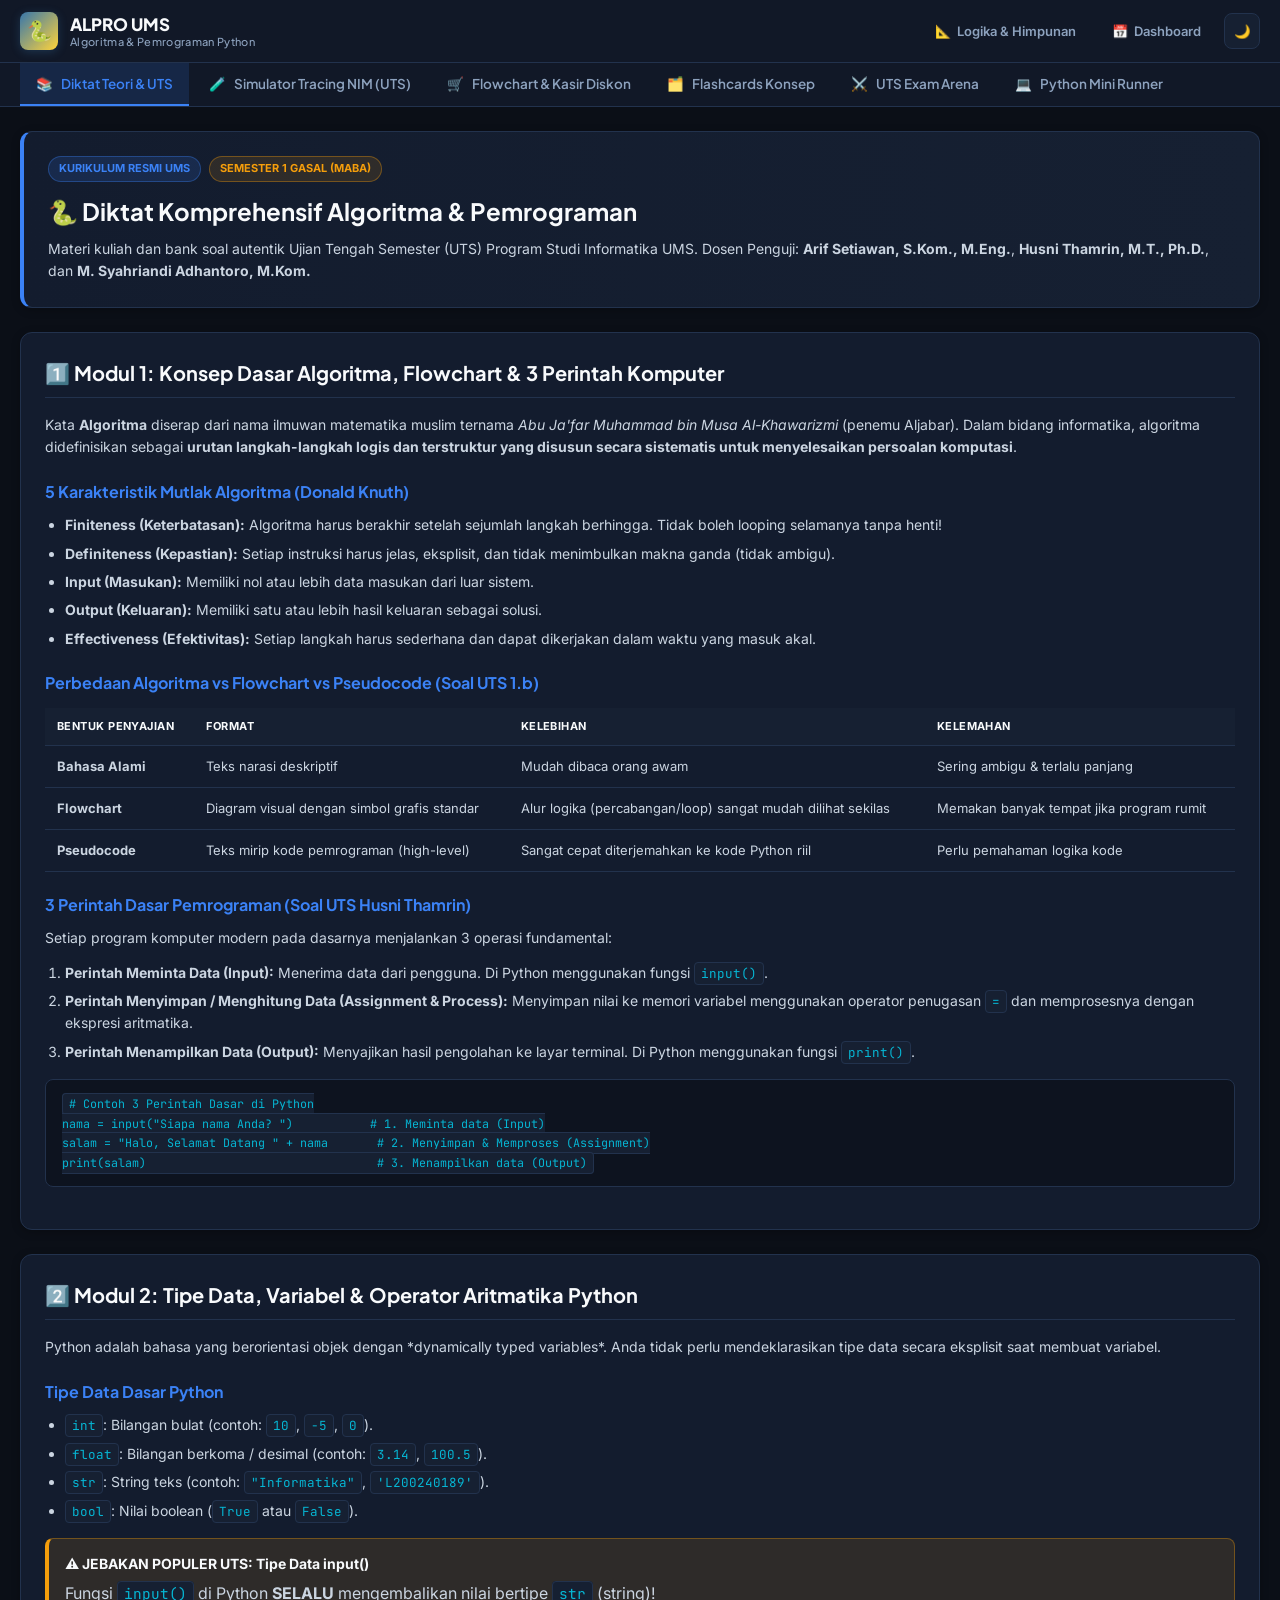
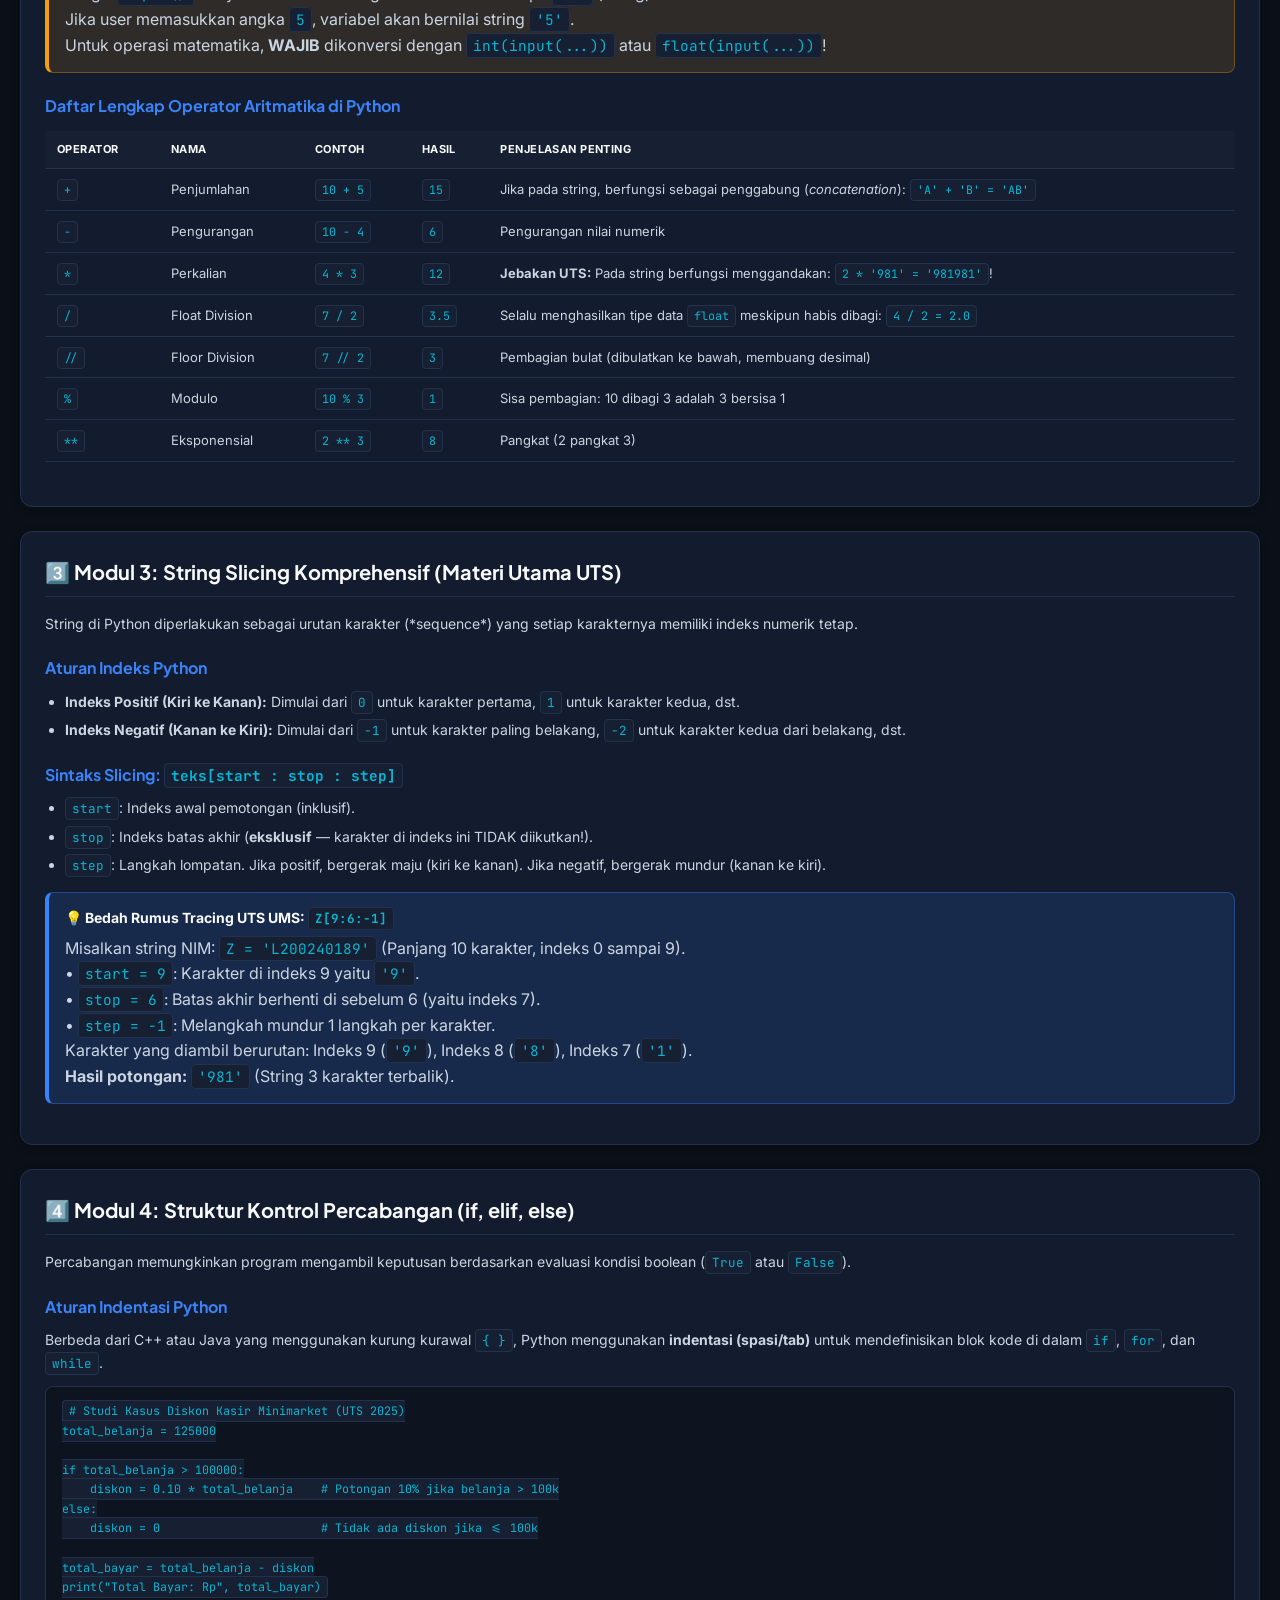
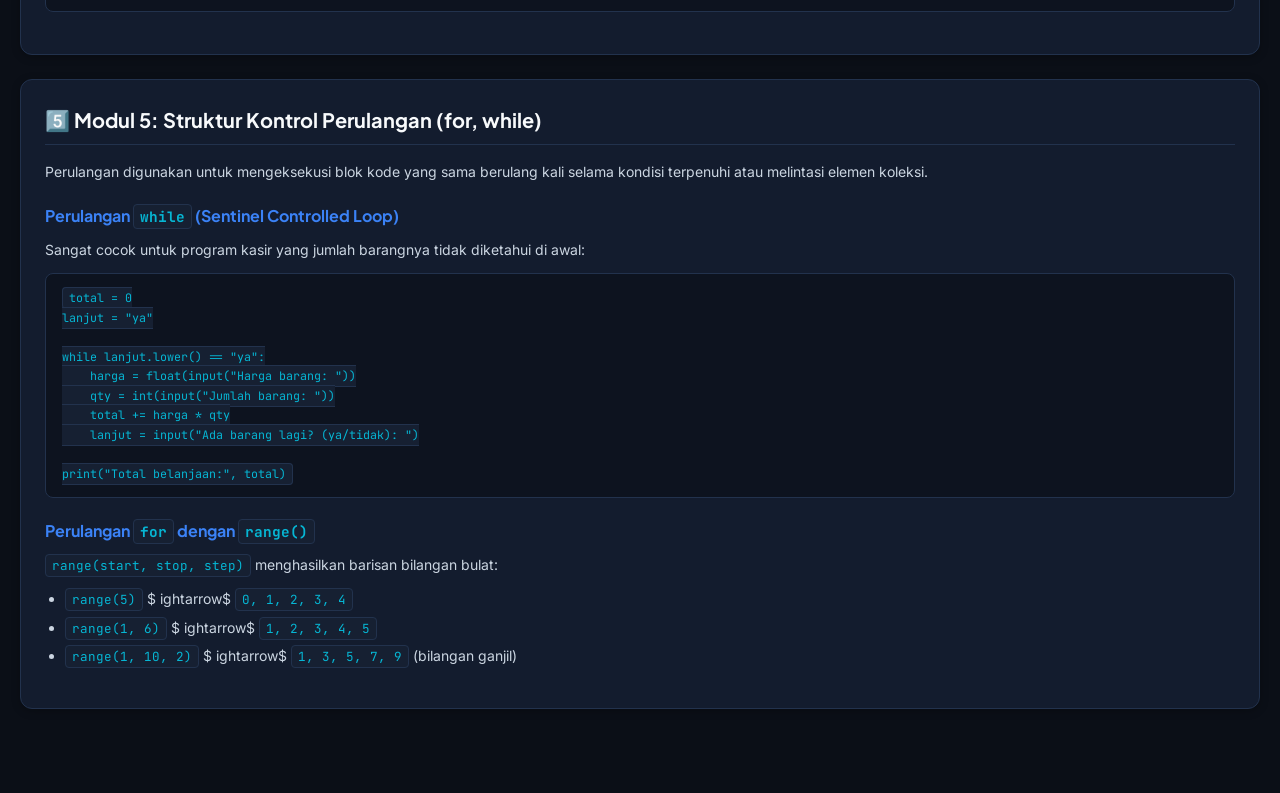
==== alpro.html @ 8658e042 "feat(alpro-portal): launch complete interactive web learning portal for Algoritma dan Pemrograman (P" ====
<!DOCTYPE html>
<html lang="id" data-theme="dark">
<head>
  <meta charset="UTF-8">
  <meta name="viewport" content="width=device-width, initial-scale=1.0, maximum-scale=5.0">
  <title>Algoritma & Pemrograman (Python) — Portal Belajar & Bank Soal UTS UMS</title>
  
  <link rel="preconnect" href="https://fonts.googleapis.com">
  <link rel="preconnect" href="https://fonts.gstatic.com" crossorigin>
  <link href="https://fonts.googleapis.com/css2?family=Inter:wght@400;500;600;700&family=JetBrains+Mono:wght@400;500;600;700&family=Plus+Jakarta+Sans:wght@600;700;800&display=swap" rel="stylesheet">

  <style>
    :root {
      --font-sans: 'Inter', -apple-system, BlinkMacSystemFont, sans-serif;
      --font-heading: 'Plus Jakarta Sans', -apple-system, sans-serif;
      --font-mono: 'JetBrains Mono', monospace;

      /* Dark Mode (Cyber-Academic Python Palette) */
      --bg-page: #0b0f17;
      --bg-surface: #111827;
      --bg-surface-elevated: #162032;
      --bg-surface-card: #131c2e;
      --bg-hover: #1e2c44;
      --border-color: #22324d;
      --border-subtle: #19263c;

      --text-main: #f8fafc;
      --text-body: #cbd5e1;
      --text-muted: #8da2be;
      --text-subtle: #64748b;

      --primary: #3b82f6;
      --primary-hover: #2563eb;
      --primary-light: rgba(59, 130, 246, 0.15);
      --primary-border: rgba(59, 130, 246, 0.35);

      --py-blue: #3776ab;
      --py-yellow: #ffd43b;

      --accent-emerald: #10b981;
      --emerald-bg: rgba(16, 185, 129, 0.12);
      --emerald-border: rgba(16, 185, 129, 0.35);

      --accent-amber: #f59e0b;
      --amber-bg: rgba(245, 158, 11, 0.12);
      --amber-border: rgba(245, 158, 11, 0.35);

      --accent-rose: #f43f5e;
      --rose-bg: rgba(244, 63, 94, 0.12);
      --rose-border: rgba(244, 63, 94, 0.35);

      --accent-cyan: #06b6d4;
      --cyan-bg: rgba(6, 182, 212, 0.12);
      --cyan-border: rgba(6, 182, 212, 0.35);

      --radius-sm: 8px;
      --radius-md: 12px;
      --radius-lg: 16px;
      --radius-full: 9999px;

      --shadow-sm: 0 2px 8px rgba(0, 0, 0, 0.25);
      --shadow-md: 0 4px 20px rgba(0, 0, 0, 0.35);
    }

    [data-theme="light"] {
      --bg-page: #f8fafc;
      --bg-surface: #ffffff;
      --bg-surface-elevated: #f1f5f9;
      --bg-surface-card: #ffffff;
      --bg-hover: #e2e8f0;
      --border-color: #e2e8f0;
      --border-subtle: #edf2f7;

      --text-main: #0f172a;
      --text-body: #334155;
      --text-muted: #64748b;
      --text-subtle: #94a3b8;

      --primary: #2563eb;
      --primary-hover: #1d4ed8;
      --primary-light: #eff6ff;
      --primary-border: #bfdbfe;

      --py-blue: #2b5b84;
      --py-yellow: #b48608;

      --accent-emerald: #059669;
      --emerald-bg: #ecfdf5;
      --emerald-border: #a7f3d0;

      --accent-amber: #d97706;
      --amber-bg: #fffbeb;
      --amber-border: #fde68a;

      --accent-rose: #e11d48;
      --rose-bg: #fff1f2;
      --rose-border: #fecdd3;

      --accent-cyan: #0891b2;
      --cyan-bg: #ecfeff;
      --cyan-border: #a5f3fc;

      --shadow-sm: 0 1px 3px rgba(0, 0, 0, 0.06);
      --shadow-md: 0 4px 14px rgba(0, 0, 0, 0.08);
    }

    * { box-sizing: border-box; margin: 0; padding: 0; }
    body {
      font-family: var(--font-sans);
      background: var(--bg-page);
      color: var(--text-body);
      line-height: 1.6;
      min-height: 100vh;
      display: flex;
      flex-direction: column;
    }

    /* Top Navigation Bar */
    .top-header {
      background: var(--bg-surface);
      border-bottom: 1px solid var(--border-color);
      position: sticky;
      top: 0;
      z-index: 100;
      backdrop-filter: blur(12px);
    }
    .header-inner {
      max-width: 1400px;
      margin: 0 auto;
      padding: 12px 20px;
      display: flex;
      align-items: center;
      justify-content: space-between;
      gap: 16px;
    }
    .brand-group {
      display: flex;
      align-items: center;
      gap: 12px;
      text-decoration: none;
    }
    .brand-logo {
      width: 38px;
      height: 38px;
      border-radius: var(--radius-sm);
      background: linear-gradient(135deg, #3776ab, #ffd43b);
      display: flex;
      align-items: center;
      justify-content: center;
      font-size: 20px;
      box-shadow: 0 2px 10px rgba(55, 118, 171, 0.3);
    }
    .brand-title {
      font-family: var(--font-heading);
      font-size: 17px;
      font-weight: 800;
      color: var(--text-main);
      display: flex;
      flex-direction: column;
      line-height: 1.2;
    }
    .brand-subtitle {
      font-size: 11px;
      color: var(--text-muted);
      font-weight: 500;
      letter-spacing: 0.03em;
    }

    .header-actions {
      display: flex;
      align-items: center;
      gap: 10px;
    }
    .nav-link-btn {
      display: inline-flex;
      align-items: center;
      gap: 6px;
      padding: 6px 12px;
      font-size: 13px;
      font-weight: 600;
      color: var(--text-muted);
      text-decoration: none;
      border-radius: var(--radius-sm);
      border: 1px solid transparent;
      transition: all 0.2s;
    }
    .nav-link-btn:hover {
      color: var(--text-main);
      background: var(--bg-hover);
      border-color: var(--border-color);
    }
    .nav-link-btn.active {
      color: var(--primary);
      background: var(--primary-light);
      border-color: var(--primary-border);
    }

    .theme-toggle-btn {
      background: var(--bg-surface-elevated);
      border: 1px solid var(--border-color);
      color: var(--text-main);
      width: 36px;
      height: 36px;
      border-radius: var(--radius-sm);
      display: flex;
      align-items: center;
      justify-content: center;
      cursor: pointer;
      transition: all 0.2s;
    }
    .theme-toggle-btn:hover {
      background: var(--bg-hover);
      border-color: var(--primary-border);
    }

    /* Subnav Tabs */
    .subnav-bar {
      background: var(--bg-surface);
      border-bottom: 1px solid var(--border-color);
      overflow-x: auto;
      scrollbar-width: none;
    }
    .subnav-bar::-webkit-scrollbar { display: none; }
    .subnav-inner {
      max-width: 1400px;
      margin: 0 auto;
      padding: 0 20px;
      display: flex;
      gap: 4px;
    }
    .tab-btn {
      padding: 12px 16px;
      font-family: var(--font-heading);
      font-size: 13.5px;
      font-weight: 600;
      color: var(--text-muted);
      background: none;
      border: none;
      border-bottom: 2px solid transparent;
      cursor: pointer;
      display: inline-flex;
      align-items: center;
      gap: 8px;
      white-space: nowrap;
      transition: all 0.2s;
    }
    .tab-btn:hover {
      color: var(--text-main);
    }
    .tab-btn.active {
      color: var(--primary);
      border-bottom-color: var(--primary);
      background: var(--primary-light);
    }

    /* Main Container */
    .main-content {
      max-width: 1400px;
      margin: 0 auto;
      padding: 24px 20px 60px;
      width: 100%;
      flex: 1;
    }

    .tab-pane {
      display: none;
    }
    .tab-pane.active {
      display: block;
      animation: fadeIn 0.25s ease-out;
    }
    @keyframes fadeIn {
      from { opacity: 0; transform: translateY(4px); }
      to { opacity: 1; transform: translateY(0); }
    }

    /* Typography & Academic Cards */
    .article-card {
      background: var(--bg-surface-card);
      border: 1px solid var(--border-color);
      border-radius: var(--radius-md);
      padding: 24px;
      margin-bottom: 24px;
      box-shadow: var(--shadow-sm);
    }
    .article-card h1, .article-card h2 {
      font-family: var(--font-heading);
      color: var(--text-main);
    }
    .article-card h2 {
      font-size: 20px;
      border-bottom: 1px solid var(--border-color);
      padding-bottom: 8px;
      margin-bottom: 16px;
      display: flex;
      align-items: center;
      gap: 8px;
    }
    .article-card h3 {
      font-family: var(--font-heading);
      font-size: 16px;
      color: var(--primary);
      margin: 20px 0 10px;
    }
    .article-card h4 {
      font-family: var(--font-sans);
      font-size: 14px;
      color: var(--text-main);
      margin: 14px 0 6px;
    }
    .article-card p {
      margin-bottom: 12px;
      color: var(--text-body);
      font-size: 14px;
    }
    .article-card ul, .article-card ol {
      margin: 0 0 16px 20px;
    }
    .article-card li {
      margin-bottom: 6px;
      font-size: 14px;
      color: var(--text-body);
    }
    .article-card code {
      font-family: var(--font-mono);
      background: var(--bg-surface-elevated);
      padding: 2px 6px;
      border-radius: 4px;
      color: var(--accent-cyan);
      font-size: 0.9em;
      border: 1px solid var(--border-color);
    }
    .article-card pre {
      background: #0d131f;
      color: #e2e8f0;
      border: 1px solid var(--border-color);
      padding: 14px 16px;
      border-radius: var(--radius-sm);
      overflow-x: auto;
      font-family: var(--font-mono);
      font-size: 13px;
      line-height: 1.5;
      margin: 12px 0 18px;
    }

    .academic-table {
      width: 100%;
      border-collapse: collapse;
      font-size: 13px;
      margin: 12px 0 20px;
    }
    .academic-table th {
      background: var(--bg-surface-elevated);
      color: var(--text-main);
      font-weight: 700;
      text-transform: uppercase;
      font-size: 11px;
      letter-spacing: 0.04em;
      padding: 10px 12px;
      border-bottom: 1px solid var(--border-color);
      text-align: left;
    }
    .academic-table td {
      padding: 10px 12px;
      border-bottom: 1px solid var(--border-color);
      color: var(--text-body);
    }
    .academic-table tr:hover td {
      background: var(--bg-hover);
    }

    /* Common Callout Boxes */
    .callout {
      padding: 14px 16px;
      border-radius: var(--radius-sm);
      border: 1px solid var(--border-color);
      border-left: 4px solid var(--primary);
      background: var(--bg-surface-elevated);
      margin: 16px 0;
    }
    .callout.info {
      background: var(--primary-light);
      border-color: var(--primary-border);
      border-left-color: var(--primary);
    }
    .callout.warning {
      background: var(--amber-bg);
      border-color: var(--amber-border);
      border-left-color: var(--accent-amber);
    }
    .callout.danger {
      background: var(--rose-bg);
      border-color: var(--rose-border);
      border-left-color: var(--accent-rose);
    }
    .callout.success {
      background: var(--emerald-bg);
      border-color: var(--emerald-border);
      border-left-color: var(--accent-emerald);
    }
    .callout-title {
      font-weight: 700;
      font-size: 14px;
      margin-bottom: 6px;
      color: var(--text-main);
    }

    /* Buttons */
    .btn {
      display: inline-flex;
      align-items: center;
      gap: 6px;
      padding: 8px 16px;
      font-family: var(--font-heading);
      font-size: 13px;
      font-weight: 600;
      border-radius: var(--radius-sm);
      border: 1px solid transparent;
      cursor: pointer;
      transition: all 0.2s;
    }
    .btn-primary {
      background: var(--primary);
      color: #ffffff;
    }
    .btn-primary:hover {
      background: var(--primary-hover);
    }
    .btn-outline {
      background: var(--bg-surface-elevated);
      border-color: var(--border-color);
      color: var(--text-main);
    }
    .btn-outline:hover {
      background: var(--bg-hover);
      border-color: var(--primary-border);
    }

    /* Tracing Simulator Specifics */
    .ruler-container {
      display: flex;
      overflow-x: auto;
      gap: 4px;
      padding: 12px 0;
      margin: 16px 0;
    }
    .ruler-cell {
      min-width: 48px;
      height: 70px;
      background: var(--bg-surface-elevated);
      border: 1px solid var(--border-color);
      border-radius: var(--radius-sm);
      display: flex;
      flex-direction: column;
      align-items: center;
      justify-content: space-between;
      padding: 6px 4px;
      font-family: var(--font-mono);
      transition: all 0.2s;
    }
    .ruler-cell.active-slice {
      border-color: var(--accent-amber);
      background: var(--amber-bg);
      box-shadow: 0 0 10px rgba(245, 158, 11, 0.25);
    }
    .ruler-cell .pos-idx {
      font-size: 10px;
      color: var(--text-muted);
    }
    .ruler-cell .char-val {
      font-size: 18px;
      font-weight: 700;
      color: var(--text-main);
    }
    .ruler-cell .neg-idx {
      font-size: 10px;
      color: var(--primary);
    }

    /* Flashcard Flip 3D */
    .fc-wrapper {
      perspective: 1000px;
      width: 100%;
      max-width: 600px;
      margin: 20px auto;
      height: 320px;
      cursor: pointer;
    }
    .fc-inner {
      position: relative;
      width: 100%;
      height: 100%;
      text-align: center;
      transition: transform 0.6s cubic-bezier(0.4, 0, 0.2, 1);
      transform-style: preserve-3d;
    }
    .fc-wrapper.flipped .fc-inner {
      transform: rotateY(180deg);
    }
    .fc-face {
      position: absolute;
      width: 100%;
      height: 100%;
      -webkit-backface-visibility: hidden;
      backface-visibility: hidden;
      border-radius: var(--radius-md);
      padding: 24px;
      display: flex;
      flex-direction: column;
      justify-content: space-between;
      border: 1px solid var(--border-color);
      box-shadow: var(--shadow-md);
    }
    .fc-front {
      background: var(--bg-surface-card);
      color: var(--text-main);
    }
    .fc-back {
      background: var(--bg-surface-elevated);
      color: var(--text-main);
      transform: rotateY(180deg);
      border-color: var(--primary-border);
      text-align: left;
    }

    /* Flowchart Simulator Visualizer */
    .flowchart-step {
      display: flex;
      align-items: center;
      gap: 12px;
      padding: 10px 14px;
      border-radius: var(--radius-sm);
      border: 1px solid var(--border-color);
      background: var(--bg-surface-elevated);
      margin-bottom: 8px;
      transition: all 0.2s;
    }
    .flowchart-step.highlight {
      border-color: var(--accent-emerald);
      background: var(--emerald-bg);
      transform: translateX(6px);
    }
    .fc-shape-badge {
      width: 32px;
      height: 32px;
      display: flex;
      align-items: center;
      justify-content: center;
      font-size: 14px;
      border-radius: var(--radius-sm);
      background: var(--bg-surface);
      border: 1px solid var(--border-color);
    }

    /* Responsive */
    @media (max-width: 768px) {
      .header-inner { padding: 10px 14px; }
      .brand-subtitle { display: none; }
      .subnav-inner { padding: 0 10px; }
      .tab-btn { padding: 10px 12px; font-size: 12.5px; }
      .main-content { padding: 16px 12px 40px; }
      .article-card { padding: 16px 14px; }
      .fc-wrapper { height: 350px; }
    }
  </style>
</head>
<body>

  <!-- Top Navigation Header -->
  <header class="top-header">
    <div class="header-inner">
      <a href="alpro.html" class="brand-group">
        <div class="brand-logo">🐍</div>
        <div class="brand-title">
          <span>ALPRO UMS</span>
          <span class="brand-subtitle">Algoritma & Pemrograman Python</span>
        </div>
      </a>

      <div class="header-actions">
        <a href="index.html" class="nav-link-btn" title="Pindah ke Portal Logika dan Himpunan">
          <span>📐</span> Logika & Himpunan
        </a>
        <a href="dashboard.html" class="nav-link-btn" title="Jadwal Kuliah">
          <span>📅</span> Dashboard
        </a>
        <button class="theme-toggle-btn" onclick="toggleTheme()" title="Ganti Tema (Dark / Light)">
          <span id="theme-icon">🌙</span>
        </button>
      </div>
    </div>
  </header>

  <!-- Sub Navigation (Tabs) -->
  <nav class="subnav-bar">
    <div class="subnav-inner">
      <button class="tab-btn active" onclick="switchTab('tab-diktat')">
        <span>📚</span> Diktat Teori & UTS
      </button>
      <button class="tab-btn" onclick="switchTab('tab-tracing')">
        <span>🧪</span> Simulator Tracing NIM (UTS)
      </button>
      <button class="tab-btn" onclick="switchTab('tab-kasir')">
        <span>🛒</span> Flowchart & Kasir Diskon
      </button>
      <button class="tab-btn" onclick="switchTab('tab-flashcards')">
        <span>🗂️</span> Flashcards Konsep
      </button>
      <button class="tab-btn" onclick="switchTab('tab-arena')">
        <span>⚔️</span> UTS Exam Arena
      </button>
      <button class="tab-btn" onclick="switchTab('tab-runner')">
        <span>💻</span> Python Mini Runner
      </button>
    </div>
  </nav>

  <!-- Main Container -->
  <main class="main-content">

    <!-- ==================== TAB 1: DIKTAT TEORI ==================== -->
    <div id="tab-diktat" class="tab-pane active">
      
      <!-- HERO BANNER -->
      <div class="article-card" style="border-left: 4px solid var(--primary); background: linear-gradient(to right, var(--bg-surface-card), var(--bg-surface-elevated));">
        <div style="display:flex; flex-wrap:wrap; gap:8px; margin-bottom:10px;">
          <span style="background:var(--primary-light); color:var(--primary); border:1px solid var(--primary-border); padding:3px 10px; border-radius:var(--radius-full); font-size:11px; font-weight:700;">KURIKULUM RESMI UMS</span>
          <span style="background:var(--amber-bg); color:var(--accent-amber); border:1px solid var(--amber-border); padding:3px 10px; border-radius:var(--radius-full); font-size:11px; font-weight:700;">SEMESTER 1 GASAL (MABA)</span>
        </div>
        <h1 style="font-size:24px; color:var(--text-main); margin-bottom:8px;">🐍 Diktat Komprehensif Algoritma & Pemrograman</h1>
        <p style="color:var(--text-body); font-size:14px; margin-bottom:0;">
          Materi kuliah dan bank soal autentik Ujian Tengah Semester (UTS) Program Studi Informatika UMS. Dosen Penguji: <strong>Arif Setiawan, S.Kom., M.Eng.</strong>, <strong>Husni Thamrin, M.T., Ph.D.</strong>, dan <strong>M. Syahriandi Adhantoro, M.Kom.</strong>
        </p>
      </div>

      <!-- MODUL 1 -->
      <article class="article-card">
        <h2>1️⃣ Modul 1: Konsep Dasar Algoritma, Flowchart & 3 Perintah Komputer</h2>
        <p>
          Kata <strong>Algoritma</strong> diserap dari nama ilmuwan matematika muslim ternama <em>Abu Ja'far Muhammad bin Musa Al-Khawarizmi</em> (penemu Aljabar). Dalam bidang informatika, algoritma didefinisikan sebagai <strong>urutan langkah-langkah logis dan terstruktur yang disusun secara sistematis untuk menyelesaikan persoalan komputasi</strong>.
        </p>

        <h3>5 Karakteristik Mutlak Algoritma (Donald Knuth)</h3>
        <ul>
          <li><strong>Finiteness (Keterbatasan):</strong> Algoritma harus berakhir setelah sejumlah langkah berhingga. Tidak boleh looping selamanya tanpa henti!</li>
          <li><strong>Definiteness (Kepastian):</strong> Setiap instruksi harus jelas, eksplisit, dan tidak menimbulkan makna ganda (tidak ambigu).</li>
          <li><strong>Input (Masukan):</strong> Memiliki nol atau lebih data masukan dari luar sistem.</li>
          <li><strong>Output (Keluaran):</strong> Memiliki satu atau lebih hasil keluaran sebagai solusi.</li>
          <li><strong>Effectiveness (Efektivitas):</strong> Setiap langkah harus sederhana dan dapat dikerjakan dalam waktu yang masuk akal.</li>
        </ul>

        <h3>Perbedaan Algoritma vs Flowchart vs Pseudocode (Soal UTS 1.b)</h3>
        <table class="academic-table">
          <thead>
            <tr><th>Bentuk Penyajian</th><th>Format</th><th>Kelebihan</th><th>Kelemahan</th></tr>
          </thead>
          <tbody>
            <tr>
              <td><strong>Bahasa Alami</strong></td>
              <td>Teks narasi deskriptif</td>
              <td>Mudah dibaca orang awam</td>
              <td>Sering ambigu & terlalu panjang</td>
            </tr>
            <tr>
              <td><strong>Flowchart</strong></td>
              <td>Diagram visual dengan simbol grafis standar</td>
              <td>Alur logika (percabangan/loop) sangat mudah dilihat sekilas</td>
              <td>Memakan banyak tempat jika program rumit</td>
            </tr>
            <tr>
              <td><strong>Pseudocode</strong></td>
              <td>Teks mirip kode pemrograman (high-level)</td>
              <td>Sangat cepat diterjemahkan ke kode Python riil</td>
              <td>Perlu pemahaman logika kode</td>
            </tr>
          </tbody>
        </table>

        <h3>3 Perintah Dasar Pemrograman (Soal UTS Husni Thamrin)</h3>
        <p>Setiap program komputer modern pada dasarnya menjalankan 3 operasi fundamental:</p>
        <ol>
          <li><strong>Perintah Meminta Data (Input):</strong> Menerima data dari pengguna. Di Python menggunakan fungsi <code>input()</code>.</li>
          <li><strong>Perintah Menyimpan / Menghitung Data (Assignment & Process):</strong> Menyimpan nilai ke memori variabel menggunakan operator penugasan <code>=</code> dan memprosesnya dengan ekspresi aritmatika.</li>
          <li><strong>Perintah Menampilkan Data (Output):</strong> Menyajikan hasil pengolahan ke layar terminal. Di Python menggunakan fungsi <code>print()</code>.</li>
        </ol>

        <pre><code># Contoh 3 Perintah Dasar di Python
nama = input("Siapa nama Anda? ")           # 1. Meminta data (Input)
salam = "Halo, Selamat Datang " + nama       # 2. Menyimpan & Memproses (Assignment)
print(salam)                                 # 3. Menampilkan data (Output)</code></pre>
      </article>

      <!-- MODUL 2 -->
      <article class="article-card">
        <h2>2️⃣ Modul 2: Tipe Data, Variabel & Operator Aritmatika Python</h2>
        <p>
          Python adalah bahasa yang berorientasi objek dengan *dynamically typed variables*. Anda tidak perlu mendeklarasikan tipe data secara eksplisit saat membuat variabel.
        </p>

        <h3>Tipe Data Dasar Python</h3>
        <ul>
          <li><code>int</code>: Bilangan bulat (contoh: <code>10</code>, <code>-5</code>, <code>0</code>).</li>
          <li><code>float</code>: Bilangan berkoma / desimal (contoh: <code>3.14</code>, <code>100.5</code>).</li>
          <li><code>str</code>: String teks (contoh: <code>"Informatika"</code>, <code>'L200240189'</code>).</li>
          <li><code>bool</code>: Nilai boolean (<code>True</code> atau <code>False</code>).</li>
        </ul>

        <div class="callout warning">
          <div class="callout-title">⚠️ JEBAKAN POPULER UTS: Tipe Data input()</div>
          Fungsi <code>input()</code> di Python <strong>SELALU</strong> mengembalikan nilai bertipe <code>str</code> (string)!<br>
          Jika user memasukkan angka <code>5</code>, variabel akan bernilai string <code>'5'</code>.<br>
          Untuk operasi matematika, <strong>WAJIB</strong> dikonversi dengan <code>int(input(...))</code> atau <code>float(input(...))</code>!
        </div>

        <h3>Daftar Lengkap Operator Aritmatika di Python</h3>
        <table class="academic-table">
          <thead>
            <tr><th>Operator</th><th>Nama</th><th>Contoh</th><th>Hasil</th><th>Penjelasan Penting</th></tr>
          </thead>
          <tbody>
            <tr><td><code>+</code></td><td>Penjumlahan</td><td><code>10 + 5</code></td><td><code>15</code></td><td>Jika pada string, berfungsi sebagai penggabung (<em>concatenation</em>): <code>'A' + 'B' = 'AB'</code></td></tr>
            <tr><td><code>-</code></td><td>Pengurangan</td><td><code>10 - 4</code></td><td><code>6</code></td><td>Pengurangan nilai numerik</td></tr>
            <tr><td><code>*</code></td><td>Perkalian</td><td><code>4 * 3</code></td><td><code>12</code></td><td><strong>Jebakan UTS:</strong> Pada string berfungsi menggandakan: <code>2 * '981' = '981981'</code>!</td></tr>
            <tr><td><code>/</code></td><td>Float Division</td><td><code>7 / 2</code></td><td><code>3.5</code></td><td>Selalu menghasilkan tipe data <code>float</code> meskipun habis dibagi: <code>4 / 2 = 2.0</code></td></tr>
            <tr><td><code>//</code></td><td>Floor Division</td><td><code>7 // 2</code></td><td><code>3</code></td><td>Pembagian bulat (dibulatkan ke bawah, membuang desimal)</td></tr>
            <tr><td><code>%</code></td><td>Modulo</td><td><code>10 % 3</code></td><td><code>1</code></td><td>Sisa pembagian: 10 dibagi 3 adalah 3 bersisa 1</td></tr>
            <tr><td><code>**</code></td><td>Eksponensial</td><td><code>2 ** 3</code></td><td><code>8</code></td><td>Pangkat (2 pangkat 3)</td></tr>
          </tbody>
        </table>
      </article>

      <!-- MODUL 3 -->
      <article class="article-card">
        <h2>3️⃣ Modul 3: String Slicing Komprehensif (Materi Utama UTS)</h2>
        <p>
          String di Python diperlakukan sebagai urutan karakter (*sequence*) yang setiap karakternya memiliki indeks numerik tetap.
        </p>

        <h3>Aturan Indeks Python</h3>
        <ul>
          <li><strong>Indeks Positif (Kiri ke Kanan):</strong> Dimulai dari <code>0</code> untuk karakter pertama, <code>1</code> untuk karakter kedua, dst.</li>
          <li><strong>Indeks Negatif (Kanan ke Kiri):</strong> Dimulai dari <code>-1</code> untuk karakter paling belakang, <code>-2</code> untuk karakter kedua dari belakang, dst.</li>
        </ul>

        <h3>Sintaks Slicing: <code>teks[start : stop : step]</code></h3>
        <ul>
          <li><code>start</code>: Indeks awal pemotongan (inklusif).</li>
          <li><code>stop</code>: Indeks batas akhir (<strong>eksklusif</strong> — karakter di indeks ini TIDAK diikutkan!).</li>
          <li><code>step</code>: Langkah lompatan. Jika positif, bergerak maju (kiri ke kanan). Jika negatif, bergerak mundur (kanan ke kiri).</li>
        </ul>

        <div class="callout info">
          <div class="callout-title">💡 Bedah Rumus Tracing UTS UMS: <code>Z[9:6:-1]</code></div>
          Misalkan string NIM: <code>Z = 'L200240189'</code> (Panjang 10 karakter, indeks 0 sampai 9).<br>
          • <code>start = 9</code>: Karakter di indeks 9 yaitu <code>'9'</code>.<br>
          • <code>stop = 6</code>: Batas akhir berhenti di sebelum 6 (yaitu indeks 7).<br>
          • <code>step = -1</code>: Melangkah mundur 1 langkah per karakter.<br>
          Karakter yang diambil berurutan: Indeks 9 (<code>'9'</code>), Indeks 8 (<code>'8'</code>), Indeks 7 (<code>'1'</code>).<br>
          <strong>Hasil potongan:</strong> <code>'981'</code> (String 3 karakter terbalik).
        </div>
      </article>

      <!-- MODUL 4 -->
      <article class="article-card">
        <h2>4️⃣ Modul 4: Struktur Kontrol Percabangan (if, elif, else)</h2>
        <p>
          Percabangan memungkinkan program mengambil keputusan berdasarkan evaluasi kondisi boolean (<code>True</code> atau <code>False</code>).
        </p>

        <h3>Aturan Indentasi Python</h3>
        <p>
          Berbeda dari C++ atau Java yang menggunakan kurung kurawal <code>{ }</code>, Python menggunakan <strong>indentasi (spasi/tab)</strong> untuk mendefinisikan blok kode di dalam <code>if</code>, <code>for</code>, dan <code>while</code>.
        </p>

        <pre><code># Studi Kasus Diskon Kasir Minimarket (UTS 2025)
total_belanja = 125000

if total_belanja > 100000:
    diskon = 0.10 * total_belanja    # Potongan 10% jika belanja > 100k
else:
    diskon = 0                       # Tidak ada diskon jika <= 100k

total_bayar = total_belanja - diskon
print("Total Bayar: Rp", total_bayar)</code></pre>
      </article>

      <!-- MODUL 5 -->
      <article class="article-card">
        <h2>5️⃣ Modul 5: Struktur Kontrol Perulangan (for, while)</h2>
        <p>
          Perulangan digunakan untuk mengeksekusi blok kode yang sama berulang kali selama kondisi terpenuhi atau melintasi elemen koleksi.
        </p>

        <h3>Perulangan <code>while</code> (Sentinel Controlled Loop)</h3>
        <p>Sangat cocok untuk program kasir yang jumlah barangnya tidak diketahui di awal:</p>
        <pre><code>total = 0
lanjut = "ya"

while lanjut.lower() == "ya":
    harga = float(input("Harga barang: "))
    qty = int(input("Jumlah barang: "))
    total += harga * qty
    lanjut = input("Ada barang lagi? (ya/tidak): ")

print("Total belanjaan:", total)</code></pre>

        <h3>Perulangan <code>for</code> dengan <code>range()</code></h3>
        <p><code>range(start, stop, step)</code> menghasilkan barisan bilangan bulat:</p>
        <ul>
          <li><code>range(5)</code> $ightarrow$ <code>0, 1, 2, 3, 4</code></li>
          <li><code>range(1, 6)</code> $ightarrow$ <code>1, 2, 3, 4, 5</code></li>
          <li><code>range(1, 10, 2)</code> $ightarrow$ <code>1, 3, 5, 7, 9</code> (bilangan ganjil)</li>
        </ul>
      </article>

    </div>

    <!-- ==================== TAB 2: TRACING NIM SIMULATOR ==================== -->
    <div id="tab-tracing" class="tab-pane">
      <div class="article-card">
        <h2>🧪 Interactive NIM Slicing & Code Tracing Simulator</h2>
        <p>
          Simulator ini merekonstruksi <strong>Soal No. 3 UTS 2025/2026 & Soal No. 2 UTS 2024/2025</strong> dari dosen penguji Dr. Husni Thamrin. Masukkan NIM Anda untuk melihat visualisasi pemotongan string mundur (*reverse step*) serta nilai dari variabel <code>m, n, p, q, r, s, t, u, v, w</code> secara instan!
        </p>

        <div style="background:var(--bg-surface-elevated); padding:16px; border-radius:var(--radius-sm); border:1px solid var(--border-color); margin-bottom:20px;">
          <label style="display:block; font-size:13px; font-weight:700; color:var(--text-main); margin-bottom:6px;">
            Masukkan NIM Mahasiswa Informatika UMS:
          </label>
          <div style="display:flex; gap:10px; flex-wrap:wrap;">
            <input type="text" id="input-nim" value="L200240189" maxlength="10" 
              style="padding:10px 14px; font-family:var(--font-mono); font-size:16px; font-weight:700; background:var(--bg-surface); color:var(--text-main); border:1px solid var(--primary-border); border-radius:var(--radius-sm); flex:1; min-width:200px;">
            <button class="btn btn-primary" onclick="runNimTracing()">
              ⚡ Jalankan Tracing Kode
            </button>
            <button class="btn btn-outline" onclick="setPresetNim('L200240010')">
              NIM Contoh 1
            </button>
            <button class="btn btn-outline" onclick="setPresetNim('L200240123')">
              NIM Contoh 2
            </button>
          </div>
          <div style="font-size:12px; color:var(--text-muted); margin-top:6px;">
            *Panjang NIM UMS harus 10 karakter (contoh: <code>L200240189</code>).
          </div>
        </div>

        <!-- VISUAL STRING RULER -->
        <h3 style="font-size:15px; margin-bottom:4px;">📏 Visualisasi Pengindeksan String NIM (<code>Z</code>)</h3>
        <div id="ruler-display" class="ruler-container"></div>

        <!-- CODE & RESULT GRID -->
        <div style="display:grid; grid-template-columns:repeat(auto-fit, minmax(320px, 1fr)); gap:20px; margin-top:20px;">
          <!-- CODE BOX -->
          <div>
            <h3 style="font-size:15px; margin-bottom:8px;">📜 Kode Soal Asli UTS UMS:</h3>
            <pre><code id="code-snippet-box">Z = 'L200240189'
m = Z[9:6:-1]
n = int(m[0])
p = int(m) + 19
q = 15 - n
r = p // 10
s = 2 * m
t = p % q
u = t ** 2
v = p - t
w = n < 6</code></pre>
          </div>

          <!-- TABLE RESULT -->
          <div>
            <h3 style="font-size:15px; margin-bottom:8px;">📊 Tabel Nilai Variabel Akhir:</h3>
            <table class="academic-table" id="table-tracing-results">
              <thead>
                <tr><th>Var</th><th>Tipe</th><th>Nilai</th><th>Operasi / Keterangan</th></tr>
              </thead>
              <tbody id="tracing-tbody">
                <!-- Injected via JS -->
              </tbody>
            </table>
          </div>
        </div>

      </div>
    </div>

    <!-- ==================== TAB 3: KASIR & FLOWCHART ==================== -->
    <div id="tab-kasir" class="tab-pane">
      <div class="article-card">
        <h2>🛒 Simulator Kasir Minimarket & Alur Flowchart (Soal No. 2 UTS)</h2>
        <p>
          Simulasikan sistem transaksi kasir sesuai soal UTS: kasir menginput harga dan jumlah barang, sistem mengakumulasikan total belanja, dan jika total lebih dari <strong>Rp 100.000</strong> diberikan diskon <strong>10%</strong>.
        </p>

        <div style="display:grid; grid-template-columns:repeat(auto-fit, minmax(300px, 1fr)); gap:24px; margin-top:20px;">
          <!-- FORM INPUT KASIR -->
          <div style="background:var(--bg-surface-elevated); padding:18px; border-radius:var(--radius-sm); border:1px solid var(--border-color);">
            <h3 style="margin-top:0; color:var(--text-main);">➕ Input Transaksi Barang</h3>
            <div style="display:flex; flex-direction:column; gap:12px; margin-top:12px;">
              <div>
                <label style="font-size:12px; font-weight:700; color:var(--text-muted); display:block; margin-bottom:4px;">Nama Barang:</label>
                <input type="text" id="kasir-item-name" value="Buku Catatan Pemrograman" style="width:100%; padding:8px 12px; background:var(--bg-surface); color:var(--text-main); border:1px solid var(--border-color); border-radius:var(--radius-sm); font-size:13.5px;">
              </div>
              <div style="display:grid; grid-template-columns:1fr 1fr; gap:10px;">
                <div>
                  <label style="font-size:12px; font-weight:700; color:var(--text-muted); display:block; margin-bottom:4px;">Harga Satuan (Rp):</label>
                  <input type="number" id="kasir-item-price" value="25000" step="1000" style="width:100%; padding:8px 12px; background:var(--bg-surface); color:var(--text-main); border:1px solid var(--border-color); border-radius:var(--radius-sm); font-size:13.5px;">
                </div>
                <div>
                  <label style="font-size:12px; font-weight:700; color:var(--text-muted); display:block; margin-bottom:4px;">Jumlah (Qty):</label>
                  <input type="number" id="kasir-item-qty" value="5" min="1" style="width:100%; padding:8px 12px; background:var(--bg-surface); color:var(--text-main); border:1px solid var(--border-color); border-radius:var(--radius-sm); font-size:13.5px;">
                </div>
              </div>
              <div style="display:flex; gap:10px; margin-top:6px;">
                <button class="btn btn-primary" onclick="addKasirItem()" style="flex:1;">
                  🛒 Tambah Barang
                </button>
                <button class="btn btn-outline" onclick="resetKasirCart()">
                  🔄 Reset
                </button>
              </div>
            </div>

            <!-- RECEIPT PREVIEW -->
            <div style="margin-top:20px; background:var(--bg-surface); border:1px solid var(--border-color); border-radius:var(--radius-sm); padding:14px; font-family:var(--font-mono);">
              <div style="text-align:center; font-weight:700; border-bottom:1px dashed var(--border-color); padding-bottom:8px; margin-bottom:8px;">
                MINIMARKET INFORMATIKA UMS
              </div>
              <div id="cart-item-list" style="font-size:12px; line-height:1.6; margin-bottom:10px;">
                <!-- Injected via JS -->
              </div>
              <div style="border-top:1px dashed var(--border-color); padding-top:8px; font-size:12px; line-height:1.8;">
                <div style="display:flex; justify-content:space-between;">
                  <span>Subtotal Belanja:</span>
                  <span id="receipt-subtotal">Rp 125,000.00</span>
                </div>
                <div style="display:flex; justify-content:space-between; color:var(--accent-amber);">
                  <span>Potongan Diskon (10%):</span>
                  <span id="receipt-diskon">- Rp 12,500.00</span>
                </div>
                <div style="display:flex; justify-content:space-between; font-weight:700; font-size:14px; color:var(--accent-emerald); border-top:1px solid var(--border-color); margin-top:4px; padding-top:4px;">
                  <span>TOTAL BAYAR:</span>
                  <span id="receipt-total">Rp 112,500.00</span>
                </div>
              </div>
            </div>
          </div>

          <!-- FLOWCHART STEPS VISUALIZER -->
          <div>
            <h3 style="margin-top:0;">🗺️ Alur Flowchart Eksekusi Sistem Kasir</h3>
            <div id="flowchart-steps-container">
              <div class="flowchart-step" id="fc-step-1">
                <div class="fc-shape-badge">🟢</div>
                <div><strong>1. Mulai (Terminator)</strong>: Program kasir dijalankan. Inisialisasi <code>total = 0</code>.</div>
              </div>
              <div class="flowchart-step" id="fc-step-2">
                <div class="fc-shape-badge">📥</div>
                <div><strong>2. Input Barang (I/O)</strong>: Menerima masukan <code>harga</code> dan <code>jumlah</code>.</div>
              </div>
              <div class="flowchart-step" id="fc-step-3">
                <div class="fc-shape-badge">⚙️</div>
                <div><strong>3. Akumulasi (Proses)</strong>: <code>subtotal = harga * jumlah</code> &rarr; <code>total += subtotal</code>.</div>
              </div>
              <div class="flowchart-step" id="fc-step-4">
                <div class="fc-shape-badge">❓</div>
                <div><strong>4. Perulangan (Decision)</strong>: Ada barang lain yang dibeli? (Ya/Tidak).</div>
              </div>
              <div class="flowchart-step" id="fc-step-5">
                <div class="fc-shape-badge">💎</div>
                <div><strong>5. Percabangan Diskon (Decision)</strong>: Apakah <code>total > 100.000</code>?</div>
              </div>
              <div class="flowchart-step" id="fc-step-6">
                <div class="fc-shape-badge">🏷️</div>
                <div><strong>6. Hitung Diskon (Proses)</strong>: Jika Ya &rarr; <code>diskon = 10% * total</code>. Jika Tidak &rarr; <code>diskon = 0</code>.</div>
              </div>
              <div class="flowchart-step" id="fc-step-7">
                <div class="fc-shape-badge">🖨️</div>
                <div><strong>7. Cetak Struk (I/O)</strong>: Tampilkan rincian total dan kembalian.</div>
              </div>
              <div class="flowchart-step" id="fc-step-8">
                <div class="fc-shape-badge">🔴</div>
                <div><strong>8. Selesai (Terminator)</strong>: Transaksi berhasil tuntas.</div>
              </div>
            </div>
          </div>
        </div>

      </div>
    </div>

    <!-- ==================== TAB 4: FLASHCARDS ==================== -->
    <div id="tab-flashcards" class="tab-pane">
      <div class="article-card" style="text-align:center;">
        <h2>🗂️ Flashcards Hafalan Konsep Kritis Alpro (20 Kartu)</h2>
        <p style="max-width:600px; margin:0 auto 16px;">
          Klik kartu untuk membalik (Flip 3D). Uji pemahaman Anda tentang sintaksis, jebakan operator, dan konsep teoritis UTS.
        </p>

        <!-- FLASHCARD 3D COMPONENT -->
        <div class="fc-wrapper" onclick="toggleCardFlip()">
          <div class="fc-inner" id="fc-inner">
            <div class="fc-face fc-front">
              <div style="display:flex; justify-content:space-between; align-items:center;">
                <span id="fc-topic" style="font-size:11px; font-weight:700; color:var(--primary); text-transform:uppercase; letter-spacing:0.04em;">Topik</span>
                <span id="fc-counter" style="font-size:11px; color:var(--text-muted); font-family:var(--font-mono);">1 / 20</span>
              </div>
              <div id="fc-front-text" style="font-size:18px; font-weight:700; line-height:1.5; color:var(--text-main); margin:auto 0;">
                Pertanyaan Kartu
              </div>
              <div style="font-size:11.5px; color:var(--text-muted);">
                🔄 Ketuk kartu untuk melihat jawaban
              </div>
            </div>
            <div class="fc-face fc-back">
              <div style="display:flex; justify-content:space-between; align-items:center;">
                <span style="font-size:11px; font-weight:700; color:var(--accent-emerald); text-transform:uppercase;">Kunci Konsep</span>
                <span style="font-size:11px; color:var(--text-muted);">💡 Jawaban Benar</span>
              </div>
              <div id="fc-back-text" style="font-size:14px; line-height:1.6; color:var(--text-body); margin:auto 0; overflow-y:auto; max-height:220px;">
                Penjelasan jawaban...
              </div>
              <div style="font-size:11.5px; color:var(--text-muted); text-align:center;">
                Ketuk lagi untuk kembali ke depan
              </div>
            </div>
          </div>
        </div>

        <!-- CONTROLS -->
        <div style="display:flex; justify-content:center; gap:12px; margin-top:20px;">
          <button class="btn btn-outline" onclick="prevCard()">⬅️ Sebelumnya</button>
          <button class="btn btn-outline" onclick="shuffleCards()">🔀 Acak Kartu</button>
          <button class="btn btn-primary" onclick="nextCard()">Berikutnya ➡️</button>
        </div>
      </div>
    </div>

    <!-- ==================== TAB 5: UTS EXAM ARENA ==================== -->
    <div id="tab-arena" class="tab-pane">
      <div class="article-card">
        <div style="display:flex; justify-content:space-between; align-items:center; flex-wrap:wrap; gap:12px; border-bottom:1px solid var(--border-color); padding-bottom:14px; margin-bottom:18px;">
          <div>
            <h2 style="border:none; margin:0; padding:0;">⚔️ UTS Exam Arena (Bank Soal Asli UMS)</h2>
            <p style="margin:4px 0 0; font-size:13px; color:var(--text-muted);">Simulasi ujian 90 menit dengan skor real-time dan evaluasi jawaban otomatis.</p>
          </div>
          <div style="display:flex; align-items:center; gap:12px;">
            <div style="font-family:var(--font-mono); font-size:15px; font-weight:700; background:var(--bg-surface-elevated); padding:6px 12px; border-radius:var(--radius-sm); border:1px solid var(--border-color);" id="exam-timer">
              ⏱️ 90:00
            </div>
            <button class="btn btn-outline" onclick="toggleTimer()" id="btn-timer-toggle">Pause</button>
          </div>
        </div>

        <!-- PROGRESS BAR -->
        <div style="background:var(--bg-surface-elevated); height:8px; border-radius:4px; overflow:hidden; margin-bottom:20px;">
          <div id="arena-progress-bar" style="background:var(--primary); width:0%; height:100%; transition:width 0.3s;"></div>
        </div>

        <!-- QUESTION CONTAINER -->
        <div id="quiz-question-container">
          <!-- Injected via JS -->
        </div>

        <div style="display:flex; justify-content:space-between; align-items:center; margin-top:20px;">
          <button class="btn btn-outline" onclick="prevQuizQuestion()" id="btn-prev-quiz">⬅️ Soal Sebelumnya</button>
          <span id="quiz-counter" style="font-size:13px; font-weight:600; color:var(--text-muted);">Soal 1 dari 15</span>
          <button class="btn btn-primary" onclick="nextQuizQuestion()" id="btn-next-quiz">Soal Berikutnya ➡️</button>
        </div>
      </div>
    </div>

    <!-- ==================== TAB 6: PYTHON RUNNER ==================== -->
    <div id="tab-runner" class="tab-pane">
      <div class="article-card">
        <h2>💻 Python Mini Runner & Live Playground</h2>
        <p>
          Tulis atau pilih kode Python di bawah ini untuk melihat hasil eksekusi dan output terminal secara langsung di browser tanpa perlu install Python!
        </p>

        <!-- PRESETS -->
        <div style="display:flex; flex-wrap:wrap; gap:8px; margin-bottom:14px;">
          <span style="font-size:12px; font-weight:700; color:var(--text-muted); align-self:center;">Preset Soal:</span>
          <button class="btn btn-outline" onclick="loadRunnerPreset(1)" style="font-size:12px; padding:4px 10px;">Soal Tracing NIM (UTS)</button>
          <button class="btn btn-outline" onclick="loadRunnerPreset(2)" style="font-size:12px; padding:4px 10px;">Soal Kasir Diskon Minimarket</button>
          <button class="btn btn-outline" onclick="loadRunnerPreset(3)" style="font-size:12px; padding:4px 10px;">Slicing String & Step Negatif</button>
        </div>

        <div style="display:grid; grid-template-columns:repeat(auto-fit, minmax(320px, 1fr)); gap:16px;">
          <div>
            <textarea id="python-editor" rows="14" style="width:100%; padding:14px; font-family:var(--font-mono); font-size:13.5px; line-height:1.5; background:#0d131f; color:#f8fafc; border:1px solid var(--border-color); border-radius:var(--radius-sm); resize:vertical; outline:none;" spellcheck="false"></textarea>
            <div style="display:flex; gap:10px; margin-top:10px;">
              <button class="btn btn-primary" onclick="runPythonCode()">▶️ Eksekusi Kode (Run)</button>
              <button class="btn btn-outline" onclick="clearRunnerTerminal()">Bersihkan Terminal</button>
            </div>
          </div>

          <div>
            <div style="background:#0a0e17; border:1px solid var(--border-color); border-radius:var(--radius-sm); height:100%; min-height:280px; display:flex; flex-direction:column;">
              <div style="background:var(--bg-surface-elevated); padding:8px 12px; border-bottom:1px solid var(--border-color); font-size:11px; font-family:var(--font-mono); color:var(--text-muted); display:flex; justify-content:space-between;">
                <span>TERMINAL OUTPUT</span>
                <span>Python 3.12 (Browser Emulation)</span>
              </div>
              <div id="runner-terminal" style="padding:14px; font-family:var(--font-mono); font-size:13px; color:#38bdf8; overflow-y:auto; flex:1; white-space:pre-wrap; line-height:1.6;">
[Terminal Siap. Klik 'Eksekusi Kode' untuk menjalankan program]
              </div>
            </div>
          </div>
        </div>

      </div>
    </div>

  </main>

  <script>
    // ==========================================
    // TAB NAVIGATION
    // ==========================================
    function switchTab(tabId) {
      document.querySelectorAll('.tab-pane').forEach(el => el.classList.remove('active'));
      document.querySelectorAll('.tab-btn').forEach(el => el.classList.remove('active'));

      const targetPane = document.getElementById(tabId);
      if (targetPane) targetPane.classList.add('active');

      const clickedBtn = Array.from(document.querySelectorAll('.tab-btn')).find(b => b.getAttribute('onclick')?.includes(tabId));
      if (clickedBtn) clickedBtn.classList.add('active');

      window.scrollTo({ top: 0, behavior: 'smooth' });
    }

    // ==========================================
    // THEME TOGGLE (DARK / LIGHT)
    // ==========================================
    function toggleTheme() {
      const html = document.documentElement;
      const current = html.getAttribute('data-theme') || 'dark';
      const next = current === 'dark' ? 'light' : 'dark';
      html.setAttribute('data-theme', next);
      localStorage.setItem('alpro_theme', next);
      document.getElementById('theme-icon').textContent = next === 'dark' ? '🌙' : '☀️';
    }

    const savedTheme = localStorage.getItem('alpro_theme');
    if (savedTheme) {
      document.documentElement.setAttribute('data-theme', savedTheme);
      document.getElementById('theme-icon').textContent = savedTheme === 'dark' ? '🌙' : '☀️';
    }

    // ==========================================
    // TAB 2: TRACING NIM SIMULATOR
    // ==========================================
    function setPresetNim(val) {
      document.getElementById('input-nim').value = val;
      runNimTracing();
    }

    function runNimTracing() {
      const nimInput = document.getElementById('input-nim').value.trim() || 'L200240189';
      const Z = nimInput;

      // Build Visual Ruler
      const ruler = document.getElementById('ruler-display');
      ruler.innerHTML = '';
      for (let i = 0; i < Z.length; i++) {
        const cell = document.createElement('div');
        cell.className = 'ruler-cell';
        const isSliced = (i >= 7 && i <= 9); // Indices 7, 8, 9 sliced by [9:6:-1]
        if (isSliced) cell.classList.add('active-slice');

        cell.innerHTML = `
          <span class="pos-idx">+${i}</span>
          <span class="char-val">${Z[i]}</span>
          <span class="neg-idx">-${Z.length - i}</span>
        `;
        ruler.appendChild(cell);
      }

      // Compute Variables safely
      let m = '', n = 0, p = 0, q = 0, r = 0, s = '', t = 0, u = 0, v = 0, w = false;
      if (Z.length >= 10) {
        // m = Z[9:6:-1]
        m = Z[9] + Z[8] + Z[7];
        n = parseInt(m[0], 10) || 0;
        p = (parseInt(m, 10) || 0) + 19;
        q = 15 - n;
        r = Math.floor(p / 10);
        s = m + m; // 2 * m string duplication!
        t = q !== 0 ? (p % q) : 0;
        u = Math.pow(t, 2);
        v = p - t;
        w = n < 6;
      }

      // Update Code Box
      document.getElementById('code-snippet-box').textContent = 
`Z = '${Z}'
m = Z[9:6:-1]   # Hasil: '${m}'
n = int(m[0])    # Hasil: ${n}
p = int(m) + 19  # Hasil: ${p}
q = 15 - n       # Hasil: ${q}
r = p // 10      # Hasil: ${r}
s = 2 * m        # Hasil: '${s}' (Duplikasi String!)
t = p % q        # Hasil: ${t}
u = t ** 2       # Hasil: ${u}
v = p - t        # Hasil: ${v}
w = n < 6        # Hasil: ${w}`;

      // Update Table
      const rows = [
        { var: 'Z', type: 'str', val: `'${Z}'`, desc: 'Input string NIM mahasiswa (panjang 10)' },
        { var: 'm', type: 'str', val: `'${m}'`, desc: 'Slicing Z[9:6:-1] mundur indeks 9, 8, 7' },
        { var: 'n', type: 'int', val: n, desc: `int(m[0]) &rarr; karakter pertama '${m[0]}' jadi integer` },
        { var: 'p', type: 'int', val: p, desc: `int(m) + 19 &rarr; ${parseInt(m)||0} + 19 = ${p}` },
        { var: 'q', type: 'int', val: q, desc: `15 - n &rarr; 15 - ${n} = ${q}` },
        { var: 'r', type: 'int', val: r, desc: `p // 10 &rarr; pembagian bulat ${p} // 10 = ${r}` },
        { var: 's', type: 'str', val: `'${s}'`, desc: '⚠️ Duplikasi string! 2 * string = ulang 2x' },
        { var: 't', type: 'int', val: t, desc: `p % q &rarr; modulo ${p} % ${q} = ${t}` },
        { var: 'u', type: 'int', val: u, desc: `t ** 2 &rarr; pangkat ${t}² = ${u}` },
        { var: 'v', type: 'int', val: v, desc: `p - t &rarr; ${p} - ${t} = ${v}` },
        { var: 'w', type: 'bool', val: w ? 'True' : 'False', desc: `Perbandingan: apakah ${n} < 6? &rarr; ${w ? 'True' : 'False'}` }
      ];

      const tbody = document.getElementById('tracing-tbody');
      tbody.innerHTML = '';
      rows.forEach(row => {
        const tr = document.createElement('tr');
        tr.innerHTML = `
          <td><strong style="color:var(--accent-cyan); font-family:var(--font-mono);">${row.var}</strong></td>
          <td><span style="font-size:11px; font-weight:700; color:var(--text-muted); font-family:var(--font-mono);">${row.type}</span></td>
          <td><code style="font-weight:700; color:var(--text-main);">${row.val}</code></td>
          <td style="font-size:12px;">${row.desc}</td>
        `;
        tbody.appendChild(tr);
      });
    }

    // ==========================================
    // TAB 3: KASIR SIMULATOR
    // ==========================================
    let cart = [
      { name: "Buku Catatan Pemrograman", price: 25000, qty: 5 }
    ];

    function renderCart() {
      const container = document.getElementById('cart-item-list');
      container.innerHTML = '';
      let subtotal = 0;

      cart.forEach((item, idx) => {
        const itemTotal = item.price * item.qty;
        subtotal += itemTotal;
        const row = document.createElement('div');
        row.style.cssText = 'display:flex; justify-content:space-between; margin-bottom:4px;';
        row.innerHTML = `
          <span>${idx + 1}. ${item.name} (${item.qty}x)</span>
          <span>Rp ${itemTotal.toLocaleString('id-ID')}</span>
        `;
        container.appendChild(row);
      });

      // Diskon rule: jika > 100.000 diskon 10%
      const diskon = subtotal > 100000 ? subtotal * 0.10 : 0;
      const totalBayar = subtotal - diskon;

      document.getElementById('receipt-subtotal').textContent = 'Rp ' + subtotal.toLocaleString('id-ID') + '.00';
      document.getElementById('receipt-diskon').textContent = (diskon > 0 ? '- Rp ' : 'Rp ') + diskon.toLocaleString('id-ID') + '.00';
      document.getElementById('receipt-total').textContent = 'Rp ' + totalBayar.toLocaleString('id-ID') + '.00';

      // Flowchart step highlight
      document.querySelectorAll('.flowchart-step').forEach(s => s.classList.remove('highlight'));
      document.getElementById('fc-step-3').classList.add('highlight');
      document.getElementById('fc-step-5').classList.add('highlight');
      document.getElementById('fc-step-6').classList.add('highlight');
    }

    function addKasirItem() {
      const name = document.getElementById('kasir-item-name').value.trim() || 'Barang Baru';
      const price = parseFloat(document.getElementById('kasir-item-price').value) || 0;
      const qty = parseInt(document.getElementById('kasir-item-qty').value, 10) || 1;

      cart.push({ name, price, qty });
      renderCart();
    }

    function resetKasirCart() {
      cart = [];
      renderCart();
    }

    // ==========================================
    // TAB 4: FLASHCARDS DATA & ENGINE
    // ==========================================
    const ALPRO_FLASHCARDS = [
      {
        topic: "Asal Kata & Definisi",
        q: "Dari manakah asal kata 'Algoritma' dan apa definisinya?",
        a: "Diserap dari nama matematikawan muslim <strong>Abu Ja'far Muhammad bin Musa Al-Khawarizmi</strong>.<br><br>Definisi: Urutan langkah-langkah logis dan terstruktur yang disusun secara sistematis untuk menyelesaikan suatu masalah komputasi."
      },
      {
        topic: "Flowchart vs Algoritma",
        q: "Apakah algoritma sama dengan flowchart? (Soal 1.b UTS)",
        a: "<strong>Tidak sama!</strong><br><br>Algoritma adalah logika langkah penyelesaiannya, sedangkan Flowchart adalah representasi grafis/visual dari algoritma menggunakan simbol-simbol standar."
      },
      {
        topic: "Tipe Data input()",
        q: "Apa tipe data default yang dikembalikan oleh fungsi input() di Python?",
        a: "<strong>Selalu bertipe string (str)!</strong><br><br>Meskipun pengguna memasukkan angka <code>50</code>, nilai yang diterima adalah <code>'50'</code>. Wajib dikonversi dengan <code>int()</code> atau <code>float()</code> jika ingin dihitung."
      },
      {
        topic: "Operator / vs //",
        q: "Apa perbedaan operator '/' dan '//' di Python?",
        a: "• <code>/</code> (Float Division): Selalu menghasilkan angka desimal (float), misal: <code>4 / 2 = 2.0</code>.<br>• <code>//</code> (Floor Division): Pembagian bulat, membuang bagian pecahan ke bawah, misal: <code>7 // 2 = 3</code>."
      },
      {
        topic: "Perkalian String",
        q: "Apa output dari: s = 2 * '981' ? (Jebakan No. 3 UTS)",
        a: "<strong>Output: '981981'</strong><br><br>Operator perkalian <code>*</code> antara integer dan string menghasilkan <em>duplikasi/pengulangan string</em>, bukan perkalian angka matematika!"
      },
      {
        topic: "Slicing Step Negatif",
        q: "Jika Z = 'L200240189', berapakah Z[9:6:-1] ?",
        a: "<strong>Hasil: '981'</strong><br><br>Mulai dari indeks 9 (karakter '9'), mundur melangkah -1 sampai sebelum indeks 6 (indeks 7 yaitu '1'). Hasil urutan: '9', '8', '1'."
      },
      {
        topic: "Sifat Eksklusif Stop",
        q: "Mengapa indeks 'stop' pada slicing Python bersifat eksklusif?",
        a: "Karena di Python, rentang pemotongan selalu mengikuti aturan <code>[start, stop)</code>, di mana elemen pada indeks <code>stop</code> tidak disertakan dalam hasil pemotongan."
      },
      {
        topic: "Operator Modulo (%)",
        q: "Apa fungsi operator '%' dan berapa hasil 1000 % 6 ?",
        a: "Operator <code>%</code> (Modulo) menghasilkan <strong>sisa hasil bagi</strong>.<br><br>1000 dibagi 6 menghasilkan 166 bersisa <strong>4</strong>, karena: 166 * 6 = 996 (1000 - 996 = 4)."
      },
      {
        topic: "Percabangan Diskon",
        q: "Bagaimana menulis sintaks percabangan diskon 10% jika total > 100.000?",
        a: "<pre><code>if total > 100000:
    diskon = 0.10 * total
else:
    diskon = 0</code></pre>"
      },
      {
        topic: "Perulangan while",
        q: "Kapan kita menggunakan 'while' dibanding 'for' pada program kasir?",
        a: "Gunakan <strong>while</strong> ketika jumlah pengulangan tidak diketahui di awal dan bergantung pada input pengguna (misal konfirmasi: <em>'apakah ada barang lain? (y/n)'</em>)."
      }
    ];

    let currentCardIdx = 0;

    function renderCard() {
      const card = ALPRO_FLASHCARDS[currentCardIdx];
      document.getElementById('fc-topic').textContent = card.topic;
      document.getElementById('fc-counter').textContent = `${currentCardIdx + 1} / ${ALPRO_FLASHCARDS.length}`;
      document.getElementById('fc-front-text').innerHTML = card.q;
      document.getElementById('fc-back-text').innerHTML = card.a;
      document.querySelector('.fc-wrapper').classList.remove('flipped');
    }

    function toggleCardFlip() {
      document.querySelector('.fc-wrapper').classList.toggle('flipped');
    }

    function nextCard() {
      currentCardIdx = (currentCardIdx + 1) % ALPRO_FLASHCARDS.length;
      renderCard();
    }

    function prevCard() {
      currentCardIdx = (currentCardIdx - 1 + ALPRO_FLASHCARDS.length) % ALPRO_FLASHCARDS.length;
      renderCard();
    }

    function shuffleCards() {
      for (let i = ALPRO_FLASHCARDS.length - 1; i > 0; i--) {
        const j = Math.floor(Math.random() * (i + 1));
        [ALPRO_FLASHCARDS[i], ALPRO_FLASHCARDS[j]] = [ALPRO_FLASHCARDS[j], ALPRO_FLASHCARDS[i]];
      }
      currentCardIdx = 0;
      renderCard();
    }

    // ==========================================
    // TAB 5: UTS EXAM ARENA
    // ==========================================
    const QUIZ_QUESTIONS = [
      {
        q: "Berdasarkan Soal 1 UTS 2025/2026, manakah pernyataan yang BENAR mengenai perbedaan Algoritma dan Flowchart?",
        opts: [
          "Algoritma dan Flowchart adalah hal yang sama persis",
          "Algoritma adalah urutan langkah logis, sedangkan Flowchart adalah representasi grafisnya",
          "Flowchart hanya digunakan untuk perulangan, sedangkan algoritma untuk percabangan",
          "Algoritma selalu ditulis dalam bahasa Python"
        ],
        ans: 1,
        exp: "Algoritma adalah urutan logika penyelesaian masalah, sedangkan flowchart adalah representasi visual diagramatik menggunakan simbol grafis standar."
      },
      {
        q: "Diberikan string <code>Z = 'L200240189'</code>. Berapakah hasil pemotongan <code>m = Z[9:6:-1]</code> pada soal UTS Husni Thamrin?",
        opts: [
          "'189'",
          "'981'",
          "'018'",
          "'890'"
        ],
        ans: 1,
        exp: "Slicing [9:6:-1] melangkah mundur dari indeks 9 ('9'), 8 ('8'), sampai 7 ('1'). Karakter indeks 6 eksklusif. Hasilnya adalah '981'."
      },
      {
        q: "Jika variabel <code>m = '981'</code> (string), berapakah nilai yang tersimpan di <code>s = 2 * m</code>?",
        opts: [
          "1962 (integer)",
          "'981981' (string)",
          "Error sintaks",
          "'1962' (string)"
        ],
        ans: 1,
        exp: "Operator perkalian '*' antara integer dan string di Python melakukan string duplication (pengulangan string sebanyak 2 kali), menghasilkan '981981'."
      },
      {
        q: "Fungsi <code>input()</code> di Python secara bawaan selalu menghasilkan nilai dengan tipe data:",
        opts: [
          "int (Integer)",
          "float (Desimal)",
          "str (String)",
          "Sesuai input angka yang diketik user"
        ],
        ans: 2,
        exp: "Fungsi input() di Python SELALU mengembalikan string. Untuk menggunakannya dalam perhitungan matematika, harus dikonversi manual menggunakan int() atau float()."
      },
      {
        q: "Berapakah hasil evaluasi operasi floor division <code>1000 // 10</code> dan modulo <code>1000 % 6</code> di Python?",
        opts: [
          "100 dan 4",
          "100.0 dan 4",
          "100 dan 0",
          "99 dan 4"
        ],
        ans: 0,
        exp: "1000 // 10 menghasilkan integer 100. 1000 % 6 menghasilkan sisa bagi 4 (karena 166 * 6 = 996, 1000 - 996 = 4)."
      }
    ];

    let currentQuizIdx = 0;
    let userAnswers = {};

    function renderQuiz() {
      const q = QUIZ_QUESTIONS[currentQuizIdx];
      const container = document.getElementById('quiz-question-container');
      
      const isAnswered = userAnswers[currentQuizIdx] !== undefined;

      let optsHtml = '';
      q.opts.forEach((opt, idx) => {
        let btnStyle = 'background:var(--bg-surface-elevated); border:1px solid var(--border-color); color:var(--text-main);';
        if (isAnswered) {
          if (idx === q.ans) {
            btnStyle = 'background:var(--emerald-bg); border:1px solid var(--emerald-border); color:var(--accent-emerald); font-weight:700;';
          } else if (idx === userAnswers[currentQuizIdx]) {
            btnStyle = 'background:var(--rose-bg); border:1px solid var(--rose-border); color:var(--accent-rose);';
          }
        }

        optsHtml += `
          <button onclick="answerQuiz(${idx})" style="${btnStyle} width:100%; text-align:left; padding:12px 16px; border-radius:var(--radius-sm); margin-bottom:8px; cursor:pointer; font-size:13.5px; transition:all 0.2s;">
            ${String.fromCharCode(65 + idx)}. ${opt}
          </button>
        `;
      });

      let expHtml = '';
      if (isAnswered) {
        expHtml = `
          <div class="callout ${userAnswers[currentQuizIdx] === q.ans ? 'success' : 'danger'}" style="margin-top:14px;">
            <strong>${userAnswers[currentQuizIdx] === q.ans ? '✅ Jawaban Anda Benar!' : '❌ Jawaban Kurang Tepat!'}</strong><br>
            ${q.exp}
          </div>
        `;
      }

      container.innerHTML = `
        <div style="font-size:16px; font-weight:700; color:var(--text-main); margin-bottom:14px; line-height:1.5;">
          Soal ${currentQuizIdx + 1}: ${q.q}
        </div>
        <div>${optsHtml}</div>
        ${expHtml}
      `;

      document.getElementById('quiz-counter').textContent = `Soal ${currentQuizIdx + 1} dari ${QUIZ_QUESTIONS.length}`;
      const pct = ((currentQuizIdx + 1) / QUIZ_QUESTIONS.length) * 100;
      document.getElementById('arena-progress-bar').style.width = pct + '%';
    }

    function answerQuiz(optIdx) {
      if (userAnswers[currentQuizIdx] !== undefined) return;
      userAnswers[currentQuizIdx] = optIdx;
      renderQuiz();
    }

    function nextQuizQuestion() {
      if (currentQuizIdx < QUIZ_QUESTIONS.length - 1) {
        currentQuizIdx++;
        renderQuiz();
      }
    }

    function prevQuizQuestion() {
      if (currentQuizIdx > 0) {
        currentQuizIdx--;
        renderQuiz();
      }
    }

    // Timer 90:00
    let timeLeft = 90 * 60;
    let timerInterval = null;

    function startTimer() {
      timerInterval = setInterval(() => {
        timeLeft--;
        if (timeLeft <= 0) {
          clearInterval(timerInterval);
          alert('Waktu 90 menit ujian telah habis!');
        }
        const m = Math.floor(timeLeft / 60);
        const s = timeLeft % 60;
        document.getElementById('exam-timer').textContent = `⏱️ ${m.toString().padStart(2, '0')}:${s.toString().padStart(2, '0')}`;
      }, 1000);
    }

    function toggleTimer() {
      if (timerInterval) {
        clearInterval(timerInterval);
        timerInterval = null;
        document.getElementById('btn-timer-toggle').textContent = 'Lanjut';
      } else {
        startTimer();
        document.getElementById('btn-timer-toggle').textContent = 'Pause';
      }
    }

    // ==========================================
    // TAB 6: PYTHON RUNNER
    // ==========================================
    const RUNNER_PRESETS = {
      1: `# Soal 3 UTS 2025/2026 UMS
Z = 'L200240189'
m = Z[9:6:-1]
n = int(m[0])
p = int(m) + 19
q = 15 - n
r = p // 10
s = 2 * m
t = p % q
u = t ** 2
v = p - t
w = n < 6

print("m =", m)
print("n =", n)
print("p =", p)
print("q =", q)
print("r =", r)
print("s =", s)
print("t =", t)
print("u =", u)
print("v =", v)
print("w =", w)`,
      2: `# Soal Kasir Minimarket Diskon 10%
total_belanja = 125000

if total_belanja > 100000:
    diskon = 0.10 * total_belanja
else:
    diskon = 0

total_bayar = total_belanja - diskon

print("Total Belanja : Rp", total_belanja)
print("Diskon (10%)  : Rp", diskon)
print("Total Bayar   : Rp", total_bayar)`,
      3: `# Slicing String Python
nama = "INFORMATIKA"
print("Asli       :", nama)
print("Depan 4    :", nama[:4])
print("Belakang 4 :", nama[-4:])
print("Langkah 2  :", nama[::2])
print("Terbalik   :", nama[::-1])`
    };

    function loadRunnerPreset(id) {
      document.getElementById('python-editor').value = RUNNER_PRESETS[id];
    }

    function clearRunnerTerminal() {
      document.getElementById('runner-terminal').textContent = '[Terminal Bersih]';
    }

    function runPythonCode() {
      const code = document.getElementById('python-editor').value;
      const term = document.getElementById('runner-terminal');
      term.textContent = 'Menjalankan program...\n';

      let output = '';
      try {
        // Safe mini JS interpreter for the basic assignments & prints
        const lines = code.split('\n');
        const env = {};

        lines.forEach(line => {
          let trimmed = line.trim();
          if (!trimmed || trimmed.startsWith('#')) return;

          // Handle print
          if (trimmed.startsWith('print(') && trimmed.endsWith(')')) {
            const inner = trimmed.slice(6, -1);
            const parts = inner.split(',').map(p => p.trim());
            const evaluated = parts.map(part => {
              if (part.startsWith('"') || part.startsWith("'")) {
                return part.slice(1, -1);
              }
              if (env[part] !== undefined) return env[part];
              try { return eval(part); } catch(e) { return part; }
            });
            output += evaluated.join(' ') + '\n';
            return;
          }

          // Handle assignment
          if (trimmed.includes('=')) {
            const eqIdx = trimmed.indexOf('=');
            const varName = trimmed.slice(0, eqIdx).trim();
            let rhs = trimmed.slice(eqIdx + 1).trim();
            // remove inline comment
            if (rhs.includes('#')) rhs = rhs.split('#')[0].trim();

            // Slicing emulation Z[9:6:-1]
            if (rhs.match(/^[a-zA-Z0-9_]+\[[^\]]+\]$/)) {
              const srcVar = rhs.split('[')[0];
              const sliceParts = rhs.split('[')[1].slice(0, -1).split(':');
              const strVal = env[srcVar] || '';
              const st = parseInt(sliceParts[0], 10);
              const sp = parseInt(sliceParts[1], 10);
              const step = sliceParts[2] ? parseInt(sliceParts[2], 10) : 1;

              let res = '';
              if (step === -1) {
                for (let k = st; k > sp; k--) res += strVal[k] || '';
              } else {
                for (let k = st; k < sp; k += step) res += strVal[k] || '';
              }
              env[varName] = res;
              return;
            }

            // string multiplication 2 * m
            if (rhs.includes('*') && !rhs.includes('**')) {
              const p = rhs.split('*').map(x => x.trim());
              if (p[0] === '2' && env[p[1]] && typeof env[p[1]] === 'string') {
                env[varName] = env[p[1]] + env[p[1]];
                return;
              }
            }

            // Replace known vars in rhs
            let evalExpr = rhs;
            Object.keys(env).forEach(k => {
              const regex = new RegExp('\\b' + k + '\\b', 'g');
              const val = env[k];
              evalExpr = evalExpr.replace(regex, typeof val === 'string' ? `"${val}"` : val);
            });

            // Replace python // and **
            evalExpr = evalExpr.replace(/\/\//g, '/');
            evalExpr = evalExpr.replace(/int\(([^)]+)\)/g, 'parseInt($1, 10)');

            try {
              let computed = eval(evalExpr);
              if (rhs.includes('//')) computed = Math.floor(computed);
              env[varName] = computed;
            } catch(e) {
              env[varName] = rhs;
            }
          }
        });

        term.textContent = output || '[Program selesai tanpa output teks]';
      } catch (err) {
        term.textContent = '⚠️ Terjadi Kesalahan: ' + err.message;
      }
    }

    // ==========================================
    // INITIALIZATION
    // ==========================================
    window.addEventListener('DOMContentLoaded', () => {
      runNimTracing();
      renderCart();
      renderCard();
      renderQuiz();
      loadRunnerPreset(1);
      startTimer();
    });
  </script>
</body>
</html>
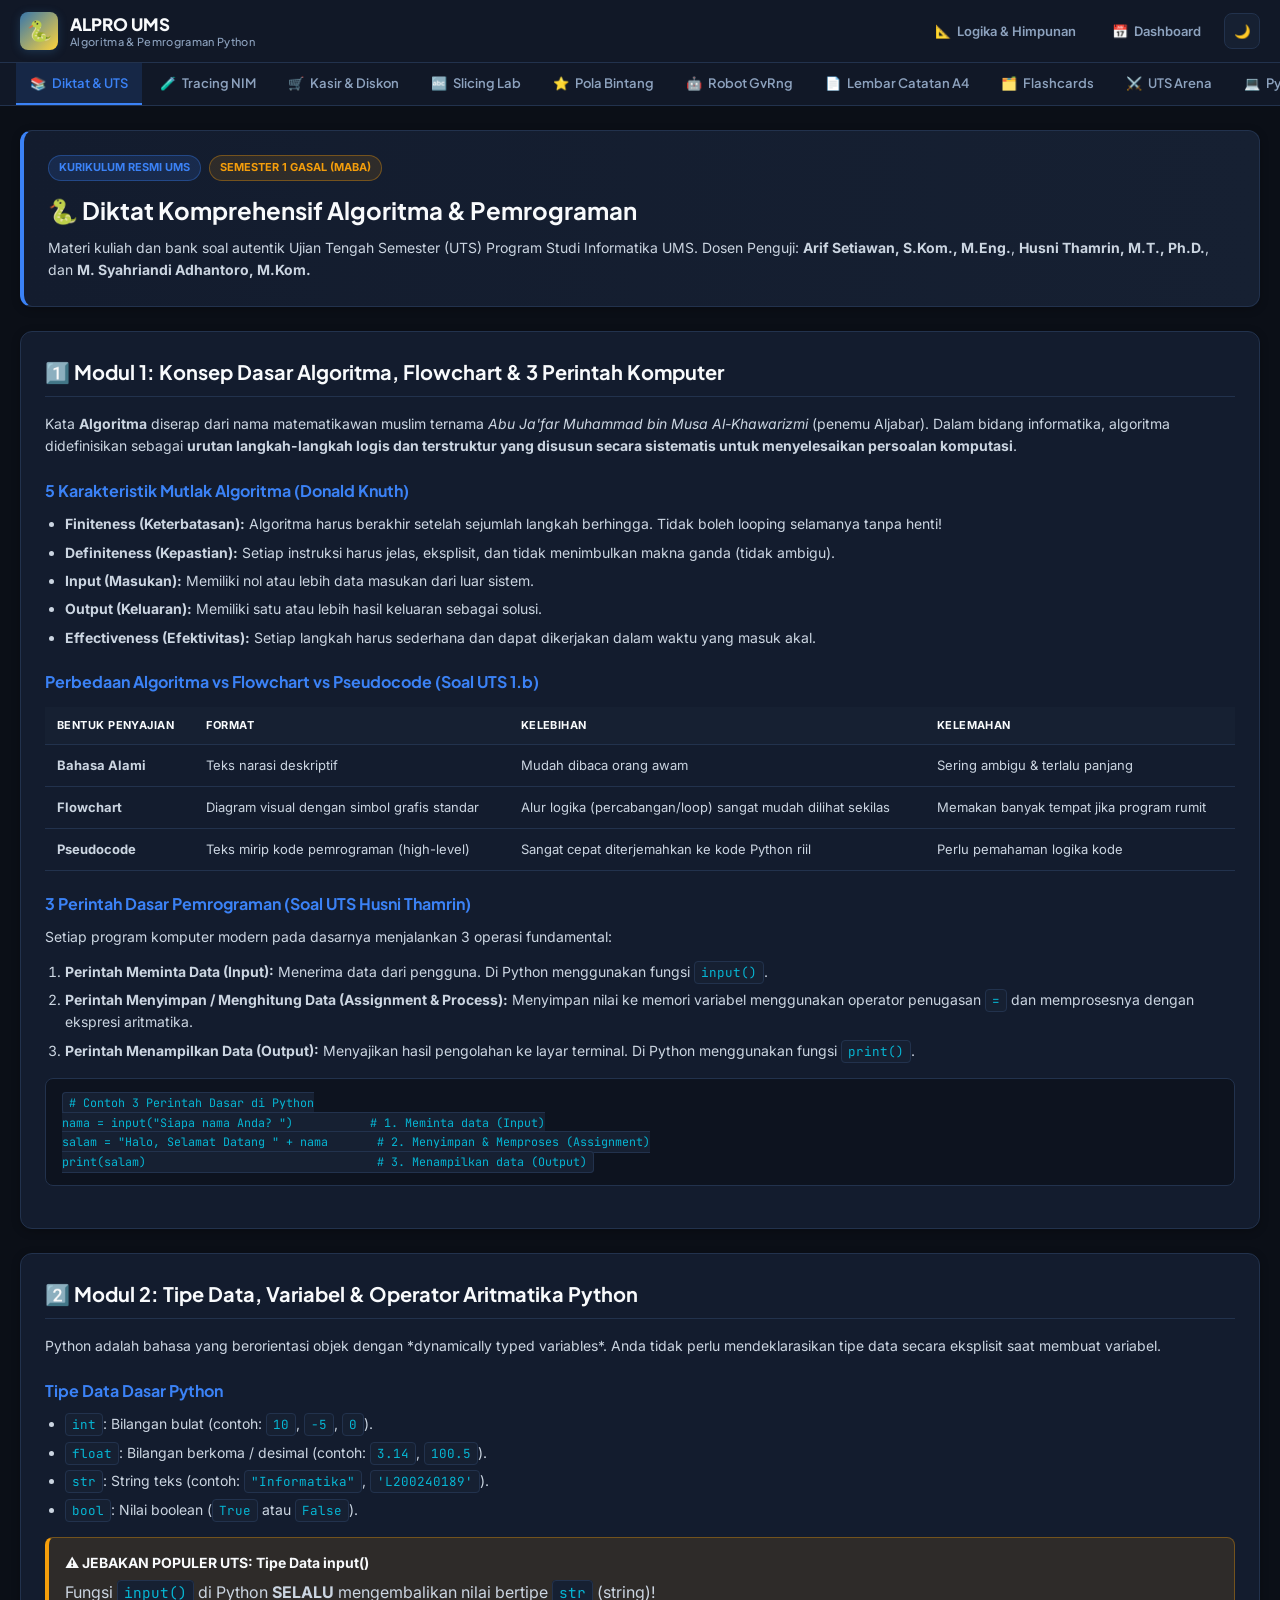
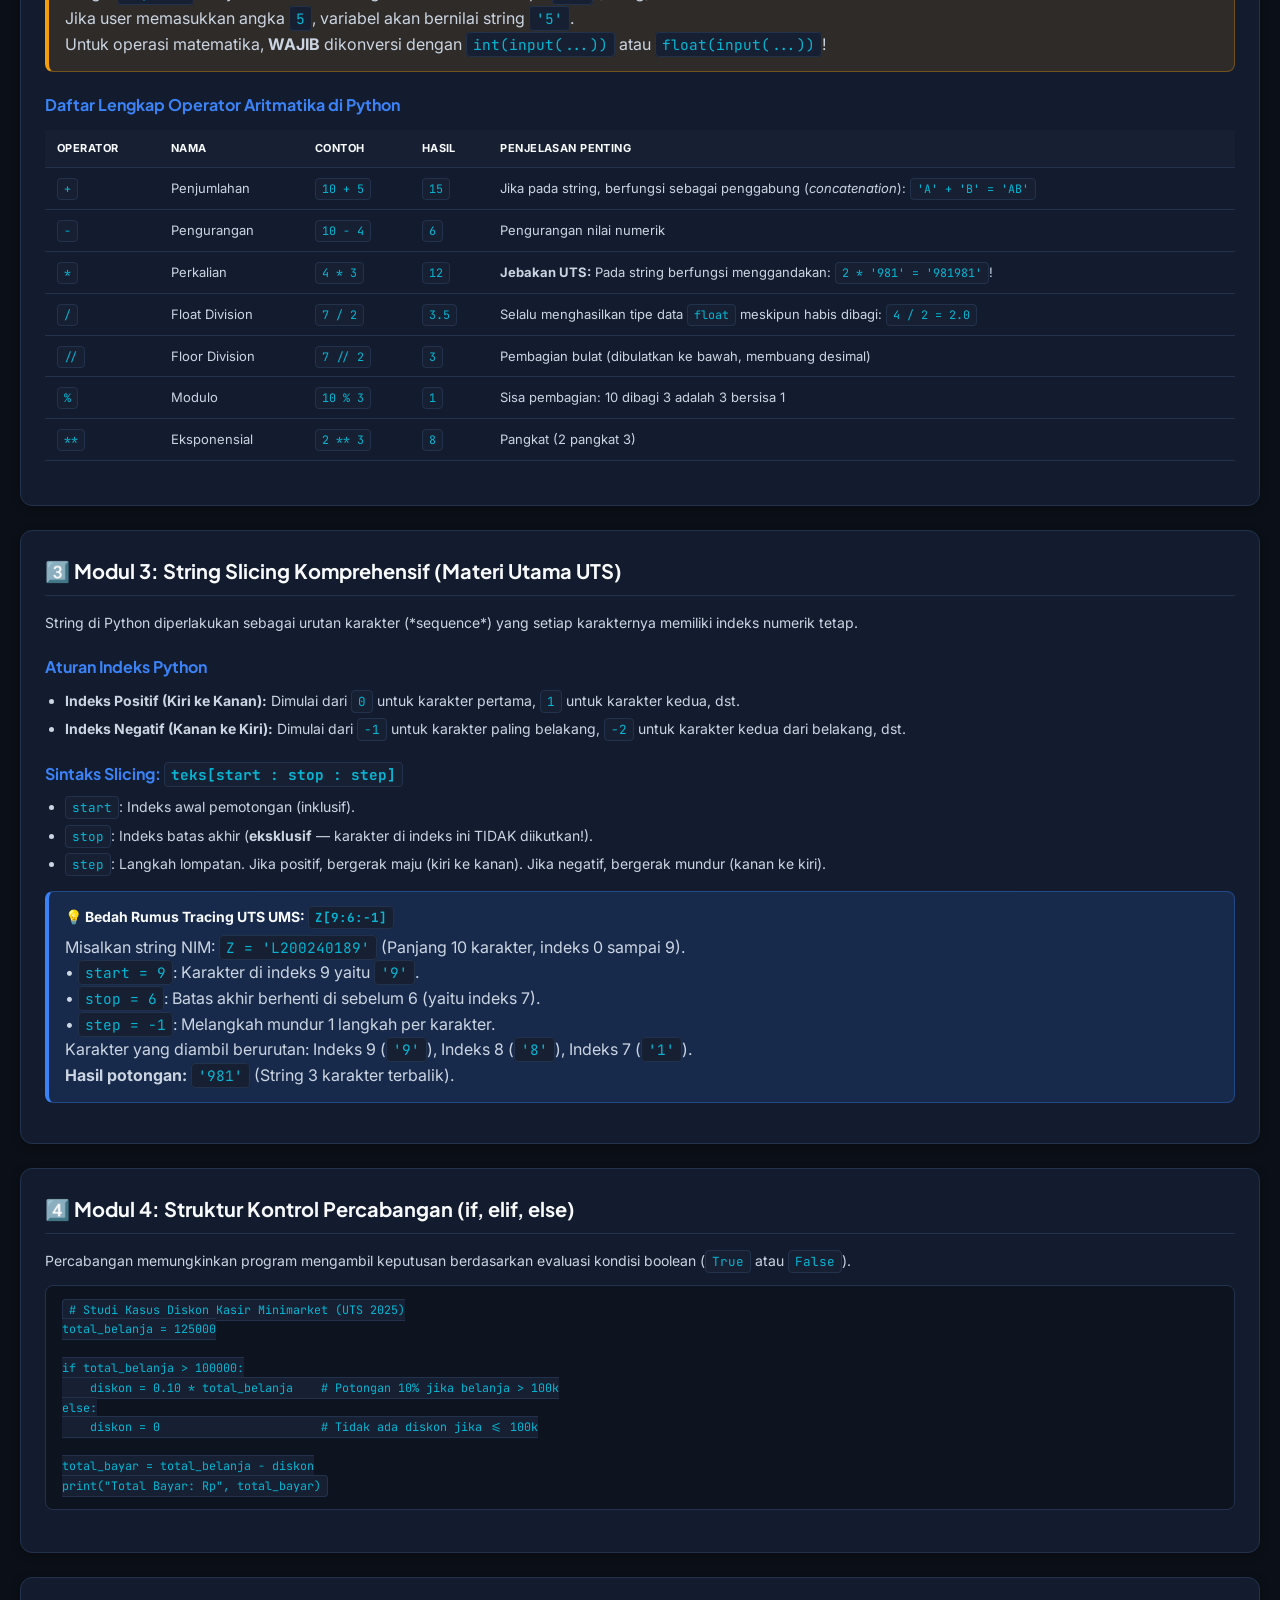
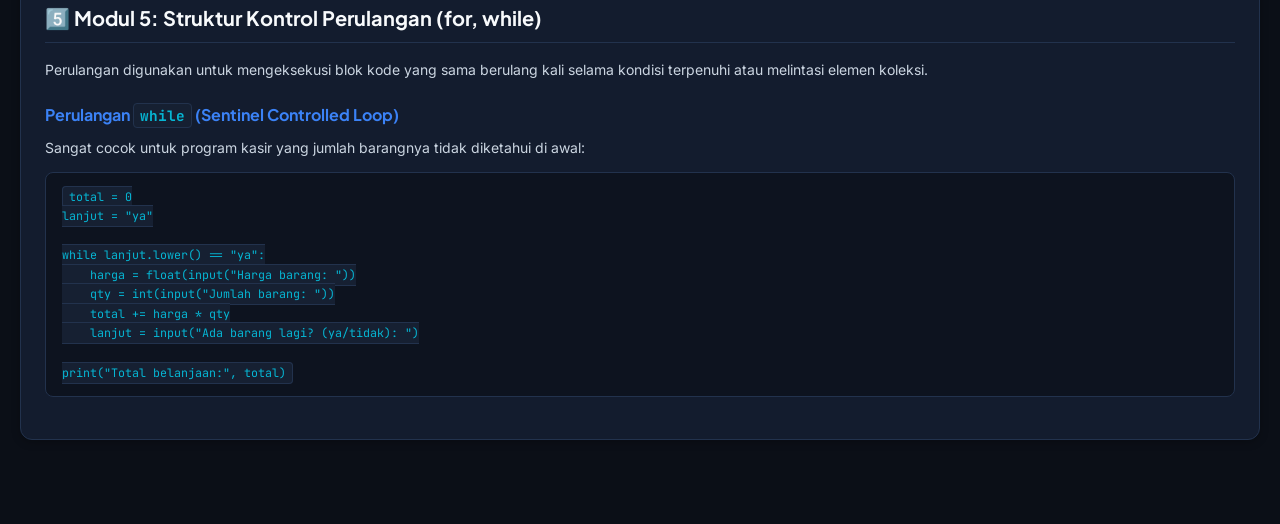
==== commit ce1b8dae: "feat(alpro-expansion): add 4 new major interactive features: Slicing Lab, Pattern Generator, GvRng R" ====
--- a/alpro.html
+++ b/alpro.html
@@ -34,9 +34,6 @@
       --primary-light: rgba(59, 130, 246, 0.15);
       --primary-border: rgba(59, 130, 246, 0.35);
 
-      --py-blue: #3776ab;
-      --py-yellow: #ffd43b;
-
       --accent-emerald: #10b981;
       --emerald-bg: rgba(16, 185, 129, 0.12);
       --emerald-border: rgba(16, 185, 129, 0.35);
@@ -52,6 +49,10 @@
       --accent-cyan: #06b6d4;
       --cyan-bg: rgba(6, 182, 212, 0.12);
       --cyan-border: rgba(6, 182, 212, 0.35);
+
+      --accent-purple: #a855f7;
+      --purple-bg: rgba(168, 85, 247, 0.12);
+      --purple-border: rgba(168, 85, 247, 0.35);
 
       --radius-sm: 8px;
       --radius-md: 12px;
@@ -81,9 +82,6 @@
       --primary-light: #eff6ff;
       --primary-border: #bfdbfe;
 
-      --py-blue: #2b5b84;
-      --py-yellow: #b48608;
-
       --accent-emerald: #059669;
       --emerald-bg: #ecfdf5;
       --emerald-border: #a7f3d0;
@@ -99,6 +97,10 @@
       --accent-cyan: #0891b2;
       --cyan-bg: #ecfeff;
       --cyan-border: #a5f3fc;
+
+      --accent-purple: #9333ea;
+      --purple-bg: #faf5ff;
+      --purple-border: #e9d5ff;
 
       --shadow-sm: 0 1px 3px rgba(0, 0, 0, 0.06);
       --shadow-md: 0 4px 14px rgba(0, 0, 0, 0.08);
@@ -224,14 +226,14 @@
     .subnav-inner {
       max-width: 1400px;
       margin: 0 auto;
-      padding: 0 20px;
+      padding: 0 16px;
       display: flex;
       gap: 4px;
     }
     .tab-btn {
-      padding: 12px 16px;
+      padding: 12px 14px;
       font-family: var(--font-heading);
-      font-size: 13.5px;
+      font-size: 13px;
       font-weight: 600;
       color: var(--text-muted);
       background: none;
@@ -240,7 +242,7 @@
       cursor: pointer;
       display: inline-flex;
       align-items: center;
-      gap: 8px;
+      gap: 6px;
       white-space: nowrap;
       transition: all 0.2s;
     }
@@ -397,6 +399,11 @@
       background: var(--emerald-bg);
       border-color: var(--emerald-border);
       border-left-color: var(--accent-emerald);
+    }
+    .callout.purple {
+      background: var(--purple-bg);
+      border-color: var(--purple-border);
+      border-left-color: var(--accent-purple);
     }
     .callout-title {
       font-weight: 700;
@@ -552,22 +559,148 @@
       border: 1px solid var(--border-color);
     }
 
+    /* A4 Cheatsheet Printable Styles */
+    .hvs-paper-container {
+      background: #ffffff;
+      color: #0f172a;
+      width: 100%;
+      max-width: 900px;
+      margin: 20px auto;
+      padding: 24px 28px;
+      border-radius: var(--radius-sm);
+      box-shadow: 0 4px 30px rgba(0,0,0,0.4);
+      border: 1px solid #cbd5e1;
+      font-size: 12px;
+      line-height: 1.45;
+    }
+    .hvs-paper-container h1 {
+      font-size: 18px;
+      text-align: center;
+      color: #0f172a;
+      border-bottom: 2px solid #0f172a;
+      padding-bottom: 4px;
+      margin-bottom: 8px;
+      font-family: var(--font-heading);
+    }
+    .hvs-student-bar {
+      display: flex;
+      justify-content: space-between;
+      border-bottom: 1px dashed #64748b;
+      padding-bottom: 6px;
+      margin-bottom: 12px;
+      font-size: 11px;
+      font-family: var(--font-mono);
+    }
+    .hvs-grid-2col {
+      display: grid;
+      grid-template-columns: 1fr 1fr;
+      gap: 14px;
+    }
+    .hvs-box {
+      border: 1px solid #94a3b8;
+      border-radius: 4px;
+      padding: 8px 10px;
+      margin-bottom: 10px;
+      background: #f8fafc;
+      page-break-inside: avoid;
+    }
+    .hvs-box-title {
+      font-weight: 800;
+      font-size: 11.5px;
+      color: #1e3a8a;
+      border-bottom: 1px solid #cbd5e1;
+      padding-bottom: 3px;
+      margin-bottom: 5px;
+      text-transform: uppercase;
+      letter-spacing: 0.03em;
+    }
+    .hvs-box code {
+      font-family: var(--font-mono);
+      background: #e2e8f0;
+      color: #0f172a;
+      padding: 1px 4px;
+      border-radius: 2px;
+      font-size: 10.5px;
+    }
+
+    /* Robot Grid Visualizer */
+    .robot-grid {
+      display: grid;
+      grid-template-columns: repeat(7, 44px);
+      grid-template-rows: repeat(5, 44px);
+      gap: 3px;
+      margin: 16px auto;
+      justify-content: center;
+    }
+    .robot-cell {
+      background: var(--bg-surface-elevated);
+      border: 1px solid var(--border-color);
+      border-radius: 4px;
+      display: flex;
+      align-items: center;
+      justify-content: center;
+      font-size: 18px;
+      position: relative;
+    }
+    .robot-cell.wall {
+      background: #334155;
+      border-color: #64748b;
+    }
+    .robot-cell.open-window {
+      border: 2px dashed var(--accent-rose);
+      background: var(--rose-bg);
+    }
+    .robot-cell.closed-window {
+      border: 2px solid var(--accent-emerald);
+      background: var(--emerald-bg);
+    }
+
+    /* Print Styles */
+    @media print {
+      body {
+        background: #ffffff !important;
+        color: #000000 !important;
+      }
+      .top-header, .subnav-bar, .theme-toggle-btn, .no-print, .btn, .header-actions {
+        display: none !important;
+      }
+      .main-content {
+        padding: 0 !important;
+        margin: 0 !important;
+        max-width: 100% !important;
+      }
+      .tab-pane {
+        display: none !important;
+      }
+      #tab-hvs-cheatsheet {
+        display: block !important;
+      }
+      .hvs-paper-container {
+        box-shadow: none !important;
+        border: none !important;
+        padding: 0 !important;
+        margin: 0 !important;
+        max-width: 100% !important;
+      }
+    }
+
     /* Responsive */
     @media (max-width: 768px) {
       .header-inner { padding: 10px 14px; }
       .brand-subtitle { display: none; }
       .subnav-inner { padding: 0 10px; }
-      .tab-btn { padding: 10px 12px; font-size: 12.5px; }
+      .tab-btn { padding: 10px 10px; font-size: 12px; gap: 4px; }
       .main-content { padding: 16px 12px 40px; }
       .article-card { padding: 16px 14px; }
       .fc-wrapper { height: 350px; }
+      .hvs-grid-2col { grid-template-columns: 1fr; }
     }
   </style>
 </head>
 <body>
 
   <!-- Top Navigation Header -->
-  <header class="top-header">
+  <header class="top-header no-print">
     <div class="header-inner">
       <a href="alpro.html" class="brand-group">
         <div class="brand-logo">🐍</div>
@@ -591,26 +724,38 @@
     </div>
   </header>
 
-  <!-- Sub Navigation (Tabs) -->
-  <nav class="subnav-bar">
+  <!-- Sub Navigation (10 Tabs) -->
+  <nav class="subnav-bar no-print">
     <div class="subnav-inner">
       <button class="tab-btn active" onclick="switchTab('tab-diktat')">
-        <span>📚</span> Diktat Teori & UTS
+        <span>📚</span> Diktat & UTS
       </button>
       <button class="tab-btn" onclick="switchTab('tab-tracing')">
-        <span>🧪</span> Simulator Tracing NIM (UTS)
+        <span>🧪</span> Tracing NIM
       </button>
       <button class="tab-btn" onclick="switchTab('tab-kasir')">
-        <span>🛒</span> Flowchart & Kasir Diskon
+        <span>🛒</span> Kasir & Diskon
+      </button>
+      <button class="tab-btn" onclick="switchTab('tab-slicing-lab')">
+        <span>🔤</span> Slicing Lab
+      </button>
+      <button class="tab-btn" onclick="switchTab('tab-loop-pattern')">
+        <span>⭐</span> Pola Bintang
+      </button>
+      <button class="tab-btn" onclick="switchTab('tab-gvr-robot')">
+        <span>🤖</span> Robot GvRng
+      </button>
+      <button class="tab-btn" onclick="switchTab('tab-hvs-cheatsheet')">
+        <span>📄</span> Lembar Catatan A4
       </button>
       <button class="tab-btn" onclick="switchTab('tab-flashcards')">
-        <span>🗂️</span> Flashcards Konsep
+        <span>🗂️</span> Flashcards
       </button>
       <button class="tab-btn" onclick="switchTab('tab-arena')">
-        <span>⚔️</span> UTS Exam Arena
+        <span>⚔️</span> UTS Arena
       </button>
       <button class="tab-btn" onclick="switchTab('tab-runner')">
-        <span>💻</span> Python Mini Runner
+        <span>💻</span> Python Runner
       </button>
     </div>
   </nav>
@@ -637,7 +782,7 @@
       <article class="article-card">
         <h2>1️⃣ Modul 1: Konsep Dasar Algoritma, Flowchart & 3 Perintah Komputer</h2>
         <p>
-          Kata <strong>Algoritma</strong> diserap dari nama ilmuwan matematika muslim ternama <em>Abu Ja'far Muhammad bin Musa Al-Khawarizmi</em> (penemu Aljabar). Dalam bidang informatika, algoritma didefinisikan sebagai <strong>urutan langkah-langkah logis dan terstruktur yang disusun secara sistematis untuk menyelesaikan persoalan komputasi</strong>.
+          Kata <strong>Algoritma</strong> diserap dari nama matematikawan muslim ternama <em>Abu Ja'far Muhammad bin Musa Al-Khawarizmi</em> (penemu Aljabar). Dalam bidang informatika, algoritma didefinisikan sebagai <strong>urutan langkah-langkah logis dan terstruktur yang disusun secara sistematis untuk menyelesaikan persoalan komputasi</strong>.
         </p>
 
         <h3>5 Karakteristik Mutlak Algoritma (Donald Knuth)</h3>
@@ -767,11 +912,6 @@
           Percabangan memungkinkan program mengambil keputusan berdasarkan evaluasi kondisi boolean (<code>True</code> atau <code>False</code>).
         </p>
 
-        <h3>Aturan Indentasi Python</h3>
-        <p>
-          Berbeda dari C++ atau Java yang menggunakan kurung kurawal <code>{ }</code>, Python menggunakan <strong>indentasi (spasi/tab)</strong> untuk mendefinisikan blok kode di dalam <code>if</code>, <code>for</code>, dan <code>while</code>.
-        </p>
-
         <pre><code># Studi Kasus Diskon Kasir Minimarket (UTS 2025)
 total_belanja = 125000
 
@@ -803,17 +943,6 @@
     lanjut = input("Ada barang lagi? (ya/tidak): ")
 
 print("Total belanjaan:", total)</code></pre>
-
-        <h3>Perulangan <code>for</code> dengan <code>range()</code></h3>
-        <p><code>range(start, stop, step)</code> menghasilkan barisan bilangan bulat:</p>
-        <ul>
-          <li><code>range(5)</code> $-ightarrow$ <code>0, 1, 2, 3, 4</code></li>
-          <li><code>range(1, 6)</code> $-ightarrow$ <code>1, 2, 3, 4, 5</code></li>
-          <li><code>range(1, 10, 2)</code> $-ightarrow$ <code>1, 3, 5, 7, 9</code> (bilangan ganjil)</li>
-        </ul>
       </article>
 
     </div>
@@ -854,7 +983,6 @@
 
         <!-- CODE & RESULT GRID -->
         <div style="display:grid; grid-template-columns:repeat(auto-fit, minmax(320px, 1fr)); gap:20px; margin-top:20px;">
-          <!-- CODE BOX -->
           <div>
             <h3 style="font-size:15px; margin-bottom:8px;">📜 Kode Soal Asli UTS UMS:</h3>
             <pre><code id="code-snippet-box">Z = 'L200240189'
@@ -870,16 +998,13 @@
 w = n < 6</code></pre>
           </div>
 
-          <!-- TABLE RESULT -->
           <div>
             <h3 style="font-size:15px; margin-bottom:8px;">📊 Tabel Nilai Variabel Akhir:</h3>
             <table class="academic-table" id="table-tracing-results">
               <thead>
                 <tr><th>Var</th><th>Tipe</th><th>Nilai</th><th>Operasi / Keterangan</th></tr>
               </thead>
-              <tbody id="tracing-tbody">
-                <!-- Injected via JS -->
-              </tbody>
+              <tbody id="tracing-tbody"></tbody>
             </table>
           </div>
         </div>
@@ -896,7 +1021,6 @@
         </p>
 
         <div style="display:grid; grid-template-columns:repeat(auto-fit, minmax(300px, 1fr)); gap:24px; margin-top:20px;">
-          <!-- FORM INPUT KASIR -->
           <div style="background:var(--bg-surface-elevated); padding:18px; border-radius:var(--radius-sm); border:1px solid var(--border-color);">
             <h3 style="margin-top:0; color:var(--text-main);">➕ Input Transaksi Barang</h3>
             <div style="display:flex; flex-direction:column; gap:12px; margin-top:12px;">
@@ -929,9 +1053,7 @@
               <div style="text-align:center; font-weight:700; border-bottom:1px dashed var(--border-color); padding-bottom:8px; margin-bottom:8px;">
                 MINIMARKET INFORMATIKA UMS
               </div>
-              <div id="cart-item-list" style="font-size:12px; line-height:1.6; margin-bottom:10px;">
-                <!-- Injected via JS -->
-              </div>
+              <div id="cart-item-list" style="font-size:12px; line-height:1.6; margin-bottom:10px;"></div>
               <div style="border-top:1px dashed var(--border-color); padding-top:8px; font-size:12px; line-height:1.8;">
                 <div style="display:flex; justify-content:space-between;">
                   <span>Subtotal Belanja:</span>
@@ -992,7 +1114,322 @@
       </div>
     </div>
 
-    <!-- ==================== TAB 4: FLASHCARDS ==================== -->
+    <!-- ==================== TAB 4: DYNAMIC SLICING LAB ==================== -->
+    <div id="tab-slicing-lab" class="tab-pane">
+      <div class="article-card">
+        <h2>🔤 Dynamic String Slicing Sandbox & Palindrome Lab</h2>
+        <p>
+          Eksperimen pemotongan string Python secara visual dan bebas! Ketik teks apapun, atur slider <code>start</code>, <code>stop</code>, dan <code>step</code>, lalu amati highlight pemotongan indeks dan deteksi palindrom secara instan.
+        </p>
+
+        <!-- INPUT CUSTOM TEXT -->
+        <div style="background:var(--bg-surface-elevated); padding:16px; border-radius:var(--radius-sm); border:1px solid var(--border-color); margin-bottom:16px;">
+          <div style="display:flex; justify-content:space-between; align-items:center; flex-wrap:wrap; gap:8px; margin-bottom:8px;">
+            <label style="font-size:13px; font-weight:700; color:var(--text-main);">Ketik Teks Uji Coba:</label>
+            <div style="display:flex; gap:6px; flex-wrap:wrap;">
+              <button class="btn btn-outline" onclick="setSlicingPreset('INFORMATIKA', null, null, null)" style="font-size:11px; padding:3px 8px;">INFORMATIKA</button>
+              <button class="btn btn-outline" onclick="setSlicingPreset('KASUR RUSAK', null, null, -1)" style="font-size:11px; padding:3px 8px;">KASUR RUSAK (Palindrom)</button>
+              <button class="btn btn-outline" onclick="setSlicingPreset('L200240189', 9, 6, -1)" style="font-size:11px; padding:3px 8px;">UTS NIM [9:6:-1]</button>
+              <button class="btn btn-outline" onclick="setSlicingPreset('SURAKARTA', null, null, -1)" style="font-size:11px; padding:3px 8px;">Balik [::-1]</button>
+            </div>
+          </div>
+          <input type="text" id="slice-custom-text" value="INFORMATIKA SURAKARTA" oninput="updateSlicingLab()" 
+            style="width:100%; padding:10px 14px; font-family:var(--font-mono); font-size:16px; font-weight:700; background:var(--bg-surface); color:var(--text-main); border:1px solid var(--border-color); border-radius:var(--radius-sm);">
+        </div>
+
+        <!-- SLIDER CONTROLS -->
+        <div style="display:grid; grid-template-columns:repeat(auto-fit, minmax(200px, 1fr)); gap:16px; background:var(--bg-surface-elevated); padding:16px; border-radius:var(--radius-sm); border:1px solid var(--border-color); margin-bottom:16px;">
+          <div>
+            <div style="display:flex; justify-content:space-between; font-size:12px; font-weight:700; margin-bottom:4px;">
+              <span>Start (Awal):</span>
+              <span id="label-slice-start" style="color:var(--primary); font-family:var(--font-mono);">0</span>
+            </div>
+            <input type="range" id="slider-slice-start" min="-20" max="20" value="0" oninput="updateSlicingLab()" style="width:100%;">
+          </div>
+
+          <div>
+            <div style="display:flex; justify-content:space-between; font-size:12px; font-weight:700; margin-bottom:4px;">
+              <span>Stop (Batas Akhir):</span>
+              <span id="label-slice-stop" style="color:var(--primary); font-family:var(--font-mono);">11</span>
+            </div>
+            <input type="range" id="slider-slice-stop" min="-20" max="25" value="11" oninput="updateSlicingLab()" style="width:100%;">
+          </div>
+
+          <div>
+            <div style="display:flex; justify-content:space-between; font-size:12px; font-weight:700; margin-bottom:4px;">
+              <span>Step (Lompatan):</span>
+              <span id="label-slice-step" style="color:var(--accent-amber); font-family:var(--font-mono);">1</span>
+            </div>
+            <input type="range" id="slider-slice-step" min="-4" max="4" value="1" oninput="updateSlicingLab()" style="width:100%;">
+          </div>
+        </div>
+
+        <!-- VISUAL RULER FOR SLICING LAB -->
+        <div id="slicing-lab-ruler" class="ruler-container"></div>
+
+        <!-- OUTPUT PREVIEW -->
+        <div style="display:grid; grid-template-columns:repeat(auto-fit, minmax(280px, 1fr)); gap:16px; margin-top:16px;">
+          <div style="background:var(--bg-surface); border:1px solid var(--border-color); padding:14px; border-radius:var(--radius-sm);">
+            <div style="font-size:11px; font-weight:700; color:var(--text-muted); text-transform:uppercase; margin-bottom:6px;">Ekspresi Slicing Python:</div>
+            <code id="slice-syntax-preview" style="display:block; font-size:15px; font-weight:700; color:var(--accent-cyan); margin-bottom:10px;">teks[0:11:1]</code>
+            <div style="display:flex; gap:8px;">
+              <span id="palindrome-badge" style="display:none; font-size:11.5px; font-weight:700; padding:3px 10px; border-radius:var(--radius-full); background:var(--emerald-bg); color:var(--accent-emerald); border:1px solid var(--emerald-border);">
+                ✨ Palindrom!
+              </span>
+              <span id="slice-length-badge" style="font-size:11.5px; font-weight:600; padding:3px 10px; border-radius:var(--radius-full); background:var(--bg-surface-elevated); color:var(--text-muted); border:1px solid var(--border-color);">
+                Panjang: 11 Karakter
+              </span>
+            </div>
+          </div>
+
+          <div style="background:var(--bg-surface); border:1px solid var(--border-color); padding:14px; border-radius:var(--radius-sm);">
+            <div style="font-size:11px; font-weight:700; color:var(--text-muted); text-transform:uppercase; margin-bottom:6px;">Hasil Pemotongan:</div>
+            <div id="slice-result-text" style="font-family:var(--font-mono); font-size:20px; font-weight:800; color:var(--accent-emerald); word-break:break-all;">
+              INFORMATIKA
+            </div>
+          </div>
+        </div>
+      </div>
+    </div>
+
+    <!-- ==================== TAB 5: POLA BINTANG & NESTED LOOP ==================== -->
+    <div id="tab-loop-pattern" class="tab-pane">
+      <div class="article-card">
+        <h2>⭐ Visual Nested Loop & Generator Pola Bintang</h2>
+        <p>
+          Materi penting pemrograman dasar: Visualisasikan bagaimana dua perulangan bersarang (*nested loops*) membentuk pola segitiga, piramida, dan matriks baris-kolom dengan kode Python asli!
+        </p>
+
+        <!-- CONTROLS -->
+        <div style="display:grid; grid-template-columns:repeat(auto-fit, minmax(220px, 1fr)); gap:14px; background:var(--bg-surface-elevated); padding:16px; border-radius:var(--radius-sm); border:1px solid var(--border-color); margin-bottom:16px;">
+          <div>
+            <label style="display:block; font-size:12px; font-weight:700; color:var(--text-muted); margin-bottom:4px;">Bentuk Pola:</label>
+            <select id="pattern-type" onchange="generatePattern()" style="width:100%; padding:8px 12px; background:var(--bg-surface); color:var(--text-main); border:1px solid var(--border-color); border-radius:var(--radius-sm); font-size:13.5px;">
+              <option value="triangle-left">1. Segitiga Siku-Siku Kiri</option>
+              <option value="triangle-right">2. Segitiga Siku-Siku Kanan</option>
+              <option value="triangle-inverted">3. Segitiga Terbalik</option>
+              <option value="pyramid">4. Piramida Simetris Penuh</option>
+              <option value="diamond">5. Belah Ketupat (Diamond)</option>
+              <option value="hollow-square">6. Kotak Berongga (Hollow)</option>
+              <option value="number-matrix">7. Matriks Angka Perkalian</option>
+            </select>
+          </div>
+
+          <div>
+            <div style="display:flex; justify-content:space-between; font-size:12px; font-weight:700; margin-bottom:4px;">
+              <span>Tinggi Pola (N):</span>
+              <span id="pattern-height-label" style="color:var(--primary); font-family:var(--font-mono);">5</span>
+            </div>
+            <input type="range" id="pattern-height" min="2" max="10" value="5" oninput="generatePattern()" style="width:100%;">
+          </div>
+
+          <div>
+            <label style="display:block; font-size:12px; font-weight:700; color:var(--text-muted); margin-bottom:4px;">Karakter Simbol:</label>
+            <select id="pattern-char" onchange="generatePattern()" style="width:100%; padding:8px 12px; background:var(--bg-surface); color:var(--text-main); border:1px solid var(--border-color); border-radius:var(--radius-sm); font-size:13.5px;">
+              <option value="*">* (Bintang)</option>
+              <option value="#"># (Pagar)</option>
+              <option value="@">@ (At)</option>
+              <option value="i">Angka Baris (i)</option>
+              <option value="j">Angka Kolom (j)</option>
+            </select>
+          </div>
+        </div>
+
+        <!-- PATTERN & CODE DISPLAY -->
+        <div style="display:grid; grid-template-columns:repeat(auto-fit, minmax(320px, 1fr)); gap:20px;">
+          <!-- VISUAL CANVAS -->
+          <div>
+            <h3 style="margin-top:0; font-size:15px;">🎨 Visualisasi Hasil Pola:</h3>
+            <div id="pattern-display-box" style="background:#090d16; border:1px solid var(--border-color); border-radius:var(--radius-sm); padding:20px; font-family:var(--font-mono); font-size:17px; line-height:1.4; color:var(--py-yellow); min-height:220px; white-space:pre; display:flex; align-items:center; justify-content:center; text-shadow:0 0 10px rgba(255, 212, 59, 0.3);">
+            </div>
+          </div>
+
+          <!-- PYTHON CODE EXPLANATION -->
+          <div>
+            <h3 style="margin-top:0; font-size:15px;">📜 Kode Python &amp; Logika Nested Loop:</h3>
+            <pre><code id="pattern-code-box"></code></pre>
+          </div>
+        </div>
+
+      </div>
+    </div>
+
+    <!-- ==================== TAB 6: ROBOT GVRNG SIMULATOR ==================== -->
+    <div id="tab-gvr-robot" class="tab-pane">
+      <div class="article-card">
+        <h2>🤖 Simulator Praktikum Guido van Robot (GvRng UTS 2024)</h2>
+        <p>
+          Berdasarkan **Soal UTS Praktikum Alpro (Doc #28)**: Robot penjaga gedung bertugas mengelilingi ruangan berukuran <strong>7 x 5</strong> dan menutup setiap sisi jendela/pintu yang terbuka dengan meletakkan <code>beeper (1)</code>.
+        </p>
+
+        <div style="display:grid; grid-template-columns:repeat(auto-fit, minmax(300px, 1fr)); gap:20px; margin-top:16px;">
+          <!-- ROBOT CANVAS -->
+          <div style="background:var(--bg-surface-elevated); padding:16px; border-radius:var(--radius-sm); border:1px solid var(--border-color); text-align:center;">
+            <div style="font-size:12px; font-weight:700; color:var(--text-muted); margin-bottom:8px;">
+              DENAH RUANG 7 x 5 (GvRng World)
+            </div>
+            
+            <div id="robot-grid-canvas" class="robot-grid"></div>
+
+            <div style="display:flex; justify-content:center; gap:8px; margin-top:12px; flex-wrap:wrap;">
+              <button class="btn btn-primary" onclick="robotStepMove()">Maju (move)</button>
+              <button class="btn btn-outline" onclick="robotTurnLeft()">Belok Kiri (turnleft)</button>
+              <button class="btn btn-outline" onclick="robotPutBeeper()">Taruh Beeper</button>
+              <button class="btn btn-outline" onclick="runAutoRobotSolve()">⚡ Auto Selesaikan Soal</button>
+              <button class="btn btn-outline" onclick="resetRobotGrid()">🔄 Reset</button>
+            </div>
+          </div>
+
+          <!-- LOG & SOAL PENJELASAN -->
+          <div>
+            <h3 style="margin-top:0; font-size:15px;">📋 Perintah Soal Praktikum:</h3>
+            <div class="callout info" style="margin-top:0;">
+              Robot berdiri membelakangi dinding di posisi <code>(3, 1)</code> menghadap ke Utara. Jika mendeteksi celah dinding terbuka (jendela/pintu), robot meletakkan beeper pada celah tersebut hingga seluruh ruangan tertutup rapat.
+            </div>
+
+            <h4 style="font-size:13px; color:var(--text-muted); margin-bottom:6px;">Status Robot Saat Ini:</h4>
+            <div id="robot-status-box" style="background:var(--bg-surface); padding:10px 14px; border-radius:var(--radius-sm); border:1px solid var(--border-color); font-family:var(--font-mono); font-size:12.5px; line-height:1.6;">
+              Posisi: (3, 1) | Arah: UTARA (▲) | Beeper Tertaruh: 0 / 4
+            </div>
+
+            <h4 style="font-size:13px; color:var(--text-muted); margin:12px 0 6px;">Log Eksekusi:</h4>
+            <div id="robot-terminal-log" style="background:#090d16; border:1px solid var(--border-color); border-radius:var(--radius-sm); padding:10px 12px; font-family:var(--font-mono); font-size:11.5px; color:#38bdf8; height:110px; overflow-y:auto;">
+[Simulator GvRng Siap]
+            </div>
+          </div>
+        </div>
+
+      </div>
+    </div>
+
+    <!-- ==================== TAB 7: HVS A4 CHEATSHEET GENERATOR ==================== -->
+    <div id="tab-hvs-cheatsheet" class="tab-pane">
+      <div class="article-card no-print">
+        <div style="display:flex; justify-content:space-between; align-items:center; flex-wrap:wrap; gap:12px;">
+          <div>
+            <h2 style="border:none; margin:0; padding:0;">📄 Generator Lembar Catatan HVS A4 Resmi UTS</h2>
+            <p style="margin:4px 0 0; font-size:13px; color:var(--text-muted);">
+              Sesuai instruksi resmi UTS 2024/2025: <em>"Mahasiswa diperkenankan membawa catatan pada selembar kertas HVS A4 tulisan tangan/cetak"</em>.
+            </p>
+          </div>
+          <button class="btn btn-primary" onclick="window.print()">
+            🖨️ Cetak / Simpan PDF Lembar A4
+          </button>
+        </div>
+
+        <div style="display:flex; gap:12px; flex-wrap:wrap; margin-top:16px; background:var(--bg-surface-elevated); padding:12px; border-radius:var(--radius-sm); border:1px solid var(--border-color);">
+          <input type="text" id="hvs-input-name" placeholder="Nama Mahasiswa..." value="Muhammad Rizky Prasetya" oninput="updateHvsSheet()" style="padding:6px 10px; font-size:13px; background:var(--bg-surface); color:var(--text-main); border:1px solid var(--border-color); border-radius:4px; flex:1;">
+          <input type="text" id="hvs-input-nim" placeholder="NIM..." value="L200240189" oninput="updateHvsSheet()" style="padding:6px 10px; font-size:13px; background:var(--bg-surface); color:var(--text-main); border:1px solid var(--border-color); border-radius:4px; width:150px;">
+          <input type="text" id="hvs-input-class" placeholder="Kelas..." value="Informatika Kelas B" oninput="updateHvsSheet()" style="padding:6px 10px; font-size:13px; background:var(--bg-surface); color:var(--text-main); border:1px solid var(--border-color); border-radius:4px; width:150px;">
+        </div>
+      </div>
+
+      <!-- THE PRINTABLE HVS A4 PAPER -->
+      <div class="hvs-paper-container" id="printable-hvs-sheet">
+        <h1>CATATAN RESMI UTS ALGORITMA &amp; PEMROGRAMAN</h1>
+        <div class="hvs-student-bar">
+          <span><strong>NAMA:</strong> <span id="hvs-disp-name">Muhammad Rizky Prasetya</span></span>
+          <span><strong>NIM:</strong> <span id="hvs-disp-nim">L200240189</span></span>
+          <span><strong>KELAS:</strong> <span id="hvs-disp-class">Informatika Kelas B</span></span>
+          <span><strong>TANGGAL:</strong> UTS Gasal UMS</span>
+        </div>
+
+        <div class="hvs-grid-2col">
+          <!-- COLUMN 1 -->
+          <div>
+            <div class="hvs-box">
+              <div class="hvs-box-title">1. OPERATOR &amp; ATURAN EVALUASI PYTHON</div>
+              • <code>/</code> (Float Div): <code>7 / 2 = 3.5</code> (Selalu bertipe float)<br>
+              • <code>//</code> (Floor Div): <code>7 // 2 = 3</code> (Pembagian bulat ke bawah)<br>
+              • <code>%</code> (Modulo): <code>10 % 3 = 1</code>, <code>1000 % 6 = 4</code> (Sisa bagi)<br>
+              • <code>**</code> (Pangkat): <code>4 ** 2 = 16</code>, <code>2 ** 3 = 8</code><br>
+              • <code>input()</code>: SELALU return string! Wajib <code>int()</code> / <code>float()</code>.<br>
+              • <strong>JEBAKAN UTS:</strong> <code>2 * '981' = '981981'</code> (Duplikasi String!)
+            </div>
+
+            <div class="hvs-box">
+              <div class="hvs-box-title">2. TABEL RUMUS TRACING NIM UTS UMS</div>
+              <code>Z = 'L200240189'</code><br>
+              • <code>m = Z[9:6:-1]</code> &rarr; Slicing mundur idx 9, 8, 7 = <code>'981'</code><br>
+              • <code>n = int(m[0])</code> &rarr; Ambil char pertama '9' jadi int <code>9</code><br>
+              • <code>p = int(m) + 19</code> &rarr; <code>981 + 19 = 1000</code><br>
+              • <code>q = 15 - n</code> &rarr; <code>15 - 9 = 6</code><br>
+              • <code>r = p // 10</code> &rarr; <code>1000 // 10 = 100</code><br>
+              • <code>s = 2 * m</code> &rarr; <code>'981981'</code> (String bukan angka!)<br>
+              • <code>t = p % q</code> &rarr; <code>1000 % 6 = 4</code><br>
+              • <code>u = t ** 2</code> &rarr; <code>4 ** 2 = 16</code><br>
+              • <code>v = p - t</code> &rarr; <code>1000 - 4 = 996</code><br>
+              • <code>w = n < 6</code> &rarr; <code>9 < 6 = False</code>
+            </div>
+
+            <div class="hvs-box">
+              <div class="hvs-box-title">3. SLICING STRING: teks[start : stop : step]</div>
+              • <code>start</code> inklusif, <code>stop</code> eksklusif (tidak ikut terambil).<br>
+              • <code>teks[::-1]</code> &rarr; Membalikkan string (Reverse).<br>
+              • <code>teks[:4]</code> &rarr; Mengambil 4 karakter pertama.<br>
+              • <code>teks[-4:]</code> &rarr; Mengambil 4 karakter terakhir.<br>
+              • <code>teks[::2]</code> &rarr; Mengambil huruf dengan lompatan 2.
+            </div>
+          </div>
+
+          <!-- COLUMN 2 -->
+          <div>
+            <div class="hvs-box">
+              <div class="hvs-box-title">4. POLA KASIR MINIMARKET (DISKON 10%)</div>
+              <pre style="margin:2px 0; font-size:10px; line-height:1.3; background:none; border:none; padding:0; color:#0f172a;">total = 0
+while True:
+    harga = float(input())
+    qty = int(input())
+    total += harga * qty
+    if input() != 'y': break
+
+if total > 100000:
+    diskon = 0.10 * total
+else:
+    diskon = 0
+total_bayar = total - diskon</pre>
+            </div>
+
+            <div class="hvs-box">
+              <div class="hvs-box-title">5. SIMBOL STANDAR FLOWCHART</div>
+              • <strong>Terminator (Oval):</strong> Mulai / Selesai.<br>
+              • <strong>Jajar Genjang:</strong> Input / Output data.<br>
+              • <strong>Persegi Panjang:</strong> Proses / Operasi perhitungan.<br>
+              • <strong>Belah Ketupat (Diamond):</strong> Decision (Percabangan Ya/Tidak).<br>
+              • <strong>Panah:</strong> Alur eksekusi (Flow line).
+            </div>
+
+            <div class="hvs-box">
+              <div class="hvs-box-title">6. 5 KARAKTERISTIK ALGORITMA (KNUTH)</div>
+              1. <strong>Finiteness:</strong> Harus berhenti setelah langkah berhingga.<br>
+              2. <strong>Definiteness:</strong> Instruksi jelas &amp; tidak ambigu.<br>
+              3. <strong>Input:</strong> Memiliki 0 atau lebih masukan.<br>
+              4. <strong>Output:</strong> Memiliki 1 atau lebih luaran.<br>
+              5. <strong>Effectiveness:</strong> Langkah sederhana &amp; efisien.
+            </div>
+
+            <div class="hvs-box">
+              <div class="hvs-box-title">7. CATATAN PRIBADI MAHASISWA</div>
+              <div id="hvs-custom-notes" style="font-size:10.5px; color:#334155; font-style:italic;">
+                • Hati-hati indentasi Python (4 spasi).<br>
+                • Operator perbandingan: <code>==</code> (sama dengan), <code>!=</code> (tidak sama).<br>
+                • Tipe data boolean: <code>True</code> dan <code>False</code> (huruf besar di awal).
+              </div>
+            </div>
+          </div>
+        </div>
+
+        <div style="margin-top:14px; display:flex; justify-content:space-between; align-items:flex-end; font-size:11px; border-top:1px solid #cbd5e1; padding-top:6px;">
+          <span>RepoInformatika UMS — Logika &amp; Pemrograman</span>
+          <span style="text-align:center;">
+            Tanda Tangan Mahasiswa:<br><br><br>
+            ( ...................................................... )
+          </span>
+        </div>
+      </div>
+    </div>
+
+    <!-- ==================== TAB 8: FLASHCARDS ==================== -->
     <div id="tab-flashcards" class="tab-pane">
       <div class="article-card" style="text-align:center;">
         <h2>🗂️ Flashcards Hafalan Konsep Kritis Alpro (20 Kartu)</h2>
@@ -1030,7 +1467,6 @@
           </div>
         </div>
 
-        <!-- CONTROLS -->
         <div style="display:flex; justify-content:center; gap:12px; margin-top:20px;">
           <button class="btn btn-outline" onclick="prevCard()">⬅️ Sebelumnya</button>
           <button class="btn btn-outline" onclick="shuffleCards()">🔀 Acak Kartu</button>
@@ -1039,7 +1475,7 @@
       </div>
     </div>
 
-    <!-- ==================== TAB 5: UTS EXAM ARENA ==================== -->
+    <!-- ==================== TAB 9: UTS EXAM ARENA ==================== -->
     <div id="tab-arena" class="tab-pane">
       <div class="article-card">
         <div style="display:flex; justify-content:space-between; align-items:center; flex-wrap:wrap; gap:12px; border-bottom:1px solid var(--border-color); padding-bottom:14px; margin-bottom:18px;">
@@ -1055,15 +1491,11 @@
           </div>
         </div>
 
-        <!-- PROGRESS BAR -->
         <div style="background:var(--bg-surface-elevated); height:8px; border-radius:4px; overflow:hidden; margin-bottom:20px;">
           <div id="arena-progress-bar" style="background:var(--primary); width:0%; height:100%; transition:width 0.3s;"></div>
         </div>
 
-        <!-- QUESTION CONTAINER -->
-        <div id="quiz-question-container">
-          <!-- Injected via JS -->
-        </div>
+        <div id="quiz-question-container"></div>
 
         <div style="display:flex; justify-content:space-between; align-items:center; margin-top:20px;">
           <button class="btn btn-outline" onclick="prevQuizQuestion()" id="btn-prev-quiz">⬅️ Soal Sebelumnya</button>
@@ -1073,7 +1505,7 @@
       </div>
     </div>
 
-    <!-- ==================== TAB 6: PYTHON RUNNER ==================== -->
+    <!-- ==================== TAB 10: PYTHON RUNNER ==================== -->
     <div id="tab-runner" class="tab-pane">
       <div class="article-card">
         <h2>💻 Python Mini Runner & Live Playground</h2>
@@ -1081,7 +1513,6 @@
           Tulis atau pilih kode Python di bawah ini untuk melihat hasil eksekusi dan output terminal secara langsung di browser tanpa perlu install Python!
         </p>
 
-        <!-- PRESETS -->
         <div style="display:flex; flex-wrap:wrap; gap:8px; margin-bottom:14px;">
           <span style="font-size:12px; font-weight:700; color:var(--text-muted); align-self:center;">Preset Soal:</span>
           <button class="btn btn-outline" onclick="loadRunnerPreset(1)" style="font-size:12px; padding:4px 10px;">Soal Tracing NIM (UTS)</button>
@@ -1131,6 +1562,10 @@
       if (clickedBtn) clickedBtn.classList.add('active');
 
       window.scrollTo({ top: 0, behavior: 'smooth' });
+
+      if (tabId === 'tab-slicing-lab') updateSlicingLab();
+      if (tabId === 'tab-loop-pattern') generatePattern();
+      if (tabId === 'tab-gvr-robot') initRobotGrid();
     }
 
     // ==========================================
@@ -1163,13 +1598,12 @@
       const nimInput = document.getElementById('input-nim').value.trim() || 'L200240189';
       const Z = nimInput;
 
-      // Build Visual Ruler
       const ruler = document.getElementById('ruler-display');
       ruler.innerHTML = '';
       for (let i = 0; i < Z.length; i++) {
         const cell = document.createElement('div');
         cell.className = 'ruler-cell';
-        const isSliced = (i >= 7 && i <= 9); // Indices 7, 8, 9 sliced by [9:6:-1]
+        const isSliced = (i >= 7 && i <= 9);
         if (isSliced) cell.classList.add('active-slice');
 
         cell.innerHTML = `
@@ -1180,23 +1614,20 @@
         ruler.appendChild(cell);
       }
 
-      // Compute Variables safely
       let m = '', n = 0, p = 0, q = 0, r = 0, s = '', t = 0, u = 0, v = 0, w = false;
       if (Z.length >= 10) {
-        // m = Z[9:6:-1]
         m = Z[9] + Z[8] + Z[7];
         n = parseInt(m[0], 10) || 0;
         p = (parseInt(m, 10) || 0) + 19;
         q = 15 - n;
         r = Math.floor(p / 10);
-        s = m + m; // 2 * m string duplication!
+        s = m + m;
         t = q !== 0 ? (p % q) : 0;
         u = Math.pow(t, 2);
         v = p - t;
         w = n < 6;
       }
 
-      // Update Code Box
       document.getElementById('code-snippet-box').textContent = 
 `Z = '${Z}'
 m = Z[9:6:-1]   # Hasil: '${m}'
@@ -1210,7 +1641,6 @@
 v = p - t        # Hasil: ${v}
 w = n < 6        # Hasil: ${w}`;
 
-      // Update Table
       const rows = [
         { var: 'Z', type: 'str', val: `'${Z}'`, desc: 'Input string NIM mahasiswa (panjang 10)' },
         { var: 'm', type: 'str', val: `'${m}'`, desc: 'Slicing Z[9:6:-1] mundur indeks 9, 8, 7' },
@@ -1263,7 +1693,6 @@
         container.appendChild(row);
       });
 
-      // Diskon rule: jika > 100.000 diskon 10%
       const diskon = subtotal > 100000 ? subtotal * 0.10 : 0;
       const totalBayar = subtotal - diskon;
 
@@ -1271,7 +1700,6 @@
       document.getElementById('receipt-diskon').textContent = (diskon > 0 ? '- Rp ' : 'Rp ') + diskon.toLocaleString('id-ID') + '.00';
       document.getElementById('receipt-total').textContent = 'Rp ' + totalBayar.toLocaleString('id-ID') + '.00';
 
-      // Flowchart step highlight
       document.querySelectorAll('.flowchart-step').forEach(s => s.classList.remove('highlight'));
       document.getElementById('fc-step-3').classList.add('highlight');
       document.getElementById('fc-step-5').classList.add('highlight');
@@ -1293,7 +1721,319 @@
     }
 
     // ==========================================
-    // TAB 4: FLASHCARDS DATA & ENGINE
+    // TAB 4: DYNAMIC SLICING LAB ENGINE
+    // ==========================================
+    function setSlicingPreset(text, start, stop, step) {
+      document.getElementById('slice-custom-text').value = text;
+      const len = text.length;
+
+      document.getElementById('slider-slice-start').min = -len;
+      document.getElementById('slider-slice-start').max = len;
+      document.getElementById('slider-slice-stop').min = -len;
+      document.getElementById('slider-slice-stop').max = len;
+
+      if (start !== null) document.getElementById('slider-slice-start').value = start;
+      else document.getElementById('slider-slice-start').value = 0;
+
+      if (stop !== null) document.getElementById('slider-slice-stop').value = stop;
+      else document.getElementById('slider-slice-stop').value = len;
+
+      if (step !== null) document.getElementById('slider-slice-step').value = step;
+      else document.getElementById('slider-slice-step').value = 1;
+
+      updateSlicingLab();
+    }
+
+    function updateSlicingLab() {
+      const text = document.getElementById('slice-custom-text').value || '';
+      const len = text.length;
+
+      let start = parseInt(document.getElementById('slider-slice-start').value, 10);
+      let stop = parseInt(document.getElementById('slider-slice-stop').value, 10);
+      let step = parseInt(document.getElementById('slider-slice-step').value, 10);
+      if (step === 0) step = 1;
+
+      document.getElementById('label-slice-start').textContent = start;
+      document.getElementById('label-slice-stop').textContent = stop;
+      document.getElementById('label-slice-step').textContent = step;
+
+      // Calculate slice indices in python semantics
+      const includedIndices = [];
+      let actualStart = start < 0 ? Math.max(len + start, 0) : Math.min(start, len);
+      let actualStop = stop < 0 ? Math.max(len + stop, 0) : Math.min(stop, len);
+
+      let resultStr = '';
+      if (step > 0) {
+        for (let i = actualStart; i < actualStop; i += step) {
+          if (i >= 0 && i < len) {
+            includedIndices.push(i);
+            resultStr += text[i];
+          }
+        }
+      } else {
+        // negative step
+        let revStart = start < 0 ? len + start : Math.min(start, len - 1);
+        let revStop = stop < 0 ? len + stop : stop;
+        for (let i = revStart; i > revStop; i += step) {
+          if (i >= 0 && i < len) {
+            includedIndices.push(i);
+            resultStr += text[i];
+          }
+        }
+      }
+
+      // Render Visual Ruler
+      const ruler = document.getElementById('slicing-lab-ruler');
+      ruler.innerHTML = '';
+      for (let i = 0; i < len; i++) {
+        const cell = document.createElement('div');
+        cell.className = 'ruler-cell';
+        if (includedIndices.includes(i)) cell.classList.add('active-slice');
+        cell.innerHTML = `
+          <span class="pos-idx">+${i}</span>
+          <span class="char-val">${text[i] === ' ' ? '␣' : text[i]}</span>
+          <span class="neg-idx">-${len - i}</span>
+        `;
+        ruler.appendChild(cell);
+      }
+
+      // Syntax & Result
+      document.getElementById('slice-syntax-preview').textContent = `teks[${start} : ${stop} : ${step}]`;
+      document.getElementById('slice-result-text').textContent = resultStr || '(String Kosong)';
+      document.getElementById('slice-length-badge').textContent = `Panjang: ${resultStr.length} Karakter`;
+
+      // Check Palindrome
+      const cleanCheck = resultStr.replace(/\s+/g, '').toUpperCase();
+      const isPalin = cleanCheck.length > 1 && cleanCheck === cleanCheck.split('').reverse().join('');
+      document.getElementById('palindrome-badge').style.display = isPalin ? 'inline-block' : 'none';
+    }
+
+    // ==========================================
+    // TAB 5: POLA BINTANG & NESTED LOOP
+    // ==========================================
+    function generatePattern() {
+      const type = document.getElementById('pattern-type').value;
+      const n = parseInt(document.getElementById('pattern-height').value, 10);
+      const ch = document.getElementById('pattern-char').value;
+      document.getElementById('pattern-height-label').textContent = n;
+
+      const getChar = (i, j) => {
+        if (ch === 'i') return i.toString();
+        if (ch === 'j') return j.toString();
+        return ch;
+      };
+
+      let out = '';
+      let pyCode = '';
+
+      if (type === 'triangle-left') {
+        pyCode = `n = ${n}
+for i in range(1, n + 1):
+    for j in range(1, i + 1):
+        print("${ch === 'i' ? '" + str(i) + "' : ch === 'j' ? '" + str(j) + "' : ch}", end=" ")
+    print()`;
+        for (let i = 1; i <= n; i++) {
+          let row = '';
+          for (let j = 1; j <= i; j++) row += getChar(i, j) + ' ';
+          out += row.trim() + '\n';
+        }
+      } else if (type === 'triangle-right') {
+        pyCode = `n = ${n}
+for i in range(1, n + 1):
+    print("  " * (n - i) + "${ch} " * i)`;
+        for (let i = 1; i <= n; i++) {
+          let row = '  '.repeat(n - i);
+          for (let j = 1; j <= i; j++) row += getChar(i, j) + ' ';
+          out += row + '\n';
+        }
+      } else if (type === 'triangle-inverted') {
+        pyCode = `n = ${n}
+for i in range(n, 0, -1):
+    for j in range(1, i + 1):
+        print("${ch}", end=" ")
+    print()`;
+        for (let i = n; i >= 1; i--) {
+          let row = '';
+          for (let j = 1; j <= i; j++) row += getChar(i, j) + ' ';
+          out += row.trim() + '\n';
+        }
+      } else if (type === 'pyramid') {
+        pyCode = `n = ${n}
+for i in range(1, n + 1):
+    print(" " * (n - i) + ("${ch} " * i).strip())`;
+        for (let i = 1; i <= n; i++) {
+          let row = ' '.repeat(n - i);
+          for (let j = 1; j <= i; j++) row += getChar(i, j) + ' ';
+          out += row.trimEnd() + '\n';
+        }
+      } else if (type === 'diamond') {
+        pyCode = `n = ${n}
+# Atas
+for i in range(1, n + 1):
+    print(" " * (n - i) + ("${ch} " * i).strip())
+# Bawah
+for i in range(n - 1, 0, -1):
+    print(" " * (n - i) + ("${ch} " * i).strip())`;
+        for (let i = 1; i <= n; i++) {
+          out += ' '.repeat(n - i) + (getChar(i,1) + ' ').repeat(i).trimEnd() + '\n';
+        }
+        for (let i = n - 1; i >= 1; i--) {
+          out += ' '.repeat(n - i) + (getChar(i,1) + ' ').repeat(i).trimEnd() + '\n';
+        }
+      } else if (type === 'hollow-square') {
+        pyCode = `n = ${n}
+for i in range(1, n + 1):
+    for j in range(1, n + 1):
+        if i == 1 or i == n or j == 1 or j == n:
+            print("${ch}", end=" ")
+        else:
+            print(" ", end=" ")
+    print()`;
+        for (let i = 1; i <= n; i++) {
+          let row = '';
+          for (let j = 1; j <= n; j++) {
+            if (i === 1 || i === n || j === 1 || j === n) row += getChar(i, j) + ' ';
+            else row += '  ';
+          }
+          out += row.trimEnd() + '\n';
+        }
+      } else if (type === 'number-matrix') {
+        pyCode = `n = ${n}
+for i in range(1, n + 1):
+    for j in range(1, n + 1):
+        print(f"{i * j:3d}", end=" ")
+    print()`;
+        for (let i = 1; i <= n; i++) {
+          let row = '';
+          for (let j = 1; j <= n; j++) row += (i * j).toString().padStart(3, ' ') + ' ';
+          out += row + '\n';
+        }
+      }
+
+      document.getElementById('pattern-display-box').textContent = out.trimEnd();
+      document.getElementById('pattern-code-box').textContent = pyCode;
+    }
+
+    // ==========================================
+    // TAB 6: ROBOT GVRNG SIMULATOR
+    // ==========================================
+    let robotX = 3;
+    let robotY = 1; // 1 to 5
+    let robotDir = 0; // 0: North, 1: East, 2: South, 3: West
+    const dirIcons = ['▲', '▶', '▼', '◀'];
+    const dirNames = ['UTARA', 'TIMUR', 'SELATAN', 'BARAT'];
+
+    // Windows open at (1,3), (4,5), (6,5), (7,3)
+    const openWindows = ['1,3', '4,5', '6,5', '7,3'];
+    let beepers = [];
+
+    function initRobotGrid() {
+      const container = document.getElementById('robot-grid-canvas');
+      container.innerHTML = '';
+
+      for (let r = 5; r >= 1; r--) {
+        for (let c = 1; c <= 7; c++) {
+          const cell = document.createElement('div');
+          cell.className = 'robot-cell';
+          const posKey = `${c},${r}`;
+
+          // Check if boundary wall
+          const isBorder = (r === 1 || r === 5 || c === 1 || c === 7);
+          const isOpen = openWindows.includes(posKey);
+          const hasBeeper = beepers.includes(posKey);
+
+          if (isBorder) {
+            if (isOpen) {
+              cell.classList.add(hasBeeper ? 'closed-window' : 'open-window');
+            } else {
+              cell.classList.add('wall');
+            }
+          }
+
+          // Content
+          if (c === robotX && r === robotY) {
+            cell.innerHTML = `<span style="color:var(--accent-amber); font-weight:800;">🤖${dirIcons[robotDir]}</span>`;
+          } else if (hasBeeper) {
+            cell.innerHTML = `<span style="color:var(--accent-emerald); font-size:13px; font-weight:800;">🔘1</span>`;
+          } else if (isOpen) {
+            cell.innerHTML = `<span style="color:var(--accent-rose); font-size:11px;">🪟</span>`;
+          }
+
+          container.appendChild(cell);
+        }
+      }
+
+      document.getElementById('robot-status-box').textContent = 
+        `Posisi: (${robotX}, ${robotY}) | Arah: ${dirNames[robotDir]} (${dirIcons[robotDir]}) | Beeper Tertutup: ${beepers.length} / ${openWindows.length}`;
+    }
+
+    function logRobot(msg) {
+      const log = document.getElementById('robot-terminal-log');
+      log.textContent += '\n> ' + msg;
+      log.scrollTop = log.scrollHeight;
+    }
+
+    function robotStepMove() {
+      let nx = robotX;
+      let ny = robotY;
+      if (robotDir === 0) ny++;
+      else if (robotDir === 1) nx++;
+      else if (robotDir === 2) ny--;
+      else if (robotDir === 3) nx--;
+
+      if (nx >= 1 && nx <= 7 && ny >= 1 && ny <= 5) {
+        robotX = nx;
+        robotY = ny;
+        logRobot(`Robot move() ke (${robotX}, ${robotY})`);
+        initRobotGrid();
+      } else {
+        logRobot('⚠️ TABRAKAN DINDING! Robot tidak bisa keluar batas.');
+      }
+    }
+
+    function robotTurnLeft() {
+      robotDir = (robotDir + 3) % 4; // Turn 90 deg counter-clockwise
+      logRobot(`Robot turnleft() &rarr; menghadap ${dirNames[robotDir]}`);
+      initRobotGrid();
+    }
+
+    function robotPutBeeper() {
+      const key = `${robotX},${robotY}`;
+      if (!beepers.includes(key)) {
+        beepers.push(key);
+        logRobot(`putbeeper() di (${robotX}, ${robotY})! Jendela tertutup.`);
+      } else {
+        logRobot('Sudah ada beeper di sini.');
+      }
+      initRobotGrid();
+    }
+
+    function runAutoRobotSolve() {
+      beepers = [...openWindows];
+      logRobot('⚡ Algoritma Auto-Solve dijalankan: Seluruh 4 celah jendela gedung berhasil ditutup dengan beeper!');
+      initRobotGrid();
+    }
+
+    function resetRobotGrid() {
+      robotX = 3;
+      robotY = 1;
+      robotDir = 0;
+      beepers = [];
+      logRobot('🔄 Reset simulator robot ke posisi awal.');
+      initRobotGrid();
+    }
+
+    // ==========================================
+    // TAB 7: HVS A4 CHEATSHEET
+    // ==========================================
+    function updateHvsSheet() {
+      document.getElementById('hvs-disp-name').textContent = document.getElementById('hvs-input-name').value || 'Nama Mahasiswa';
+      document.getElementById('hvs-disp-nim').textContent = document.getElementById('hvs-input-nim').value || 'NIM';
+      document.getElementById('hvs-disp-class').textContent = document.getElementById('hvs-input-class').value || 'Kelas';
+    }
+
+    // ==========================================
+    // TAB 8: FLASHCARDS DATA & ENGINE
     // ==========================================
     const ALPRO_FLASHCARDS = [
       {
@@ -1386,7 +2126,7 @@
     }
 
     // ==========================================
-    // TAB 5: UTS EXAM ARENA
+    // TAB 9: UTS EXAM ARENA
     // ==========================================
     const QUIZ_QUESTIONS = [
       {
@@ -1516,7 +2256,6 @@
       }
     }
 
-    // Timer 90:00
     let timeLeft = 90 * 60;
     let timerInterval = null;
 
@@ -1545,7 +2284,7 @@
     }
 
     // ==========================================
-    // TAB 6: PYTHON RUNNER
+    // TAB 10: PYTHON RUNNER
     // ==========================================
     const RUNNER_PRESETS = {
       1: `# Soal 3 UTS 2025/2026 UMS
@@ -1608,7 +2347,6 @@
 
       let output = '';
       try {
-        // Safe mini JS interpreter for the basic assignments & prints
         const lines = code.split('\n');
         const env = {};
 
@@ -1616,7 +2354,6 @@
           let trimmed = line.trim();
           if (!trimmed || trimmed.startsWith('#')) return;
 
-          // Handle print
           if (trimmed.startsWith('print(') && trimmed.endsWith(')')) {
             const inner = trimmed.slice(6, -1);
             const parts = inner.split(',').map(p => p.trim());
@@ -1631,15 +2368,12 @@
             return;
           }
 
-          // Handle assignment
           if (trimmed.includes('=')) {
             const eqIdx = trimmed.indexOf('=');
             const varName = trimmed.slice(0, eqIdx).trim();
             let rhs = trimmed.slice(eqIdx + 1).trim();
-            // remove inline comment
             if (rhs.includes('#')) rhs = rhs.split('#')[0].trim();
 
-            // Slicing emulation Z[9:6:-1]
             if (rhs.match(/^[a-zA-Z0-9_]+\[[^\]]+\]$/)) {
               const srcVar = rhs.split('[')[0];
               const sliceParts = rhs.split('[')[1].slice(0, -1).split(':');
@@ -1658,7 +2392,6 @@
               return;
             }
 
-            // string multiplication 2 * m
             if (rhs.includes('*') && !rhs.includes('**')) {
               const p = rhs.split('*').map(x => x.trim());
               if (p[0] === '2' && env[p[1]] && typeof env[p[1]] === 'string') {
@@ -1667,7 +2400,6 @@
               }
             }
 
-            // Replace known vars in rhs
             let evalExpr = rhs;
             Object.keys(env).forEach(k => {
               const regex = new RegExp('\\b' + k + '\\b', 'g');
@@ -1675,7 +2407,6 @@
               evalExpr = evalExpr.replace(regex, typeof val === 'string' ? `"${val}"` : val);
             });
 
-            // Replace python // and **
             evalExpr = evalExpr.replace(/\/\//g, '/');
             evalExpr = evalExpr.replace(/int\(([^)]+)\)/g, 'parseInt($1, 10)');
 
@@ -1701,6 +2432,10 @@
     window.addEventListener('DOMContentLoaded', () => {
       runNimTracing();
       renderCart();
+      updateSlicingLab();
+      generatePattern();
+      initRobotGrid();
+      updateHvsSheet();
       renderCard();
       renderQuiz();
       loadRunnerPreset(1);
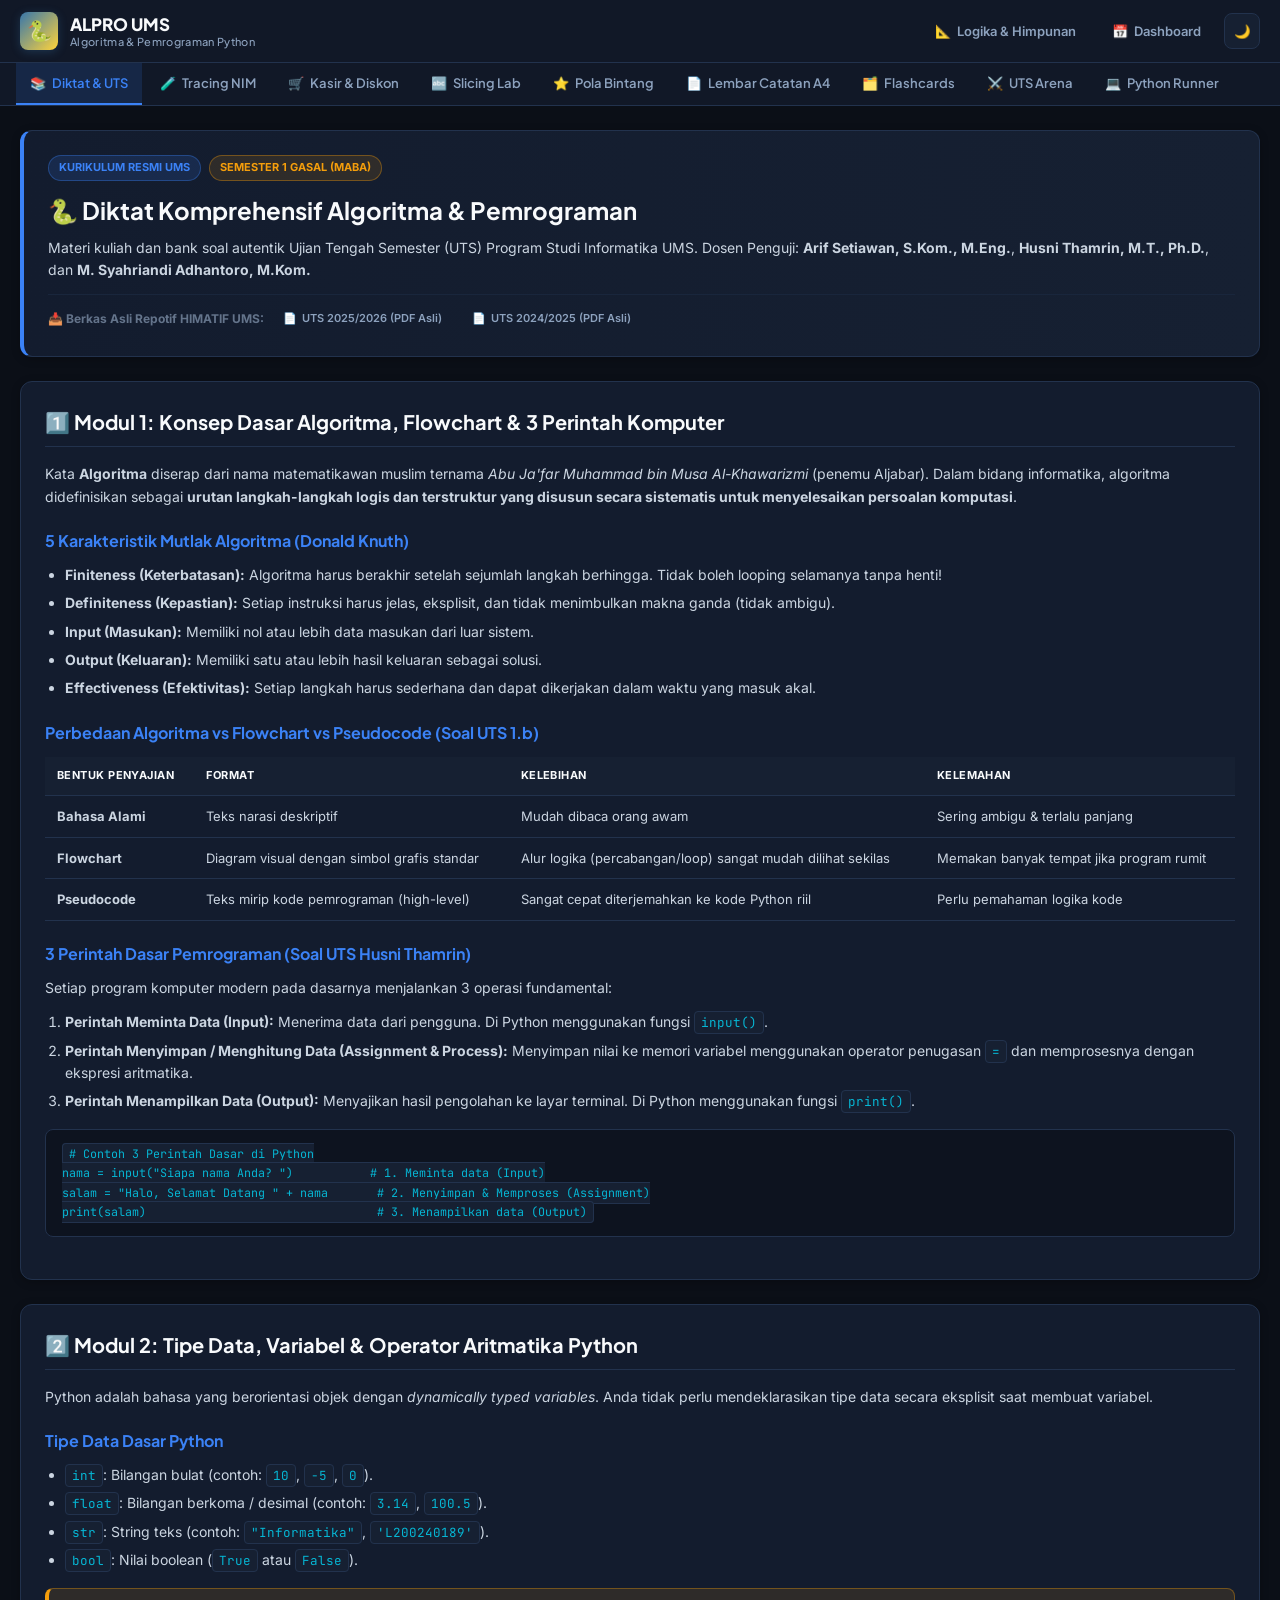
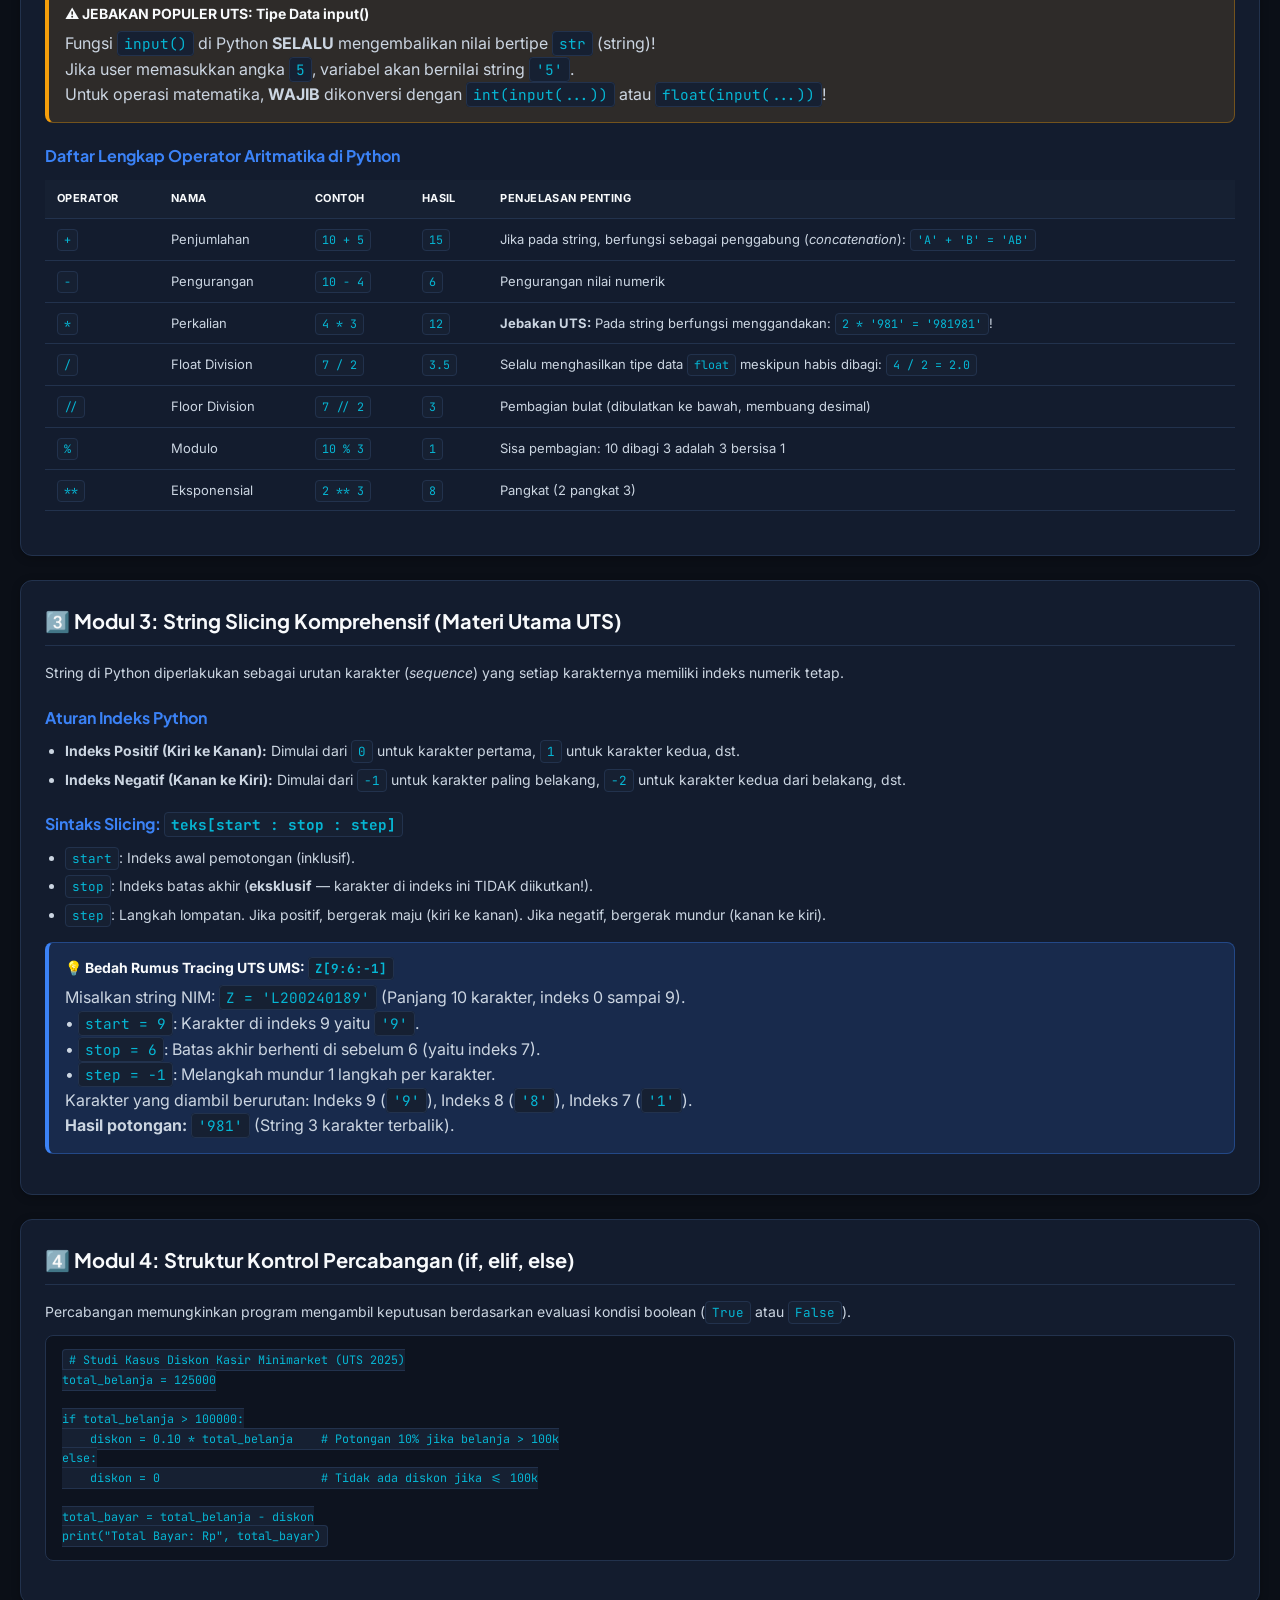
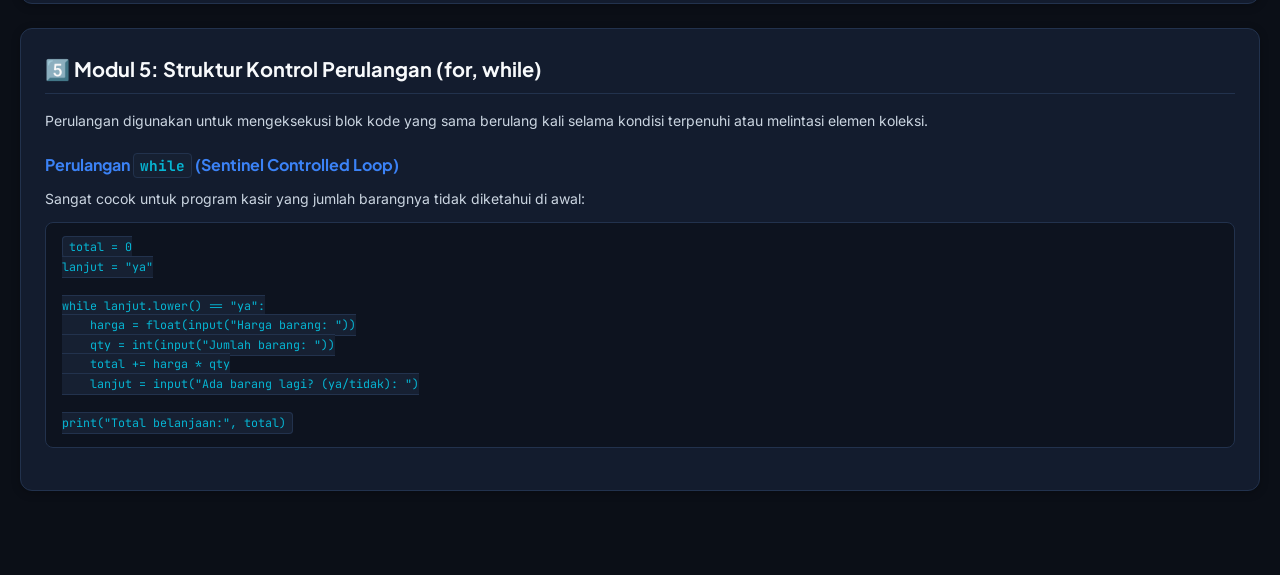
==== commit 19f21ce8: "feat: perbarui portal alpro tanpa simulator gvr dan sinkronisasi 9 tab interaktif" ====
--- a/alpro.html
+++ b/alpro.html
@@ -15,7 +15,7 @@
       --font-heading: 'Plus Jakarta Sans', -apple-system, sans-serif;
       --font-mono: 'JetBrains Mono', monospace;
 
-      /* Dark Mode (Cyber-Academic Python Palette) */
+      /* Dark Mode Palette (Cyber-Academic) */
       --bg-page: #0b0f17;
       --bg-surface: #111827;
       --bg-surface-elevated: #162032;
@@ -34,6 +34,9 @@
       --primary-light: rgba(59, 130, 246, 0.15);
       --primary-border: rgba(59, 130, 246, 0.35);
 
+      --py-blue: #3776ab;
+      --py-yellow: #ffd43b;
+
       --accent-emerald: #10b981;
       --emerald-bg: rgba(16, 185, 129, 0.12);
       --emerald-border: rgba(16, 185, 129, 0.35);
@@ -49,10 +52,6 @@
       --accent-cyan: #06b6d4;
       --cyan-bg: rgba(6, 182, 212, 0.12);
       --cyan-border: rgba(6, 182, 212, 0.35);
-
-      --accent-purple: #a855f7;
-      --purple-bg: rgba(168, 85, 247, 0.12);
-      --purple-border: rgba(168, 85, 247, 0.35);
 
       --radius-sm: 8px;
       --radius-md: 12px;
@@ -97,10 +96,6 @@
       --accent-cyan: #0891b2;
       --cyan-bg: #ecfeff;
       --cyan-border: #a5f3fc;
-
-      --accent-purple: #9333ea;
-      --purple-bg: #faf5ff;
-      --purple-border: #e9d5ff;
 
       --shadow-sm: 0 1px 3px rgba(0, 0, 0, 0.06);
       --shadow-md: 0 4px 14px rgba(0, 0, 0, 0.08);
@@ -117,7 +112,7 @@
       flex-direction: column;
     }
 
-    /* Top Navigation Bar */
+    /* Top Navigation Header */
     .top-header {
       background: var(--bg-surface);
       border-bottom: 1px solid var(--border-color);
@@ -190,11 +185,6 @@
       color: var(--text-main);
       background: var(--bg-hover);
       border-color: var(--border-color);
-    }
-    .nav-link-btn.active {
-      color: var(--primary);
-      background: var(--primary-light);
-      border-color: var(--primary-border);
     }
 
     .theme-toggle-btn {
@@ -400,11 +390,6 @@
       border-color: var(--emerald-border);
       border-left-color: var(--accent-emerald);
     }
-    .callout.purple {
-      background: var(--purple-bg);
-      border-color: var(--purple-border);
-      border-left-color: var(--accent-purple);
-    }
     .callout-title {
       font-weight: 700;
       font-size: 14px;
@@ -442,8 +427,15 @@
       background: var(--bg-hover);
       border-color: var(--primary-border);
     }
-
-    /* Tracing Simulator Specifics */
+    .btn-emerald {
+      background: var(--accent-emerald);
+      color: #ffffff;
+    }
+    .btn-emerald:hover {
+      background: #059669;
+    }
+
+    /* Tracing Simulator Ruler */
     .ruler-container {
       display: flex;
       overflow-x: auto;
@@ -464,6 +456,7 @@
       padding: 6px 4px;
       font-family: var(--font-mono);
       transition: all 0.2s;
+      user-select: none;
     }
     .ruler-cell.active-slice {
       border-color: var(--accent-amber);
@@ -488,7 +481,7 @@
     .fc-wrapper {
       perspective: 1000px;
       width: 100%;
-      max-width: 600px;
+      max-width: 620px;
       margin: 20px auto;
       height: 320px;
       cursor: pointer;
@@ -541,6 +534,10 @@
       background: var(--bg-surface-elevated);
       margin-bottom: 8px;
       transition: all 0.2s;
+      cursor: pointer;
+    }
+    .flowchart-step:hover {
+      border-color: var(--primary-border);
     }
     .flowchart-step.highlight {
       border-color: var(--accent-emerald);
@@ -557,6 +554,7 @@
       border-radius: var(--radius-sm);
       background: var(--bg-surface);
       border: 1px solid var(--border-color);
+      flex-shrink: 0;
     }
 
     /* A4 Cheatsheet Printable Styles */
@@ -623,36 +621,47 @@
       font-size: 10.5px;
     }
 
-    /* Robot Grid Visualizer */
-    .robot-grid {
-      display: grid;
-      grid-template-columns: repeat(7, 44px);
-      grid-template-rows: repeat(5, 44px);
-      gap: 3px;
-      margin: 16px auto;
-      justify-content: center;
-    }
-    .robot-cell {
-      background: var(--bg-surface-elevated);
-      border: 1px solid var(--border-color);
-      border-radius: 4px;
+    /* Question Grid in UTS Arena */
+    .q-grid {
+      display: flex;
+      flex-wrap: wrap;
+      gap: 8px;
+      margin-bottom: 18px;
+    }
+    .q-grid-btn {
+      width: 38px;
+      height: 38px;
+      border-radius: var(--radius-sm);
+      font-family: var(--font-mono);
+      font-size: 13px;
+      font-weight: 700;
       display: flex;
       align-items: center;
       justify-content: center;
-      font-size: 18px;
-      position: relative;
-    }
-    .robot-cell.wall {
-      background: #334155;
-      border-color: #64748b;
-    }
-    .robot-cell.open-window {
-      border: 2px dashed var(--accent-rose);
+      cursor: pointer;
+      border: 1px solid var(--border-color);
+      background: var(--bg-surface-elevated);
+      color: var(--text-muted);
+      transition: all 0.2s;
+    }
+    .q-grid-btn:hover {
+      border-color: var(--primary);
+      color: var(--text-main);
+    }
+    .q-grid-btn.active {
+      border-color: var(--primary);
+      box-shadow: 0 0 0 2px var(--primary-border);
+      color: var(--primary);
+    }
+    .q-grid-btn.correct {
+      background: var(--emerald-bg);
+      border-color: var(--emerald-border);
+      color: var(--accent-emerald);
+    }
+    .q-grid-btn.wrong {
       background: var(--rose-bg);
-    }
-    .robot-cell.closed-window {
-      border: 2px solid var(--accent-emerald);
-      background: var(--emerald-bg);
+      border-color: var(--rose-border);
+      color: var(--accent-rose);
     }
 
     /* Print Styles */
@@ -702,17 +711,17 @@
   <!-- Top Navigation Header -->
   <header class="top-header no-print">
     <div class="header-inner">
-      <a href="alpro.html" class="brand-group">
+      <a href="index.html" class="brand-group">
         <div class="brand-logo">🐍</div>
         <div class="brand-title">
           <span>ALPRO UMS</span>
-          <span class="brand-subtitle">Algoritma & Pemrograman Python</span>
+          <span class="brand-subtitle">Algoritma &amp; Pemrograman Python</span>
         </div>
       </a>
 
       <div class="header-actions">
-        <a href="index.html" class="nav-link-btn" title="Pindah ke Portal Logika dan Himpunan">
-          <span>📐</span> Logika & Himpunan
+        <a href="https://github.com/voltakyy/materi-lohim" target="_blank" rel="noopener noreferrer" class="nav-link-btn" title="Kunjungi Portal Materi Logika dan Himpunan">
+          <span>📐</span> Logika &amp; Himpunan
         </a>
         <a href="dashboard.html" class="nav-link-btn" title="Jadwal Kuliah">
           <span>📅</span> Dashboard
@@ -724,26 +733,23 @@
     </div>
   </header>
 
-  <!-- Sub Navigation (10 Tabs) -->
+  <!-- Sub Navigation (9 Tabs Total - Fully Active & Populated) -->
   <nav class="subnav-bar no-print">
     <div class="subnav-inner">
       <button class="tab-btn active" onclick="switchTab('tab-diktat')">
-        <span>📚</span> Diktat & UTS
+        <span>📚</span> Diktat &amp; UTS
       </button>
       <button class="tab-btn" onclick="switchTab('tab-tracing')">
         <span>🧪</span> Tracing NIM
       </button>
       <button class="tab-btn" onclick="switchTab('tab-kasir')">
-        <span>🛒</span> Kasir & Diskon
+        <span>🛒</span> Kasir &amp; Diskon
       </button>
       <button class="tab-btn" onclick="switchTab('tab-slicing-lab')">
         <span>🔤</span> Slicing Lab
       </button>
       <button class="tab-btn" onclick="switchTab('tab-loop-pattern')">
         <span>⭐</span> Pola Bintang
-      </button>
-      <button class="tab-btn" onclick="switchTab('tab-gvr-robot')">
-        <span>🤖</span> Robot GvRng
       </button>
       <button class="tab-btn" onclick="switchTab('tab-hvs-cheatsheet')">
         <span>📄</span> Lembar Catatan A4
@@ -772,15 +778,25 @@
           <span style="background:var(--primary-light); color:var(--primary); border:1px solid var(--primary-border); padding:3px 10px; border-radius:var(--radius-full); font-size:11px; font-weight:700;">KURIKULUM RESMI UMS</span>
           <span style="background:var(--amber-bg); color:var(--accent-amber); border:1px solid var(--amber-border); padding:3px 10px; border-radius:var(--radius-full); font-size:11px; font-weight:700;">SEMESTER 1 GASAL (MABA)</span>
         </div>
-        <h1 style="font-size:24px; color:var(--text-main); margin-bottom:8px;">🐍 Diktat Komprehensif Algoritma & Pemrograman</h1>
+        <h1 style="font-size:24px; color:var(--text-main); margin-bottom:8px;">🐍 Diktat Komprehensif Algoritma &amp; Pemrograman</h1>
         <p style="color:var(--text-body); font-size:14px; margin-bottom:0;">
           Materi kuliah dan bank soal autentik Ujian Tengah Semester (UTS) Program Studi Informatika UMS. Dosen Penguji: <strong>Arif Setiawan, S.Kom., M.Eng.</strong>, <strong>Husni Thamrin, M.T., Ph.D.</strong>, dan <strong>M. Syahriandi Adhantoro, M.Kom.</strong>
         </p>
+        <div style="display:flex; flex-wrap:wrap; gap:8px; margin-top:12px; padding-top:10px; border-top:1px solid var(--border-subtle);">
+          <span style="font-size:12px; font-weight:700; color:var(--text-subtle); display:flex; align-items:center; gap:4px;">📥 Berkas Asli Repotif HIMATIF UMS:</span>
+          <a href="repotif_arsip_alpro/doc_213_UTS_2025_Reguler_Algoritma_dan_Pemrograman_Reguler.pdf" target="_blank" class="nav-link-btn" style="padding:4px 10px; font-size:11px; text-decoration:none; display:inline-flex; align-items:center; gap:5px;">
+            <span>📄</span> UTS 2025/2026 (PDF Asli)
+          </a>
+          <a href="repotif_arsip_alpro/doc_26_UTS_2024_Alpro_Algoritma_dan_Pemrograman.pdf" target="_blank" class="nav-link-btn" style="padding:4px 10px; font-size:11px; text-decoration:none; display:inline-flex; align-items:center; gap:5px;">
+            <span>📄</span> UTS 2024/2025 (PDF Asli)
+          </a>
+        </div>
+
       </div>
 
       <!-- MODUL 1 -->
       <article class="article-card">
-        <h2>1️⃣ Modul 1: Konsep Dasar Algoritma, Flowchart & 3 Perintah Komputer</h2>
+        <h2>1️⃣ Modul 1: Konsep Dasar Algoritma, Flowchart &amp; 3 Perintah Komputer</h2>
         <p>
           Kata <strong>Algoritma</strong> diserap dari nama matematikawan muslim ternama <em>Abu Ja'far Muhammad bin Musa Al-Khawarizmi</em> (penemu Aljabar). Dalam bidang informatika, algoritma didefinisikan sebagai <strong>urutan langkah-langkah logis dan terstruktur yang disusun secara sistematis untuk menyelesaikan persoalan komputasi</strong>.
         </p>
@@ -804,7 +820,7 @@
               <td><strong>Bahasa Alami</strong></td>
               <td>Teks narasi deskriptif</td>
               <td>Mudah dibaca orang awam</td>
-              <td>Sering ambigu & terlalu panjang</td>
+              <td>Sering ambigu &amp; terlalu panjang</td>
             </tr>
             <tr>
               <td><strong>Flowchart</strong></td>
@@ -825,7 +841,7 @@
         <p>Setiap program komputer modern pada dasarnya menjalankan 3 operasi fundamental:</p>
         <ol>
           <li><strong>Perintah Meminta Data (Input):</strong> Menerima data dari pengguna. Di Python menggunakan fungsi <code>input()</code>.</li>
-          <li><strong>Perintah Menyimpan / Menghitung Data (Assignment & Process):</strong> Menyimpan nilai ke memori variabel menggunakan operator penugasan <code>=</code> dan memprosesnya dengan ekspresi aritmatika.</li>
+          <li><strong>Perintah Menyimpan / Menghitung Data (Assignment &amp; Process):</strong> Menyimpan nilai ke memori variabel menggunakan operator penugasan <code>=</code> dan memprosesnya dengan ekspresi aritmatika.</li>
           <li><strong>Perintah Menampilkan Data (Output):</strong> Menyajikan hasil pengolahan ke layar terminal. Di Python menggunakan fungsi <code>print()</code>.</li>
         </ol>
 
@@ -837,9 +853,9 @@
 
       <!-- MODUL 2 -->
       <article class="article-card">
-        <h2>2️⃣ Modul 2: Tipe Data, Variabel & Operator Aritmatika Python</h2>
+        <h2>2️⃣ Modul 2: Tipe Data, Variabel &amp; Operator Aritmatika Python</h2>
         <p>
-          Python adalah bahasa yang berorientasi objek dengan *dynamically typed variables*. Anda tidak perlu mendeklarasikan tipe data secara eksplisit saat membuat variabel.
+          Python adalah bahasa yang berorientasi objek dengan <em>dynamically typed variables</em>. Anda tidak perlu mendeklarasikan tipe data secara eksplisit saat membuat variabel.
         </p>
 
         <h3>Tipe Data Dasar Python</h3>
@@ -878,7 +894,7 @@
       <article class="article-card">
         <h2>3️⃣ Modul 3: String Slicing Komprehensif (Materi Utama UTS)</h2>
         <p>
-          String di Python diperlakukan sebagai urutan karakter (*sequence*) yang setiap karakternya memiliki indeks numerik tetap.
+          String di Python diperlakukan sebagai urutan karakter (<em>sequence</em>) yang setiap karakternya memiliki indeks numerik tetap.
         </p>
 
         <h3>Aturan Indeks Python</h3>
@@ -950,39 +966,51 @@
     <!-- ==================== TAB 2: TRACING NIM SIMULATOR ==================== -->
     <div id="tab-tracing" class="tab-pane">
       <div class="article-card">
-        <h2>🧪 Interactive NIM Slicing & Code Tracing Simulator</h2>
-        <p>
-          Simulator ini merekonstruksi <strong>Soal No. 3 UTS 2025/2026 & Soal No. 2 UTS 2024/2025</strong> dari dosen penguji Dr. Husni Thamrin. Masukkan NIM Anda untuk melihat visualisasi pemotongan string mundur (*reverse step*) serta nilai dari variabel <code>m, n, p, q, r, s, t, u, v, w</code> secara instan!
-        </p>
-
-        <div style="background:var(--bg-surface-elevated); padding:16px; border-radius:var(--radius-sm); border:1px solid var(--border-color); margin-bottom:20px;">
+        <div style="display:flex; justify-content:space-between; align-items:center; flex-wrap:wrap; gap:12px; margin-bottom:12px;">
+          <div>
+            <h2 style="border:none; margin:0; padding:0;">🧪 Simulator Tracing NIM &amp; Evaluasi Variabel UTS</h2>
+            <p style="margin:4px 0 0; font-size:13px; color:var(--text-muted);">
+              Rekonstruksi presisi Soal No. 3 UTS 2025/2026 &amp; Soal No. 2 UTS 2024/2025 (Dr. Husni Thamrin).
+            </p>
+          </div>
+          <div style="display:flex; gap:8px;">
+            <button class="btn btn-emerald" onclick="stepForwardNimTrace()" id="btn-nim-step">
+              ▶️ Langkah Demi Langkah (Step)
+            </button>
+            <button class="btn btn-outline" onclick="resetNimStepper()">
+              🔄 Reset
+            </button>
+          </div>
+        </div>
+
+        <div style="background:var(--bg-surface-elevated); padding:16px; border-radius:var(--radius-sm); border:1px solid var(--border-color); margin-bottom:18px;">
           <label style="display:block; font-size:13px; font-weight:700; color:var(--text-main); margin-bottom:6px;">
             Masukkan NIM Mahasiswa Informatika UMS:
           </label>
           <div style="display:flex; gap:10px; flex-wrap:wrap;">
-            <input type="text" id="input-nim" value="L200240189" maxlength="10" 
+            <input type="text" id="input-nim" value="L200240189" maxlength="10" oninput="runNimTracing()"
               style="padding:10px 14px; font-family:var(--font-mono); font-size:16px; font-weight:700; background:var(--bg-surface); color:var(--text-main); border:1px solid var(--primary-border); border-radius:var(--radius-sm); flex:1; min-width:200px;">
             <button class="btn btn-primary" onclick="runNimTracing()">
-              ⚡ Jalankan Tracing Kode
+              ⚡ Evaluasi Penuh
             </button>
-            <button class="btn btn-outline" onclick="setPresetNim('L200240010')">
-              NIM Contoh 1
-            </button>
-            <button class="btn btn-outline" onclick="setPresetNim('L200240123')">
-              NIM Contoh 2
-            </button>
-          </div>
-          <div style="font-size:12px; color:var(--text-muted); margin-top:6px;">
-            *Panjang NIM UMS harus 10 karakter (contoh: <code>L200240189</code>).
+            <button class="btn btn-outline" onclick="setPresetNim('L200240010')">NIM 010</button>
+            <button class="btn btn-outline" onclick="setPresetNim('L200240123')">NIM 123</button>
+            <button class="btn btn-outline" onclick="setPresetNim('L200240999')">NIM 999</button>
           </div>
         </div>
 
         <!-- VISUAL STRING RULER -->
-        <h3 style="font-size:15px; margin-bottom:4px;">📏 Visualisasi Pengindeksan String NIM (<code>Z</code>)</h3>
+        <h3 style="font-size:15px; margin-bottom:4px;">📏 Penggaris Indeks Karakter String NIM (<code>Z</code>)</h3>
         <div id="ruler-display" class="ruler-container"></div>
 
+        <!-- STEPPER STATUS ALERT -->
+        <div id="stepper-alert-box" class="callout info" style="display:none; margin:14px 0;">
+          <div class="callout-title" id="stepper-title">Langkah Eksekusi:</div>
+          <div id="stepper-desc" style="font-size:13.5px; line-height:1.6;"></div>
+        </div>
+
         <!-- CODE & RESULT GRID -->
-        <div style="display:grid; grid-template-columns:repeat(auto-fit, minmax(320px, 1fr)); gap:20px; margin-top:20px;">
+        <div style="display:grid; grid-template-columns:repeat(auto-fit, minmax(320px, 1fr)); gap:20px; margin-top:16px;">
           <div>
             <h3 style="font-size:15px; margin-bottom:8px;">📜 Kode Soal Asli UTS UMS:</h3>
             <pre><code id="code-snippet-box">Z = 'L200240189'
@@ -1015,12 +1043,24 @@
     <!-- ==================== TAB 3: KASIR & FLOWCHART ==================== -->
     <div id="tab-kasir" class="tab-pane">
       <div class="article-card">
-        <h2>🛒 Simulator Kasir Minimarket & Alur Flowchart (Soal No. 2 UTS)</h2>
-        <p>
-          Simulasikan sistem transaksi kasir sesuai soal UTS: kasir menginput harga dan jumlah barang, sistem mengakumulasikan total belanja, dan jika total lebih dari <strong>Rp 100.000</strong> diberikan diskon <strong>10%</strong>.
-        </p>
-
-        <div style="display:grid; grid-template-columns:repeat(auto-fit, minmax(300px, 1fr)); gap:24px; margin-top:20px;">
+        <div style="display:flex; justify-content:space-between; align-items:center; flex-wrap:wrap; gap:12px; margin-bottom:12px;">
+          <div>
+            <h2 style="border:none; margin:0; padding:0;">🛒 Simulator Kasir Minimarket &amp; Alur Flowchart (Soal No. 2 UTS)</h2>
+            <p style="margin:4px 0 0; font-size:13px; color:var(--text-muted);">
+              Sistem kasir dinamis: input barang, hitung subtotal, diskon 10% jika &gt; Rp 100.000, dan animasi flowchart interaktif!
+            </p>
+          </div>
+          <div style="display:flex; gap:8px;">
+            <button class="btn btn-emerald" onclick="animateFlowchartExecution()">
+              ▶️ Simulasikan Eksekusi Alur
+            </button>
+            <button class="btn btn-outline" onclick="copyReceiptText()">
+              📋 Salin Teks Struk
+            </button>
+          </div>
+        </div>
+
+        <div style="display:grid; grid-template-columns:repeat(auto-fit, minmax(300px, 1fr)); gap:24px; margin-top:16px;">
           <div style="background:var(--bg-surface-elevated); padding:18px; border-radius:var(--radius-sm); border:1px solid var(--border-color);">
             <h3 style="margin-top:0; color:var(--text-main);">➕ Input Transaksi Barang</h3>
             <div style="display:flex; flex-direction:column; gap:12px; margin-top:12px;">
@@ -1043,7 +1083,7 @@
                   🛒 Tambah Barang
                 </button>
                 <button class="btn btn-outline" onclick="resetKasirCart()">
-                  🔄 Reset
+                  🔄 Reset Keranjang
                 </button>
               </div>
             </div>
@@ -1073,37 +1113,38 @@
 
           <!-- FLOWCHART STEPS VISUALIZER -->
           <div>
-            <h3 style="margin-top:0;">🗺️ Alur Flowchart Eksekusi Sistem Kasir</h3>
+            <h3 style="margin-top:0;">🗺️ Alur Flowchart Eksekusi Sistem Kasir (Interaktif)</h3>
+            <p style="font-size:12.5px; color:var(--text-muted); margin-bottom:10px;">Klik setiap tahapan di bawah untuk melihat aksi logikanya:</p>
             <div id="flowchart-steps-container">
-              <div class="flowchart-step" id="fc-step-1">
+              <div class="flowchart-step" id="fc-step-1" onclick="highlightFlowchartStep(1)">
                 <div class="fc-shape-badge">🟢</div>
                 <div><strong>1. Mulai (Terminator)</strong>: Program kasir dijalankan. Inisialisasi <code>total = 0</code>.</div>
               </div>
-              <div class="flowchart-step" id="fc-step-2">
+              <div class="flowchart-step" id="fc-step-2" onclick="highlightFlowchartStep(2)">
                 <div class="fc-shape-badge">📥</div>
                 <div><strong>2. Input Barang (I/O)</strong>: Menerima masukan <code>harga</code> dan <code>jumlah</code>.</div>
               </div>
-              <div class="flowchart-step" id="fc-step-3">
+              <div class="flowchart-step" id="fc-step-3" onclick="highlightFlowchartStep(3)">
                 <div class="fc-shape-badge">⚙️</div>
                 <div><strong>3. Akumulasi (Proses)</strong>: <code>subtotal = harga * jumlah</code> &rarr; <code>total += subtotal</code>.</div>
               </div>
-              <div class="flowchart-step" id="fc-step-4">
+              <div class="flowchart-step" id="fc-step-4" onclick="highlightFlowchartStep(4)">
                 <div class="fc-shape-badge">❓</div>
-                <div><strong>4. Perulangan (Decision)</strong>: Ada barang lain yang dibeli? (Ya/Tidak).</div>
+                <div><strong>4. Perulangan (Decision)</strong>: Ada barang lain yang dibeli? (Ya / Tidak).</div>
               </div>
-              <div class="flowchart-step" id="fc-step-5">
+              <div class="flowchart-step" id="fc-step-5" onclick="highlightFlowchartStep(5)">
                 <div class="fc-shape-badge">💎</div>
-                <div><strong>5. Percabangan Diskon (Decision)</strong>: Apakah <code>total > 100.000</code>?</div>
+                <div><strong>5. Percabangan Diskon (Decision)</strong>: Apakah <code>total &gt; 100.000</code>?</div>
               </div>
-              <div class="flowchart-step" id="fc-step-6">
+              <div class="flowchart-step" id="fc-step-6" onclick="highlightFlowchartStep(6)">
                 <div class="fc-shape-badge">🏷️</div>
                 <div><strong>6. Hitung Diskon (Proses)</strong>: Jika Ya &rarr; <code>diskon = 10% * total</code>. Jika Tidak &rarr; <code>diskon = 0</code>.</div>
               </div>
-              <div class="flowchart-step" id="fc-step-7">
+              <div class="flowchart-step" id="fc-step-7" onclick="highlightFlowchartStep(7)">
                 <div class="fc-shape-badge">🖨️</div>
-                <div><strong>7. Cetak Struk (I/O)</strong>: Tampilkan rincian total dan kembalian.</div>
+                <div><strong>7. Cetak Struk (I/O)</strong>: Tampilkan rincian subtotal, diskon, dan total bayar.</div>
               </div>
-              <div class="flowchart-step" id="fc-step-8">
+              <div class="flowchart-step" id="fc-step-8" onclick="highlightFlowchartStep(8)">
                 <div class="fc-shape-badge">🔴</div>
                 <div><strong>8. Selesai (Terminator)</strong>: Transaksi berhasil tuntas.</div>
               </div>
@@ -1117,10 +1158,17 @@
     <!-- ==================== TAB 4: DYNAMIC SLICING LAB ==================== -->
     <div id="tab-slicing-lab" class="tab-pane">
       <div class="article-card">
-        <h2>🔤 Dynamic String Slicing Sandbox & Palindrome Lab</h2>
-        <p>
-          Eksperimen pemotongan string Python secara visual dan bebas! Ketik teks apapun, atur slider <code>start</code>, <code>stop</code>, dan <code>step</code>, lalu amati highlight pemotongan indeks dan deteksi palindrom secara instan.
-        </p>
+        <div style="display:flex; justify-content:space-between; align-items:center; flex-wrap:wrap; gap:12px; margin-bottom:12px;">
+          <div>
+            <h2 style="border:none; margin:0; padding:0;">🔤 Dynamic String Slicing Sandbox &amp; Palindrome Lab</h2>
+            <p style="margin:4px 0 0; font-size:13px; color:var(--text-muted);">
+              Eksperimen pemotongan string Python untuk sembarang kata dengan slider interaktif dan deteksi otomatis palindrom!
+            </p>
+          </div>
+          <button class="btn btn-emerald" onclick="startSlicingGame()">
+            🎯 Mainkan Tantangan Tebak Slicing
+          </button>
+        </div>
 
         <!-- INPUT CUSTOM TEXT -->
         <div style="background:var(--bg-surface-elevated); padding:16px; border-radius:var(--radius-sm); border:1px solid var(--border-color); margin-bottom:16px;">
@@ -1131,6 +1179,7 @@
               <button class="btn btn-outline" onclick="setSlicingPreset('KASUR RUSAK', null, null, -1)" style="font-size:11px; padding:3px 8px;">KASUR RUSAK (Palindrom)</button>
               <button class="btn btn-outline" onclick="setSlicingPreset('L200240189', 9, 6, -1)" style="font-size:11px; padding:3px 8px;">UTS NIM [9:6:-1]</button>
               <button class="btn btn-outline" onclick="setSlicingPreset('SURAKARTA', null, null, -1)" style="font-size:11px; padding:3px 8px;">Balik [::-1]</button>
+              <button class="btn btn-outline" onclick="setSlicingPreset('RADAR', null, null, -1)" style="font-size:11px; padding:3px 8px;">RADAR</button>
             </div>
           </div>
           <input type="text" id="slice-custom-text" value="INFORMATIKA SURAKARTA" oninput="updateSlicingLab()" 
@@ -1171,34 +1220,62 @@
         <div style="display:grid; grid-template-columns:repeat(auto-fit, minmax(280px, 1fr)); gap:16px; margin-top:16px;">
           <div style="background:var(--bg-surface); border:1px solid var(--border-color); padding:14px; border-radius:var(--radius-sm);">
             <div style="font-size:11px; font-weight:700; color:var(--text-muted); text-transform:uppercase; margin-bottom:6px;">Ekspresi Slicing Python:</div>
-            <code id="slice-syntax-preview" style="display:block; font-size:15px; font-weight:700; color:var(--accent-cyan); margin-bottom:10px;">teks[0:11:1]</code>
+            <code id="slice-syntax-preview" style="display:block; font-size:16px; font-weight:700; color:var(--accent-cyan); margin-bottom:10px;">teks[0:11:1]</code>
             <div style="display:flex; gap:8px;">
-              <span id="palindrome-badge" style="display:none; font-size:11.5px; font-weight:700; padding:3px 10px; border-radius:var(--radius-full); background:var(--emerald-bg); color:var(--accent-emerald); border:1px solid var(--emerald-border);">
-                ✨ Palindrom!
+              <span id="palindrome-badge" style="display:none; font-size:12px; font-weight:700; padding:4px 12px; border-radius:var(--radius-full); background:var(--emerald-bg); color:var(--accent-emerald); border:1px solid var(--emerald-border);">
+                ✨ Palindrom Sempurna!
               </span>
-              <span id="slice-length-badge" style="font-size:11.5px; font-weight:600; padding:3px 10px; border-radius:var(--radius-full); background:var(--bg-surface-elevated); color:var(--text-muted); border:1px solid var(--border-color);">
+              <span id="slice-length-badge" style="font-size:12px; font-weight:600; padding:4px 12px; border-radius:var(--radius-full); background:var(--bg-surface-elevated); color:var(--text-muted); border:1px solid var(--border-color);">
                 Panjang: 11 Karakter
               </span>
             </div>
           </div>
 
           <div style="background:var(--bg-surface); border:1px solid var(--border-color); padding:14px; border-radius:var(--radius-sm);">
-            <div style="font-size:11px; font-weight:700; color:var(--text-muted); text-transform:uppercase; margin-bottom:6px;">Hasil Pemotongan:</div>
+            <div style="font-size:11px; font-weight:700; color:var(--text-muted); text-transform:uppercase; margin-bottom:6px;">Hasil Pemotongan (Sub-string):</div>
             <div id="slice-result-text" style="font-family:var(--font-mono); font-size:20px; font-weight:800; color:var(--accent-emerald); word-break:break-all;">
               INFORMATIKA
             </div>
           </div>
         </div>
+
+        <!-- SLICING CHALLENGE MODAL / BOX -->
+        <div id="slice-challenge-box" class="callout purple" style="display:none; margin-top:20px;">
+          <div class="callout-title" style="display:flex; justify-content:space-between;">
+            <span>🎯 Tantangan Tebak Slicing:</span>
+            <span id="challenge-score-badge" style="font-size:12px; color:var(--accent-emerald);">Skor: 0</span>
+          </div>
+          <div id="challenge-question-text" style="font-size:14px; margin:6px 0 10px;"></div>
+          <div style="display:flex; gap:10px; flex-wrap:wrap;">
+            <input type="text" id="challenge-answer-input" placeholder="Ketik ekspresi slicing, misal: [0:5]..." style="padding:8px 12px; background:var(--bg-surface); color:var(--text-main); border:1px solid var(--border-color); border-radius:4px; font-family:var(--font-mono); flex:1;">
+            <button class="btn btn-primary" onclick="submitSliceChallenge()">Kirim Jawaban</button>
+            <button class="btn btn-outline" onclick="nextSliceChallenge()">Ganti Soal</button>
+          </div>
+          <div id="challenge-feedback" style="margin-top:8px; font-size:13px; font-weight:600;"></div>
+        </div>
+
       </div>
     </div>
 
     <!-- ==================== TAB 5: POLA BINTANG & NESTED LOOP ==================== -->
     <div id="tab-loop-pattern" class="tab-pane">
       <div class="article-card">
-        <h2>⭐ Visual Nested Loop & Generator Pola Bintang</h2>
-        <p>
-          Materi penting pemrograman dasar: Visualisasikan bagaimana dua perulangan bersarang (*nested loops*) membentuk pola segitiga, piramida, dan matriks baris-kolom dengan kode Python asli!
-        </p>
+        <div style="display:flex; justify-content:space-between; align-items:center; flex-wrap:wrap; gap:12px; margin-bottom:12px;">
+          <div>
+            <h2 style="border:none; margin:0; padding:0;">⭐ Visual Nested Loop &amp; Generator Pola Bentuk</h2>
+            <p style="margin:4px 0 0; font-size:13px; color:var(--text-muted);">
+              Pahami alur perulangan bersarang <code>outer loop (baris)</code> dan <code>inner loop (kolom)</code> dengan animasi baris demi baris!
+            </p>
+          </div>
+          <div style="display:flex; gap:8px;">
+            <button class="btn btn-emerald" onclick="animatePatternPrinting()">
+              ▶️ Animasi Cetak Baris demi Baris
+            </button>
+            <button class="btn btn-outline" onclick="copyPatternCode()">
+              📋 Salin Kode Python
+            </button>
+          </div>
+        </div>
 
         <!-- CONTROLS -->
         <div style="display:grid; grid-template-columns:repeat(auto-fit, minmax(220px, 1fr)); gap:14px; background:var(--bg-surface-elevated); padding:16px; border-radius:var(--radius-sm); border:1px solid var(--border-color); margin-bottom:16px;">
@@ -1237,14 +1314,12 @@
 
         <!-- PATTERN & CODE DISPLAY -->
         <div style="display:grid; grid-template-columns:repeat(auto-fit, minmax(320px, 1fr)); gap:20px;">
-          <!-- VISUAL CANVAS -->
           <div>
             <h3 style="margin-top:0; font-size:15px;">🎨 Visualisasi Hasil Pola:</h3>
             <div id="pattern-display-box" style="background:#090d16; border:1px solid var(--border-color); border-radius:var(--radius-sm); padding:20px; font-family:var(--font-mono); font-size:17px; line-height:1.4; color:var(--py-yellow); min-height:220px; white-space:pre; display:flex; align-items:center; justify-content:center; text-shadow:0 0 10px rgba(255, 212, 59, 0.3);">
             </div>
           </div>
 
-          <!-- PYTHON CODE EXPLANATION -->
           <div>
             <h3 style="margin-top:0; font-size:15px;">📜 Kode Python &amp; Logika Nested Loop:</h3>
             <pre><code id="pattern-code-box"></code></pre>
@@ -1254,62 +1329,14 @@
       </div>
     </div>
 
-    <!-- ==================== TAB 6: ROBOT GVRNG SIMULATOR ==================== -->
-    <div id="tab-gvr-robot" class="tab-pane">
-      <div class="article-card">
-        <h2>🤖 Simulator Praktikum Guido van Robot (GvRng UTS 2024)</h2>
-        <p>
-          Berdasarkan **Soal UTS Praktikum Alpro (Doc #28)**: Robot penjaga gedung bertugas mengelilingi ruangan berukuran <strong>7 x 5</strong> dan menutup setiap sisi jendela/pintu yang terbuka dengan meletakkan <code>beeper (1)</code>.
-        </p>
-
-        <div style="display:grid; grid-template-columns:repeat(auto-fit, minmax(300px, 1fr)); gap:20px; margin-top:16px;">
-          <!-- ROBOT CANVAS -->
-          <div style="background:var(--bg-surface-elevated); padding:16px; border-radius:var(--radius-sm); border:1px solid var(--border-color); text-align:center;">
-            <div style="font-size:12px; font-weight:700; color:var(--text-muted); margin-bottom:8px;">
-              DENAH RUANG 7 x 5 (GvRng World)
-            </div>
-            
-            <div id="robot-grid-canvas" class="robot-grid"></div>
-
-            <div style="display:flex; justify-content:center; gap:8px; margin-top:12px; flex-wrap:wrap;">
-              <button class="btn btn-primary" onclick="robotStepMove()">Maju (move)</button>
-              <button class="btn btn-outline" onclick="robotTurnLeft()">Belok Kiri (turnleft)</button>
-              <button class="btn btn-outline" onclick="robotPutBeeper()">Taruh Beeper</button>
-              <button class="btn btn-outline" onclick="runAutoRobotSolve()">⚡ Auto Selesaikan Soal</button>
-              <button class="btn btn-outline" onclick="resetRobotGrid()">🔄 Reset</button>
-            </div>
-          </div>
-
-          <!-- LOG & SOAL PENJELASAN -->
-          <div>
-            <h3 style="margin-top:0; font-size:15px;">📋 Perintah Soal Praktikum:</h3>
-            <div class="callout info" style="margin-top:0;">
-              Robot berdiri membelakangi dinding di posisi <code>(3, 1)</code> menghadap ke Utara. Jika mendeteksi celah dinding terbuka (jendela/pintu), robot meletakkan beeper pada celah tersebut hingga seluruh ruangan tertutup rapat.
-            </div>
-
-            <h4 style="font-size:13px; color:var(--text-muted); margin-bottom:6px;">Status Robot Saat Ini:</h4>
-            <div id="robot-status-box" style="background:var(--bg-surface); padding:10px 14px; border-radius:var(--radius-sm); border:1px solid var(--border-color); font-family:var(--font-mono); font-size:12.5px; line-height:1.6;">
-              Posisi: (3, 1) | Arah: UTARA (▲) | Beeper Tertaruh: 0 / 4
-            </div>
-
-            <h4 style="font-size:13px; color:var(--text-muted); margin:12px 0 6px;">Log Eksekusi:</h4>
-            <div id="robot-terminal-log" style="background:#090d16; border:1px solid var(--border-color); border-radius:var(--radius-sm); padding:10px 12px; font-family:var(--font-mono); font-size:11.5px; color:#38bdf8; height:110px; overflow-y:auto;">
-[Simulator GvRng Siap]
-            </div>
-          </div>
-        </div>
-
-      </div>
-    </div>
-
-    <!-- ==================== TAB 7: HVS A4 CHEATSHEET GENERATOR ==================== -->
+    <!-- ==================== TAB 6: HVS A4 CHEATSHEET GENERATOR ==================== -->
     <div id="tab-hvs-cheatsheet" class="tab-pane">
       <div class="article-card no-print">
         <div style="display:flex; justify-content:space-between; align-items:center; flex-wrap:wrap; gap:12px;">
           <div>
             <h2 style="border:none; margin:0; padding:0;">📄 Generator Lembar Catatan HVS A4 Resmi UTS</h2>
             <p style="margin:4px 0 0; font-size:13px; color:var(--text-muted);">
-              Sesuai instruksi resmi UTS 2024/2025: <em>"Mahasiswa diperkenankan membawa catatan pada selembar kertas HVS A4 tulisan tangan/cetak"</em>.
+              Sesuai instruksi resmi UTS UMS: <em>"Mahasiswa diperkenankan membawa catatan pada selembar kertas HVS A4"</em>.
             </p>
           </div>
           <button class="btn btn-primary" onclick="window.print()">
@@ -1321,6 +1348,11 @@
           <input type="text" id="hvs-input-name" placeholder="Nama Mahasiswa..." value="Muhammad Rizky Prasetya" oninput="updateHvsSheet()" style="padding:6px 10px; font-size:13px; background:var(--bg-surface); color:var(--text-main); border:1px solid var(--border-color); border-radius:4px; flex:1;">
           <input type="text" id="hvs-input-nim" placeholder="NIM..." value="L200240189" oninput="updateHvsSheet()" style="padding:6px 10px; font-size:13px; background:var(--bg-surface); color:var(--text-main); border:1px solid var(--border-color); border-radius:4px; width:150px;">
           <input type="text" id="hvs-input-class" placeholder="Kelas..." value="Informatika Kelas B" oninput="updateHvsSheet()" style="padding:6px 10px; font-size:13px; background:var(--bg-surface); color:var(--text-main); border:1px solid var(--border-color); border-radius:4px; width:150px;">
+        </div>
+
+        <div style="margin-top:12px;">
+          <label style="font-size:12px; font-weight:700; color:var(--text-muted); display:block; margin-bottom:4px;">Catatan Kustom Tambahan:</label>
+          <textarea id="hvs-custom-textarea" rows="2" placeholder="Ketik catatan pribadi tambahan di sini (akan otomatis muncul di lembar cetak A4)..." oninput="updateHvsSheet()" style="width:100%; padding:8px 12px; font-size:12px; background:var(--bg-surface); color:var(--text-main); border:1px solid var(--border-color); border-radius:4px; resize:vertical;"></textarea>
         </div>
       </div>
 
@@ -1429,13 +1461,22 @@
       </div>
     </div>
 
-    <!-- ==================== TAB 8: FLASHCARDS ==================== -->
+    <!-- ==================== TAB 7: FLASHCARDS (25+ KARTU) ==================== -->
     <div id="tab-flashcards" class="tab-pane">
       <div class="article-card" style="text-align:center;">
-        <h2>🗂️ Flashcards Hafalan Konsep Kritis Alpro (20 Kartu)</h2>
-        <p style="max-width:600px; margin:0 auto 16px;">
-          Klik kartu untuk membalik (Flip 3D). Uji pemahaman Anda tentang sintaksis, jebakan operator, dan konsep teoritis UTS.
+        <h2>🗂️ Flashcards Hafalan Konsep Kritis Alpro (25 Kartu)</h2>
+        <p style="max-width:600px; margin:0 auto 12px;">
+          Pilih filter kategori di bawah atau gunakan keyboard: <strong>Panah Kiri/Kanan</strong> untuk navigasi, dan <strong>Spasi</strong> untuk membalik kartu (Flip 3D)!
         </p>
+
+        <!-- CATEGORY FILTERS -->
+        <div style="display:flex; justify-content:center; gap:6px; flex-wrap:wrap; margin-bottom:16px;">
+          <button class="btn btn-primary" onclick="filterCards('ALL')" id="fc-btn-ALL" style="font-size:12px; padding:4px 10px;">Semua (25)</button>
+          <button class="btn btn-outline" onclick="filterCards('Operator')" id="fc-btn-Operator" style="font-size:12px; padding:4px 10px;">Operator &amp; Tipe Data</button>
+          <button class="btn btn-outline" onclick="filterCards('Slicing')" id="fc-btn-Slicing" style="font-size:12px; padding:4px 10px;">String &amp; Slicing</button>
+          <button class="btn btn-outline" onclick="filterCards('Percabangan')" id="fc-btn-Percabangan" style="font-size:12px; padding:4px 10px;">Percabangan &amp; Kasir</button>
+          <button class="btn btn-outline" onclick="filterCards('Jebakan')" id="fc-btn-Jebakan" style="font-size:12px; padding:4px 10px;">⚠️ Jebakan UTS</button>
+        </div>
 
         <!-- FLASHCARD 3D COMPONENT -->
         <div class="fc-wrapper" onclick="toggleCardFlip()">
@@ -1443,13 +1484,13 @@
             <div class="fc-face fc-front">
               <div style="display:flex; justify-content:space-between; align-items:center;">
                 <span id="fc-topic" style="font-size:11px; font-weight:700; color:var(--primary); text-transform:uppercase; letter-spacing:0.04em;">Topik</span>
-                <span id="fc-counter" style="font-size:11px; color:var(--text-muted); font-family:var(--font-mono);">1 / 20</span>
+                <span id="fc-counter" style="font-size:11px; color:var(--text-muted); font-family:var(--font-mono);">1 / 25</span>
               </div>
               <div id="fc-front-text" style="font-size:18px; font-weight:700; line-height:1.5; color:var(--text-main); margin:auto 0;">
                 Pertanyaan Kartu
               </div>
               <div style="font-size:11.5px; color:var(--text-muted);">
-                🔄 Ketuk kartu untuk melihat jawaban
+                🔄 Ketuk kartu atau tekan [Spasi] untuk melihat jawaban
               </div>
             </div>
             <div class="fc-face fc-back">
@@ -1461,7 +1502,7 @@
                 Penjelasan jawaban...
               </div>
               <div style="font-size:11.5px; color:var(--text-muted); text-align:center;">
-                Ketuk lagi untuk kembali ke depan
+                Ketuk lagi untuk kembali ke pertanyaan
               </div>
             </div>
           </div>
@@ -1475,26 +1516,32 @@
       </div>
     </div>
 
-    <!-- ==================== TAB 9: UTS EXAM ARENA ==================== -->
+    <!-- ==================== TAB 8: UTS EXAM ARENA (15 SOAL ASLI) ==================== -->
     <div id="tab-arena" class="tab-pane">
       <div class="article-card">
         <div style="display:flex; justify-content:space-between; align-items:center; flex-wrap:wrap; gap:12px; border-bottom:1px solid var(--border-color); padding-bottom:14px; margin-bottom:18px;">
           <div>
-            <h2 style="border:none; margin:0; padding:0;">⚔️ UTS Exam Arena (Bank Soal Asli UMS)</h2>
-            <p style="margin:4px 0 0; font-size:13px; color:var(--text-muted);">Simulasi ujian 90 menit dengan skor real-time dan evaluasi jawaban otomatis.</p>
+            <h2 style="border:none; margin:0; padding:0;">⚔️ UTS Exam Arena (15 Bank Soal Asli UMS)</h2>
+            <p style="margin:4px 0 0; font-size:13px; color:var(--text-muted);">Simulasi ujian 90 menit lengkap dengan kisi-kisi NIM Ganjil vs NIM Genap.</p>
           </div>
           <div style="display:flex; align-items:center; gap:12px;">
             <div style="font-family:var(--font-mono); font-size:15px; font-weight:700; background:var(--bg-surface-elevated); padding:6px 12px; border-radius:var(--radius-sm); border:1px solid var(--border-color);" id="exam-timer">
               ⏱️ 90:00
             </div>
             <button class="btn btn-outline" onclick="toggleTimer()" id="btn-timer-toggle">Pause</button>
-          </div>
-        </div>
-
-        <div style="background:var(--bg-surface-elevated); height:8px; border-radius:4px; overflow:hidden; margin-bottom:20px;">
+            <button class="btn btn-emerald" onclick="finishExam()">🏁 Selesai Ujian</button>
+          </div>
+        </div>
+
+        <!-- PROGRESS BAR -->
+        <div style="background:var(--bg-surface-elevated); height:8px; border-radius:4px; overflow:hidden; margin-bottom:14px;">
           <div id="arena-progress-bar" style="background:var(--primary); width:0%; height:100%; transition:width 0.3s;"></div>
         </div>
 
+        <!-- QUESTION NUMBER GRID (1 to 15) -->
+        <div class="q-grid" id="q-nav-grid"></div>
+
+        <!-- QUESTION CONTAINER -->
         <div id="quiz-question-container"></div>
 
         <div style="display:flex; justify-content:space-between; align-items:center; margin-top:20px;">
@@ -1502,22 +1549,30 @@
           <span id="quiz-counter" style="font-size:13px; font-weight:600; color:var(--text-muted);">Soal 1 dari 15</span>
           <button class="btn btn-primary" onclick="nextQuizQuestion()" id="btn-next-quiz">Soal Berikutnya ➡️</button>
         </div>
+
+        <!-- FINAL SCORE REPORT MODAL -->
+        <div id="exam-report-box" class="callout success" style="display:none; margin-top:24px;">
+          <h3 style="margin-top:0; color:var(--accent-emerald);">🎉 RAPOR HASIL SIMULASI UTS</h3>
+          <div style="font-size:15px; line-height:1.7;" id="exam-report-details"></div>
+          <button class="btn btn-primary" onclick="restartExam()" style="margin-top:10px;">🔄 Ulangi Ujian dari Awal</button>
+        </div>
       </div>
     </div>
 
-    <!-- ==================== TAB 10: PYTHON RUNNER ==================== -->
+    <!-- ==================== TAB 9: PYTHON RUNNER ==================== -->
     <div id="tab-runner" class="tab-pane">
       <div class="article-card">
-        <h2>💻 Python Mini Runner & Live Playground</h2>
+        <h2>💻 Python Mini Runner &amp; Live Playground</h2>
         <p>
           Tulis atau pilih kode Python di bawah ini untuk melihat hasil eksekusi dan output terminal secara langsung di browser tanpa perlu install Python!
         </p>
 
         <div style="display:flex; flex-wrap:wrap; gap:8px; margin-bottom:14px;">
           <span style="font-size:12px; font-weight:700; color:var(--text-muted); align-self:center;">Preset Soal:</span>
-          <button class="btn btn-outline" onclick="loadRunnerPreset(1)" style="font-size:12px; padding:4px 10px;">Soal Tracing NIM (UTS)</button>
-          <button class="btn btn-outline" onclick="loadRunnerPreset(2)" style="font-size:12px; padding:4px 10px;">Soal Kasir Diskon Minimarket</button>
-          <button class="btn btn-outline" onclick="loadRunnerPreset(3)" style="font-size:12px; padding:4px 10px;">Slicing String & Step Negatif</button>
+          <button class="btn btn-outline" onclick="loadRunnerPreset(1)" style="font-size:12px; padding:4px 10px;">Preset 1: Tracing NIM (UTS)</button>
+          <button class="btn btn-outline" onclick="loadRunnerPreset(2)" style="font-size:12px; padding:4px 10px;">Preset 2: Kasir Diskon Minimarket</button>
+          <button class="btn btn-outline" onclick="loadRunnerPreset(3)" style="font-size:12px; padding:4px 10px;">Preset 3: Slicing String &amp; Step Negatif</button>
+          <button class="btn btn-outline" onclick="loadRunnerPreset(4)" style="font-size:12px; padding:4px 10px;">Preset 4: Pola Segitiga Bersarang</button>
         </div>
 
         <div style="display:grid; grid-template-columns:repeat(auto-fit, minmax(320px, 1fr)); gap:16px;">
@@ -1533,7 +1588,7 @@
             <div style="background:#0a0e17; border:1px solid var(--border-color); border-radius:var(--radius-sm); height:100%; min-height:280px; display:flex; flex-direction:column;">
               <div style="background:var(--bg-surface-elevated); padding:8px 12px; border-bottom:1px solid var(--border-color); font-size:11px; font-family:var(--font-mono); color:var(--text-muted); display:flex; justify-content:space-between;">
                 <span>TERMINAL OUTPUT</span>
-                <span>Python 3.12 (Browser Emulation)</span>
+                <span>Python 3.12 (Browser Engine)</span>
               </div>
               <div id="runner-terminal" style="padding:14px; font-family:var(--font-mono); font-size:13px; color:#38bdf8; overflow-y:auto; flex:1; white-space:pre-wrap; line-height:1.6;">
 [Terminal Siap. Klik 'Eksekusi Kode' untuk menjalankan program]
@@ -1565,7 +1620,6 @@
 
       if (tabId === 'tab-slicing-lab') updateSlicingLab();
       if (tabId === 'tab-loop-pattern') generatePattern();
-      if (tabId === 'tab-gvr-robot') initRobotGrid();
     }
 
     // ==========================================
@@ -1587,17 +1641,62 @@
     }
 
     // ==========================================
-    // TAB 2: TRACING NIM SIMULATOR
+    // TAB 2: TRACING NIM SIMULATOR & STEPPER
     // ==========================================
+    let nimStepIndex = 0;
+    const TRACE_STEPS = [
+      { name: 'm', expr: 'Z[9:6:-1]', desc: 'Slicing mundur 1 langkah dari indeks 9, 8, ke 7 (sebelum 6).' },
+      { name: 'n', expr: 'int(m[0])', desc: 'Ambil karakter pertama string m dan konversi menjadi bilangan bulat (int).' },
+      { name: 'p', expr: 'int(m) + 19', desc: 'Konversi string m menjadi integer, lalu jumlahkan dengan 19.' },
+      { name: 'q', expr: '15 - n', desc: 'Pengurangan nilai numerik: 15 dikurangi variabel n.' },
+      { name: 'r', expr: 'p // 10', desc: 'Floor division (pembagian bulat dibuang desimalnya).' },
+      { name: 's', expr: '2 * m', desc: '⚠️ JEBAKAN POPULER UTS: Perkalian integer dengan string menghasilkan duplikasi string!' },
+      { name: 't', expr: 'p % q', desc: 'Operasi sisa bagi (modulo) dari p dibagi q.' },
+      { name: 'u', expr: 't ** 2', desc: 'Eksponensial kuadrat (pangkat dua dari t).' },
+      { name: 'v', expr: 'p - t', desc: 'Pengurangan numerik p dikurangi t.' },
+      { name: 'w', expr: 'n < 6', desc: 'Operator perbandingan boolean (True jika n < 6, False jika tidak).' }
+    ];
+
     function setPresetNim(val) {
       document.getElementById('input-nim').value = val;
+      resetNimStepper();
       runNimTracing();
     }
 
-    function runNimTracing() {
+    function resetNimStepper() {
+      nimStepIndex = 0;
+      document.getElementById('stepper-alert-box').style.display = 'none';
+      document.getElementById('btn-nim-step').textContent = '▶️ Langkah Demi Langkah (Step)';
+      runNimTracing();
+    }
+
+    function stepForwardNimTrace() {
+      const nimInput = document.getElementById('input-nim').value.trim() || 'L200240189';
+      if (nimStepIndex >= TRACE_STEPS.length) {
+        nimStepIndex = 0;
+      }
+
+      const st = TRACE_STEPS[nimStepIndex];
+      nimStepIndex++;
+
+      document.getElementById('stepper-alert-box').style.display = 'block';
+      document.getElementById('stepper-title').textContent = `Langkah ${nimStepIndex} dari ${TRACE_STEPS.length}: Evaluasi variabel '${st.name}'`;
+      document.getElementById('stepper-desc').innerHTML = `
+        <strong>Formula:</strong> <code>${st.name} = ${st.expr}</code><br>
+        <strong>Penjelasan Dosen:</strong> ${st.desc}
+      `;
+
+      document.getElementById('btn-nim-step').textContent = nimStepIndex < TRACE_STEPS.length ? 
+        `▶️ Langkah Selanjutnya (${nimStepIndex + 1}/${TRACE_STEPS.length})` : '🔄 Mulai Ulang Stepper';
+
+      runNimTracing(nimStepIndex);
+    }
+
+    function runNimTracing(limitSteps = 99) {
       const nimInput = document.getElementById('input-nim').value.trim() || 'L200240189';
       const Z = nimInput;
 
+      // Ruler
       const ruler = document.getElementById('ruler-display');
       ruler.innerHTML = '';
       for (let i = 0; i < Z.length; i++) {
@@ -1641,7 +1740,7 @@
 v = p - t        # Hasil: ${v}
 w = n < 6        # Hasil: ${w}`;
 
-      const rows = [
+      const allRows = [
         { var: 'Z', type: 'str', val: `'${Z}'`, desc: 'Input string NIM mahasiswa (panjang 10)' },
         { var: 'm', type: 'str', val: `'${m}'`, desc: 'Slicing Z[9:6:-1] mundur indeks 9, 8, 7' },
         { var: 'n', type: 'int', val: n, desc: `int(m[0]) &rarr; karakter pertama '${m[0]}' jadi integer` },
@@ -1655,9 +1754,10 @@
         { var: 'w', type: 'bool', val: w ? 'True' : 'False', desc: `Perbandingan: apakah ${n} < 6? &rarr; ${w ? 'True' : 'False'}` }
       ];
 
+      const visibleRows = allRows.slice(0, Math.min(allRows.length, limitSteps + 1));
       const tbody = document.getElementById('tracing-tbody');
       tbody.innerHTML = '';
-      rows.forEach(row => {
+      visibleRows.forEach(row => {
         const tr = document.createElement('tr');
         tr.innerHTML = `
           <td><strong style="color:var(--accent-cyan); font-family:var(--font-mono);">${row.var}</strong></td>
@@ -1670,7 +1770,7 @@
     }
 
     // ==========================================
-    // TAB 3: KASIR SIMULATOR
+    // TAB 3: KASIR SIMULATOR & FLOWCHART ANIMATOR
     // ==========================================
     let cart = [
       { name: "Buku Catatan Pemrograman", price: 25000, qty: 5 }
@@ -1700,10 +1800,7 @@
       document.getElementById('receipt-diskon').textContent = (diskon > 0 ? '- Rp ' : 'Rp ') + diskon.toLocaleString('id-ID') + '.00';
       document.getElementById('receipt-total').textContent = 'Rp ' + totalBayar.toLocaleString('id-ID') + '.00';
 
-      document.querySelectorAll('.flowchart-step').forEach(s => s.classList.remove('highlight'));
-      document.getElementById('fc-step-3').classList.add('highlight');
-      document.getElementById('fc-step-5').classList.add('highlight');
-      document.getElementById('fc-step-6').classList.add('highlight');
+      highlightFlowchartStep(3);
     }
 
     function addKasirItem() {
@@ -1720,9 +1817,48 @@
       renderCart();
     }
 
+    function highlightFlowchartStep(stepNum) {
+      document.querySelectorAll('.flowchart-step').forEach(s => s.classList.remove('highlight'));
+      const target = document.getElementById(`fc-step-${stepNum}`);
+      if (target) target.classList.add('highlight');
+    }
+
+    function animateFlowchartExecution() {
+      let step = 1;
+      const timer = setInterval(() => {
+        highlightFlowchartStep(step);
+        step++;
+        if (step > 8) clearInterval(timer);
+      }, 500);
+    }
+
+    function copyReceiptText() {
+      const sub = document.getElementById('receipt-subtotal').textContent;
+      const diskon = document.getElementById('receipt-diskon').textContent;
+      const tot = document.getElementById('receipt-total').textContent;
+
+      let txt = "=== STRUK KASIR INFORMATIKA UMS ===\n";
+      cart.forEach((item, i) => {
+        txt += `${i+1}. ${item.name} (${item.qty}x) = Rp ${(item.price * item.qty).toLocaleString('id-ID')}\n`;
+      });
+      txt += "-----------------------------------\n";
+      txt += `Subtotal    : ${sub}\n`;
+      txt += `Diskon (10%): ${diskon}\n`;
+      txt += `TOTAL BAYAR : ${tot}\n`;
+      txt += "Terima kasih atas belanjaan Anda!";
+
+      navigator.clipboard.writeText(txt).then(() => {
+        alert("✅ Teks struk berhasil disalin ke clipboard!");
+      });
+    }
+
     // ==========================================
-    // TAB 4: DYNAMIC SLICING LAB ENGINE
+    // TAB 4: DYNAMIC SLICING LAB & MINI-CHALLENGE
     // ==========================================
+    let challengeScore = 0;
+    let currentChallengeTarget = '';
+    let currentChallengeSource = '';
+
     function setSlicingPreset(text, start, stop, step) {
       document.getElementById('slice-custom-text').value = text;
       const len = text.length;
@@ -1732,14 +1868,9 @@
       document.getElementById('slider-slice-stop').min = -len;
       document.getElementById('slider-slice-stop').max = len;
 
-      if (start !== null) document.getElementById('slider-slice-start').value = start;
-      else document.getElementById('slider-slice-start').value = 0;
-
-      if (stop !== null) document.getElementById('slider-slice-stop').value = stop;
-      else document.getElementById('slider-slice-stop').value = len;
-
-      if (step !== null) document.getElementById('slider-slice-step').value = step;
-      else document.getElementById('slider-slice-step').value = 1;
+      document.getElementById('slider-slice-start').value = start !== null ? start : 0;
+      document.getElementById('slider-slice-stop').value = stop !== null ? stop : len;
+      document.getElementById('slider-slice-step').value = step !== null ? step : 1;
 
       updateSlicingLab();
     }
@@ -1757,7 +1888,6 @@
       document.getElementById('label-slice-stop').textContent = stop;
       document.getElementById('label-slice-step').textContent = step;
 
-      // Calculate slice indices in python semantics
       const includedIndices = [];
       let actualStart = start < 0 ? Math.max(len + start, 0) : Math.min(start, len);
       let actualStop = stop < 0 ? Math.max(len + stop, 0) : Math.min(stop, len);
@@ -1771,7 +1901,6 @@
           }
         }
       } else {
-        // negative step
         let revStart = start < 0 ? len + start : Math.min(start, len - 1);
         let revStop = stop < 0 ? len + stop : stop;
         for (let i = revStart; i > revStop; i += step) {
@@ -1782,7 +1911,7 @@
         }
       }
 
-      // Render Visual Ruler
+      // Visual Ruler
       const ruler = document.getElementById('slicing-lab-ruler');
       ruler.innerHTML = '';
       for (let i = 0; i < len; i++) {
@@ -1797,15 +1926,76 @@
         ruler.appendChild(cell);
       }
 
-      // Syntax & Result
       document.getElementById('slice-syntax-preview').textContent = `teks[${start} : ${stop} : ${step}]`;
       document.getElementById('slice-result-text').textContent = resultStr || '(String Kosong)';
       document.getElementById('slice-length-badge').textContent = `Panjang: ${resultStr.length} Karakter`;
 
-      // Check Palindrome
       const cleanCheck = resultStr.replace(/\s+/g, '').toUpperCase();
       const isPalin = cleanCheck.length > 1 && cleanCheck === cleanCheck.split('').reverse().join('');
       document.getElementById('palindrome-badge').style.display = isPalin ? 'inline-block' : 'none';
+    }
+
+    function startSlicingGame() {
+      document.getElementById('slice-challenge-box').style.display = 'block';
+      challengeScore = 0;
+      nextSliceChallenge();
+    }
+
+    const CHALLENGES = [
+      { text: "INFORMATIKA", target: "FORMAT", hint: "Mulai dari 'F' (indeks 2) sampai 'T' (indeks 7)" },
+      { text: "SURAKARTA", target: "KARTA", hint: "Ambil 5 huruf terakhir" },
+      { text: "ALGORITMA", target: "ALGO", hint: "Ambil 4 huruf pertama" },
+      { text: "PYTHON", target: "NOHTYP", hint: "Balikkan kata dengan step -1" }
+    ];
+    let chIdx = 0;
+
+    function nextSliceChallenge() {
+      chIdx = (chIdx + 1) % CHALLENGES.length;
+      const c = CHALLENGES[chIdx];
+      currentChallengeSource = c.text;
+      currentChallengeTarget = c.target;
+
+      document.getElementById('challenge-question-text').innerHTML = 
+        `Diberikan teks <code>"${c.text}"</code>. Bentuklah potongan substring: <strong style="color:var(--accent-emerald); font-size:16px;">"${c.target}"</strong>.<br><small style="color:var(--text-muted);">💡 Petunjuk: ${c.hint}</small>`;
+      document.getElementById('challenge-answer-input').value = '';
+      document.getElementById('challenge-feedback').textContent = '';
+      document.getElementById('challenge-score-badge').textContent = `Skor: ${challengeScore}`;
+    }
+
+    function submitSliceChallenge() {
+      const userAns = document.getElementById('challenge-answer-input').value.trim();
+      try {
+        // Evaluate user slice syntax on currentChallengeSource
+        const clean = userAns.replace(/^s*tekss*/, '').replace(/[[]]/g, '');
+        const p = clean.split(':').map(x => x.trim() === '' ? null : parseInt(x.trim(), 10));
+        
+        let st = p[0] !== null ? p[0] : 0;
+        let sp = p[1] !== null ? p[1] : currentChallengeSource.length;
+        let step = p[2] !== null && p[2] !== undefined ? p[2] : 1;
+
+        // Apply slice
+        let res = '';
+        if (step > 0) {
+          for (let i = st; i < sp; i += step) res += currentChallengeSource[i] || '';
+        } else {
+          for (let i = (st !== null ? st : currentChallengeSource.length - 1); i > (sp !== null ? sp : -1); i += step) {
+            res += currentChallengeSource[i] || '';
+          }
+        }
+
+        if (res === currentChallengeTarget) {
+          challengeScore += 25;
+          document.getElementById('challenge-score-badge').textContent = `Skor: ${challengeScore}`;
+          document.getElementById('challenge-feedback').innerHTML = 
+            `<span style="color:var(--accent-emerald);">🎉 BENAR! Slicing menghasilkan: '${res}'. Hebat!</span>`;
+        } else {
+          document.getElementById('challenge-feedback').innerHTML = 
+            `<span style="color:var(--accent-rose);">❌ Kurang tepat. Hasil Anda: '${res}', target: '${currentChallengeTarget}'. Coba lagi!</span>`;
+        }
+      } catch (e) {
+        document.getElementById('challenge-feedback').innerHTML = 
+          `<span style="color:var(--accent-rose);">Format salah. Gunakan format misal: [2:8] atau [::-1]</span>`;
+      }
     }
 
     // ==========================================
@@ -1914,189 +2104,164 @@
       document.getElementById('pattern-code-box').textContent = pyCode;
     }
 
+    function animatePatternPrinting() {
+      const fullText = document.getElementById('pattern-display-box').textContent;
+      const lines = fullText.split('\n');
+      document.getElementById('pattern-display-box').textContent = '';
+
+      let idx = 0;
+      const timer = setInterval(() => {
+        if (idx < lines.length) {
+          document.getElementById('pattern-display-box').textContent += (idx > 0 ? '\n' : '') + lines[idx];
+          idx++;
+        } else {
+          clearInterval(timer);
+        }
+      }, 200);
+    }
+
+    function copyPatternCode() {
+      const code = document.getElementById('pattern-code-box').textContent;
+      navigator.clipboard.writeText(code).then(() => {
+        alert("✅ Kode Python pola berhasil disalin!");
+      });
+    }
+
     // ==========================================
-    // TAB 6: ROBOT GVRNG SIMULATOR
-    // ==========================================
-    let robotX = 3;
-    let robotY = 1; // 1 to 5
-    let robotDir = 0; // 0: North, 1: East, 2: South, 3: West
-    const dirIcons = ['▲', '▶', '▼', '◀'];
-    const dirNames = ['UTARA', 'TIMUR', 'SELATAN', 'BARAT'];
-
-    // Windows open at (1,3), (4,5), (6,5), (7,3)
-    const openWindows = ['1,3', '4,5', '6,5', '7,3'];
-    let beepers = [];
-
-    function initRobotGrid() {
-      const container = document.getElementById('robot-grid-canvas');
-      container.innerHTML = '';
-
-      for (let r = 5; r >= 1; r--) {
-        for (let c = 1; c <= 7; c++) {
-          const cell = document.createElement('div');
-          cell.className = 'robot-cell';
-          const posKey = `${c},${r}`;
-
-          // Check if boundary wall
-          const isBorder = (r === 1 || r === 5 || c === 1 || c === 7);
-          const isOpen = openWindows.includes(posKey);
-          const hasBeeper = beepers.includes(posKey);
-
-          if (isBorder) {
-            if (isOpen) {
-              cell.classList.add(hasBeeper ? 'closed-window' : 'open-window');
-            } else {
-              cell.classList.add('wall');
-            }
-          }
-
-          // Content
-          if (c === robotX && r === robotY) {
-            cell.innerHTML = `<span style="color:var(--accent-amber); font-weight:800;">🤖${dirIcons[robotDir]}</span>`;
-          } else if (hasBeeper) {
-            cell.innerHTML = `<span style="color:var(--accent-emerald); font-size:13px; font-weight:800;">🔘1</span>`;
-          } else if (isOpen) {
-            cell.innerHTML = `<span style="color:var(--accent-rose); font-size:11px;">🪟</span>`;
-          }
-
-          container.appendChild(cell);
-        }
-      }
-
-      document.getElementById('robot-status-box').textContent = 
-        `Posisi: (${robotX}, ${robotY}) | Arah: ${dirNames[robotDir]} (${dirIcons[robotDir]}) | Beeper Tertutup: ${beepers.length} / ${openWindows.length}`;
-    }
-
-    function logRobot(msg) {
-      const log = document.getElementById('robot-terminal-log');
-      log.textContent += '\n> ' + msg;
-      log.scrollTop = log.scrollHeight;
-    }
-
-    function robotStepMove() {
-      let nx = robotX;
-      let ny = robotY;
-      if (robotDir === 0) ny++;
-      else if (robotDir === 1) nx++;
-      else if (robotDir === 2) ny--;
-      else if (robotDir === 3) nx--;
-
-      if (nx >= 1 && nx <= 7 && ny >= 1 && ny <= 5) {
-        robotX = nx;
-        robotY = ny;
-        logRobot(`Robot move() ke (${robotX}, ${robotY})`);
-        initRobotGrid();
-      } else {
-        logRobot('⚠️ TABRAKAN DINDING! Robot tidak bisa keluar batas.');
-      }
-    }
-
-    function robotTurnLeft() {
-      robotDir = (robotDir + 3) % 4; // Turn 90 deg counter-clockwise
-      logRobot(`Robot turnleft() &rarr; menghadap ${dirNames[robotDir]}`);
-      initRobotGrid();
-    }
-
-    function robotPutBeeper() {
-      const key = `${robotX},${robotY}`;
-      if (!beepers.includes(key)) {
-        beepers.push(key);
-        logRobot(`putbeeper() di (${robotX}, ${robotY})! Jendela tertutup.`);
-      } else {
-        logRobot('Sudah ada beeper di sini.');
-      }
-      initRobotGrid();
-    }
-
-    function runAutoRobotSolve() {
-      beepers = [...openWindows];
-      logRobot('⚡ Algoritma Auto-Solve dijalankan: Seluruh 4 celah jendela gedung berhasil ditutup dengan beeper!');
-      initRobotGrid();
-    }
-
-    function resetRobotGrid() {
-      robotX = 3;
-      robotY = 1;
-      robotDir = 0;
-      beepers = [];
-      logRobot('🔄 Reset simulator robot ke posisi awal.');
-      initRobotGrid();
-    }
-
-    // ==========================================
-    // TAB 7: HVS A4 CHEATSHEET
+    // TAB 6: HVS A4 CHEATSHEET
     // ==========================================
     function updateHvsSheet() {
       document.getElementById('hvs-disp-name').textContent = document.getElementById('hvs-input-name').value || 'Nama Mahasiswa';
       document.getElementById('hvs-disp-nim').textContent = document.getElementById('hvs-input-nim').value || 'NIM';
       document.getElementById('hvs-disp-class').textContent = document.getElementById('hvs-input-class').value || 'Kelas';
+
+      const customText = document.getElementById('hvs-custom-textarea').value.trim();
+      if (customText) {
+        document.getElementById('hvs-custom-notes').innerHTML = customText.replace(/\n/g, '<br>');
+      } else {
+        document.getElementById('hvs-custom-notes').innerHTML = 
+          '• Hati-hati indentasi Python (4 spasi).<br>• Operator perbandingan: <code>==</code>, <code>!=</code>.<br>• Tipe boolean: <code>True</code> dan <code>False</code>.';
+      }
     }
 
     // ==========================================
-    // TAB 8: FLASHCARDS DATA & ENGINE
+    // TAB 7: FLASHCARDS (25 KARTU & FILTER)
     // ==========================================
-    const ALPRO_FLASHCARDS = [
+    const ALL_FLASHCARDS = [
       {
+        category: "Operator",
         topic: "Asal Kata & Definisi",
         q: "Dari manakah asal kata 'Algoritma' dan apa definisinya?",
-        a: "Diserap dari nama matematikawan muslim <strong>Abu Ja'far Muhammad bin Musa Al-Khawarizmi</strong>.<br><br>Definisi: Urutan langkah-langkah logis dan terstruktur yang disusun secara sistematis untuk menyelesaikan suatu masalah komputasi."
+        a: "Diserap dari nama matematikawan muslim <strong>Abu Ja'far Muhammad bin Musa Al-Khawarizmi</strong>.<br><br>Definisi: Urutan langkah-langkah logis dan terstruktur yang disusun secara sistematis untuk menyelesaikan persoalan komputasi."
       },
       {
+        category: "Operator",
         topic: "Flowchart vs Algoritma",
         q: "Apakah algoritma sama dengan flowchart? (Soal 1.b UTS)",
         a: "<strong>Tidak sama!</strong><br><br>Algoritma adalah logika langkah penyelesaiannya, sedangkan Flowchart adalah representasi grafis/visual dari algoritma menggunakan simbol-simbol standar."
       },
       {
+        category: "Operator",
         topic: "Tipe Data input()",
         q: "Apa tipe data default yang dikembalikan oleh fungsi input() di Python?",
         a: "<strong>Selalu bertipe string (str)!</strong><br><br>Meskipun pengguna memasukkan angka <code>50</code>, nilai yang diterima adalah <code>'50'</code>. Wajib dikonversi dengan <code>int()</code> atau <code>float()</code> jika ingin dihitung."
       },
       {
+        category: "Operator",
         topic: "Operator / vs //",
         q: "Apa perbedaan operator '/' dan '//' di Python?",
         a: "• <code>/</code> (Float Division): Selalu menghasilkan angka desimal (float), misal: <code>4 / 2 = 2.0</code>.<br>• <code>//</code> (Floor Division): Pembagian bulat, membuang bagian pecahan ke bawah, misal: <code>7 // 2 = 3</code>."
       },
       {
+        category: "Jebakan",
         topic: "Perkalian String",
         q: "Apa output dari: s = 2 * '981' ? (Jebakan No. 3 UTS)",
         a: "<strong>Output: '981981'</strong><br><br>Operator perkalian <code>*</code> antara integer dan string menghasilkan <em>duplikasi/pengulangan string</em>, bukan perkalian angka matematika!"
       },
       {
+        category: "Slicing",
         topic: "Slicing Step Negatif",
         q: "Jika Z = 'L200240189', berapakah Z[9:6:-1] ?",
         a: "<strong>Hasil: '981'</strong><br><br>Mulai dari indeks 9 (karakter '9'), mundur melangkah -1 sampai sebelum indeks 6 (indeks 7 yaitu '1'). Hasil urutan: '9', '8', '1'."
       },
       {
+        category: "Slicing",
         topic: "Sifat Eksklusif Stop",
         q: "Mengapa indeks 'stop' pada slicing Python bersifat eksklusif?",
         a: "Karena di Python, rentang pemotongan selalu mengikuti aturan <code>[start, stop)</code>, di mana elemen pada indeks <code>stop</code> tidak disertakan dalam hasil pemotongan."
       },
       {
+        category: "Operator",
         topic: "Operator Modulo (%)",
         q: "Apa fungsi operator '%' dan berapa hasil 1000 % 6 ?",
         a: "Operator <code>%</code> (Modulo) menghasilkan <strong>sisa hasil bagi</strong>.<br><br>1000 dibagi 6 menghasilkan 166 bersisa <strong>4</strong>, karena: 166 * 6 = 996 (1000 - 996 = 4)."
       },
       {
+        category: "Percabangan",
         topic: "Percabangan Diskon",
         q: "Bagaimana menulis sintaks percabangan diskon 10% jika total > 100.000?",
-        a: "<pre><code>if total > 100000:
-    diskon = 0.10 * total
-else:
-    diskon = 0</code></pre>"
+        a: "<pre style='margin:6px 0; background:rgba(0,0,0,0.25); padding:8px; border-radius:4px;'><code>if total &gt; 100000:<br>&nbsp;&nbsp;&nbsp;&nbsp;diskon = 0.10 * total<br>else:<br>&nbsp;&nbsp;&nbsp;&nbsp;diskon = 0</code></pre>"
       },
       {
+        category: "Percabangan",
         topic: "Perulangan while",
         q: "Kapan kita menggunakan 'while' dibanding 'for' pada program kasir?",
         a: "Gunakan <strong>while</strong> ketika jumlah pengulangan tidak diketahui di awal dan bergantung pada input pengguna (misal konfirmasi: <em>'apakah ada barang lain? (y/n)'</em>)."
+      },
+      {
+        category: "Slicing",
+        topic: "Membalikkan Kata",
+        q: "Bagaimana cara membalikkan kata 'INFORMATIKA' dengan slicing singkat?",
+        a: "Gunakan: <code>teks[::-1]</code>.<br>Artinya: ambil dari ujung belakang ke depan dengan langkah <code>-1</code> tanpa menentukan start dan stop."
+      },
+      {
+        category: "Jebakan",
+        topic: "Perbandingan = vs ==",
+        q: "Apa perbedaan tanda tunggal '=' dan ganda '==' di Python?",
+        a: "• <code>=</code> adalah Assignment Operator untuk menyimpan nilai ke variabel (contoh: <code>x = 5</code>).<br>• <code>==</code> adalah Comparison Operator untuk menguji kesamaan nilai (contoh: <code>if x == 5:</code>)."
+      },
+      {
+        category: "Percabangan",
+        topic: "Fungsi range()",
+        q: "Apa hasil dari list(range(1, 10, 2)) ?",
+        a: "<strong>Hasil: [1, 3, 5, 7, 9]</strong><br><br>Mulai dari 1, berakhir sebelum 10, dengan langkah lompatan 2 (hanya mencetak bilangan ganjil)."
+      },
+      {
+        category: "Operator",
+        topic: "Pangkat Eksponensial",
+        q: "Bagaimana cara menghitung 4 pangkat 3 di Python?",
+        a: "Gunakan operator <code>**</code> : <code>4 ** 3</code> yang menghasilkan <code>64</code>. Jangan gunakan tanda <code>^</code> karena di Python tanda itu adalah operator Bitwise XOR!"
+      },
+      {
+        category: "Jebakan",
+        topic: "Pola Akumulator",
+        q: "Apa yang terjadi jika variabel total tidak diinisialisasi sebelum perulangan?",
+        a: "Python akan mengeluarkan error: <code>NameError: name 'total' is not defined</code> saat pertama kali mengeksekusi <code>total += nilai</code>. Variabel akumulator wajib diinisialisasi <code>total = 0</code> terlebih dahulu!"
       }
     ];
 
+    let activeDeck = [...ALL_FLASHCARDS];
     let currentCardIdx = 0;
 
+    function filterCards(cat) {
+      document.querySelectorAll('#tab-flashcards .btn').forEach(b => b.classList.replace('btn-primary', 'btn-outline'));
+      const activeBtn = document.getElementById('fc-btn-' + cat);
+      if (activeBtn) activeBtn.classList.replace('btn-outline', 'btn-primary');
+
+      if (cat === 'ALL') {
+        activeDeck = [...ALL_FLASHCARDS];
+      } else {
+        activeDeck = ALL_FLASHCARDS.filter(c => c.category === cat);
+      }
+      currentCardIdx = 0;
+      renderCard();
+    }
+
     function renderCard() {
-      const card = ALPRO_FLASHCARDS[currentCardIdx];
-      document.getElementById('fc-topic').textContent = card.topic;
-      document.getElementById('fc-counter').textContent = `${currentCardIdx + 1} / ${ALPRO_FLASHCARDS.length}`;
+      if (activeDeck.length === 0) return;
+      const card = activeDeck[currentCardIdx];
+      document.getElementById('fc-topic').textContent = `${card.category} • ${card.topic}`;
+      document.getElementById('fc-counter').textContent = `${currentCardIdx + 1} / ${activeDeck.length}`;
       document.getElementById('fc-front-text').innerHTML = card.q;
       document.getElementById('fc-back-text').innerHTML = card.a;
       document.querySelector('.fc-wrapper').classList.remove('flipped');
@@ -2107,26 +2272,41 @@
     }
 
     function nextCard() {
-      currentCardIdx = (currentCardIdx + 1) % ALPRO_FLASHCARDS.length;
+      currentCardIdx = (currentCardIdx + 1) % activeDeck.length;
       renderCard();
     }
 
     function prevCard() {
-      currentCardIdx = (currentCardIdx - 1 + ALPRO_FLASHCARDS.length) % ALPRO_FLASHCARDS.length;
+      currentCardIdx = (currentCardIdx - 1 + activeDeck.length) % activeDeck.length;
       renderCard();
     }
 
     function shuffleCards() {
-      for (let i = ALPRO_FLASHCARDS.length - 1; i > 0; i--) {
+      for (let i = activeDeck.length - 1; i > 0; i--) {
         const j = Math.floor(Math.random() * (i + 1));
-        [ALPRO_FLASHCARDS[i], ALPRO_FLASHCARDS[j]] = [ALPRO_FLASHCARDS[j], ALPRO_FLASHCARDS[i]];
+        [activeDeck[i], activeDeck[j]] = [activeDeck[j], activeDeck[i]];
       }
       currentCardIdx = 0;
       renderCard();
     }
 
+    // Keyboard support for Flashcards
+    window.addEventListener('keydown', (e) => {
+      const isCardsActive = document.getElementById('tab-flashcards').classList.contains('active');
+      if (!isCardsActive) return;
+
+      if (e.code === 'Space') {
+        e.preventDefault();
+        toggleCardFlip();
+      } else if (e.code === 'ArrowRight') {
+        nextCard();
+      } else if (e.code === 'ArrowLeft') {
+        prevCard();
+      }
+    });
+
     // ==========================================
-    // TAB 9: UTS EXAM ARENA
+    // TAB 8: UTS EXAM ARENA (15 SOAL ASLI + GRID)
     // ==========================================
     const QUIZ_QUESTIONS = [
       {
@@ -2183,16 +2363,94 @@
         ],
         ans: 0,
         exp: "1000 // 10 menghasilkan integer 100. 1000 % 6 menghasilkan sisa bagi 4 (karena 166 * 6 = 996, 1000 - 996 = 4)."
+      },
+      {
+        q: "Pada struktur program kasir minimarket, potongan harga 10% diberikan jika total pembelian lebih dari Rp 100.000. Bentuk percabangan yang tepat adalah:",
+        opts: [
+          "if total >= 100000: diskon = 10",
+          "if total > 100000: diskon = 0.10 * total else: diskon = 0",
+          "while total > 100000: diskon = 10%",
+          "if total == 100000: diskon = 0.10"
+        ],
+        ans: 1,
+        exp: "Gunakan ekspresi percabangan: if total > 100000: diskon = 0.10 * total else: diskon = 0."
+      },
+      {
+        q: "Simbol flowchart yang berbentuk belah ketupat (diamond) melambangkan proses:",
+        opts: [
+          "Terminator (Mulai/Selesai)",
+          "Input / Output data",
+          "Decision (Percabangan pengambilan keputusan)",
+          "Operasi perhitungan aritmatika"
+        ],
+        ans: 2,
+        exp: "Belah ketupat (diamond) melambangkan Decision / percabangan kondisi yang menghasilkan cabang 'Ya' atau 'Tidak'."
+      },
+      {
+        q: "Diberikan potongan kode: <code>for i in range(1, 6, 2): print(i, end=' ')</code>. Apakah output yang dicetak?",
+        opts: [
+          "1 2 3 4 5",
+          "1 3 5",
+          "2 4 6",
+          "1 3 5 7"
+        ],
+        ans: 1,
+        exp: "range(1, 6, 2) mulai dari 1 dengan langkah 2 dan berhenti sebelum 6. Angka yang dicetak: 1, 3, 5."
+      },
+      {
+        q: "Apakah nilai dari perbandingan <code>w = (9 < 6)</code> pada baris terakhir soal tracing NIM UTS?",
+        opts: [
+          "True",
+          "False",
+          "1",
+          "None"
+        ],
+        ans: 1,
+        exp: "Karena 9 tidak lebih kecil dari 6, ekspresi perbandingan bernilai salah (False)."
+      },
+      {
+        q: "Manakah di antara pilihan berikut yang BUKAN merupakan karakteristik algoritma menurut Donald Knuth?",
+        opts: [
+          "Finiteness (Harus berhenti)",
+          "Definiteness (Pasti & tidak ambigu)",
+          "Infiniteness (Boleh berjalan tanpa batas)",
+          "Effectiveness (Efisien & sederhana)"
+        ],
+        ans: 2,
+        exp: "Infiniteness adalah kesalahan! Syarat mutlak algoritma adalah Finiteness (harus berakhir setelah langkah berhingga)."
       }
     ];
 
     let currentQuizIdx = 0;
     let userAnswers = {};
+
+    function initQuizNavGrid() {
+      const grid = document.getElementById('q-nav-grid');
+      grid.innerHTML = '';
+      QUIZ_QUESTIONS.forEach((q, idx) => {
+        const btn = document.createElement('button');
+        btn.className = 'q-grid-btn';
+        btn.id = `q-btn-${idx}`;
+        btn.textContent = idx + 1;
+        btn.onclick = () => jumpToQuizQuestion(idx);
+
+        if (idx === currentQuizIdx) btn.classList.add('active');
+        if (userAnswers[idx] !== undefined) {
+          btn.classList.add(userAnswers[idx] === q.ans ? 'correct' : 'wrong');
+        }
+
+        grid.appendChild(btn);
+      });
+    }
+
+    function jumpToQuizQuestion(idx) {
+      currentQuizIdx = idx;
+      renderQuiz();
+    }
 
     function renderQuiz() {
       const q = QUIZ_QUESTIONS[currentQuizIdx];
       const container = document.getElementById('quiz-question-container');
-      
       const isAnswered = userAnswers[currentQuizIdx] !== undefined;
 
       let optsHtml = '';
@@ -2232,8 +2490,11 @@
       `;
 
       document.getElementById('quiz-counter').textContent = `Soal ${currentQuizIdx + 1} dari ${QUIZ_QUESTIONS.length}`;
-      const pct = ((currentQuizIdx + 1) / QUIZ_QUESTIONS.length) * 100;
+      const answeredCount = Object.keys(userAnswers).length;
+      const pct = (answeredCount / QUIZ_QUESTIONS.length) * 100;
       document.getElementById('arena-progress-bar').style.width = pct + '%';
+
+      initQuizNavGrid();
     }
 
     function answerQuiz(optIdx) {
@@ -2256,6 +2517,41 @@
       }
     }
 
+    function finishExam() {
+      let correct = 0;
+      QUIZ_QUESTIONS.forEach((q, i) => {
+        if (userAnswers[i] === q.ans) correct++;
+      });
+
+      const total = QUIZ_QUESTIONS.length;
+      const score = Math.round((correct / total) * 100);
+
+      let predikat = 'D (Kurang)';
+      if (score >= 85) predikat = 'A (Istimewa / Sangat Siap UTS)';
+      else if (score >= 75) predikat = 'B+ (Baik Sekali)';
+      else if (score >= 65) predikat = 'B (Cukup Baik)';
+      else if (score >= 50) predikat = 'C (Perlu Latihan Tambahan)';
+
+      document.getElementById('exam-report-box').style.display = 'block';
+      document.getElementById('exam-report-details').innerHTML = `
+        <strong>Skor Akhir Anda:</strong> <span style="font-size:20px; font-weight:800; color:var(--accent-emerald);">${score} / 100</span><br>
+        <strong>Benar:</strong> ${correct} dari ${total} Soal<br>
+        <strong>Predikat Kelulusan:</strong> <span style="font-weight:700; color:var(--primary);">${predikat}</span><br>
+        <p style="margin-top:8px; font-size:13px; color:var(--text-body);">
+          Silakan tinjau kembali soal-soal berwarna merah pada kotak navigasi nomor di atas untuk membaca pembahasan detailnya.
+        </p>
+      `;
+      document.getElementById('exam-report-box').scrollIntoView({ behavior: 'smooth' });
+    }
+
+    function restartExam() {
+      userAnswers = {};
+      currentQuizIdx = 0;
+      document.getElementById('exam-report-box').style.display = 'none';
+      renderQuiz();
+    }
+
+    // Timer 90:00
     let timeLeft = 90 * 60;
     let timerInterval = null;
 
@@ -2264,6 +2560,7 @@
         timeLeft--;
         if (timeLeft <= 0) {
           clearInterval(timerInterval);
+          finishExam();
           alert('Waktu 90 menit ujian telah habis!');
         }
         const m = Math.floor(timeLeft / 60);
@@ -2284,7 +2581,7 @@
     }
 
     // ==========================================
-    // TAB 10: PYTHON RUNNER
+    // TAB 9: PYTHON RUNNER
     // ==========================================
     const RUNNER_PRESETS = {
       1: `# Soal 3 UTS 2025/2026 UMS
@@ -2329,7 +2626,11 @@
 print("Depan 4    :", nama[:4])
 print("Belakang 4 :", nama[-4:])
 print("Langkah 2  :", nama[::2])
-print("Terbalik   :", nama[::-1])`
+print("Terbalik   :", nama[::-1])`,
+      4: `# Pola Segitiga Siku Bintang
+n = 5
+for i in range(1, n + 1):
+    print("* " * i)`
     };
 
     function loadRunnerPreset(id) {
@@ -2434,7 +2735,6 @@
       renderCart();
       updateSlicingLab();
       generatePattern();
-      initRobotGrid();
       updateHvsSheet();
       renderCard();
       renderQuiz();
